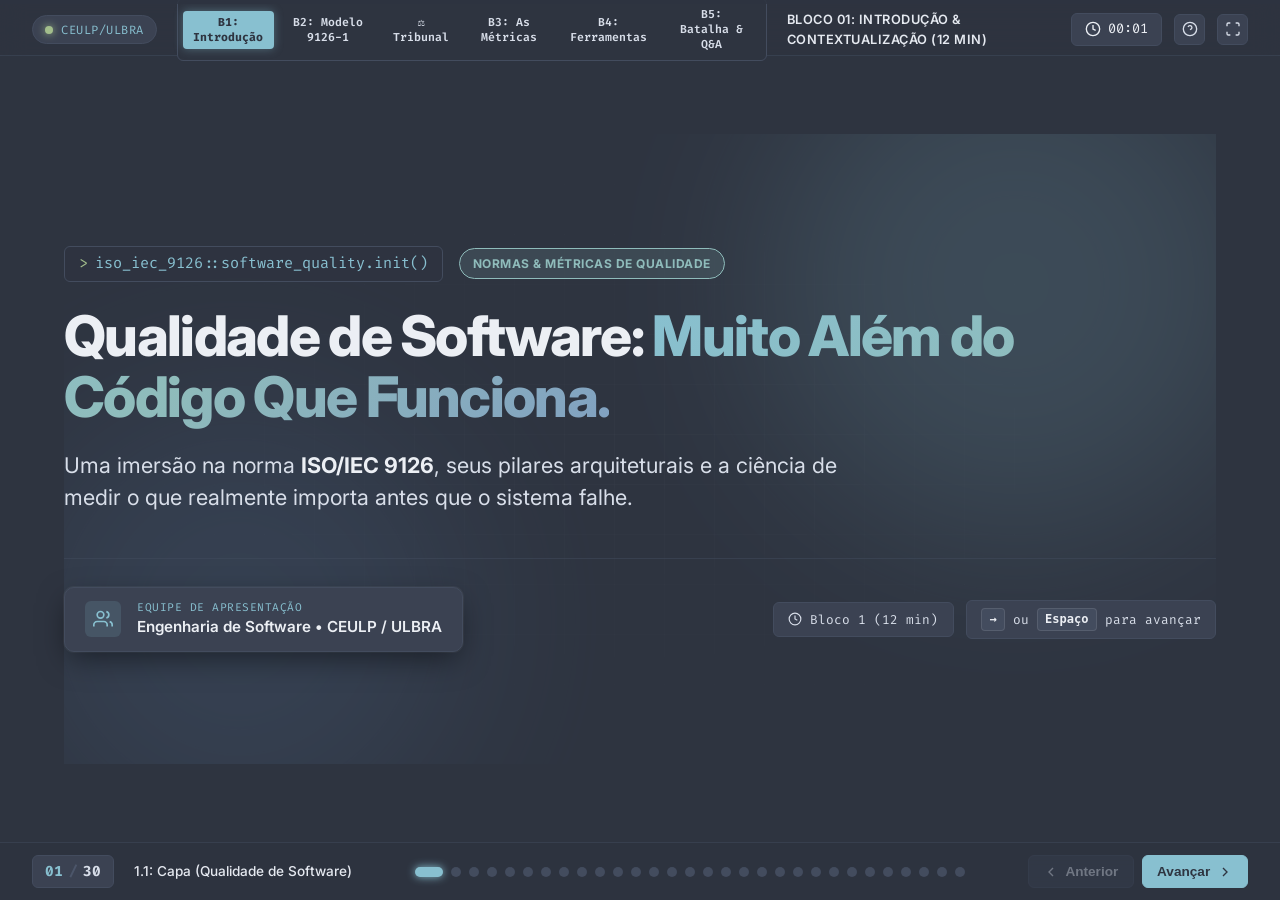
==== index.html @ 5d271ff4 "First commit" ====
<!DOCTYPE html>
<html lang="pt-BR">
<head>
  <meta charset="UTF-8">
  <meta name="viewport" content="width=device-width, initial-scale=1.0">
  <title>ISO/IEC 9126 | Apresentação Interativa Completa (SPA)</title>
  
  <!-- Fontes Google: Inter e Fira Code -->
  <link rel="preconnect" href="https://fonts.googleapis.com">
  <link rel="preconnect" href="https://fonts.gstatic.com" crossorigin>
  <link href="https://fonts.googleapis.com/css2?family=Fira+Code:wght@400;500;600;700&family=Inter:wght@300;400;500;600;700;800&display=swap" rel="stylesheet">
  
  <link rel="stylesheet" href="css/style.css">
</head>
<body class="nord-theme" data-timer-limit="60">

  <!-- Barra de Progresso Superior -->
  <div class="progress-bar-container">
    <div class="progress-bar" id="progressBar"></div>
  </div>

  <!-- Cabeçalho de Status da Apresentação -->
  <header class="presentation-header">
    <div class="header-left">
      <div class="tech-badge">
        <span class="pulse-dot"></span>
        <span class="mono">CEULP/ULBRA</span>
      </div>
      <!-- Seletor Rápido de Blocos da SPA -->
      <nav class="block-nav" id="blockNav">
        <button class="block-nav-btn active" data-target-slide="1" title="Pular para o Bloco 1 (12 min)">B1: Introdução</button>
        <button class="block-nav-btn" data-target-slide="8" title="Pular para o Bloco 2 (15 min)">B2: Modelo 9126-1</button>
        <button class="block-nav-btn" data-target-slide="12" title="Pular para o Minigame: O Tribunal da Qualidade">⚖️ Tribunal</button>
        <button class="block-nav-btn" data-target-slide="18" title="Pular para o Bloco 3 (10 min)">B3: As Métricas</button>
        <button class="block-nav-btn" data-target-slide="22" title="Pular para o Bloco 4 (15 min)">B4: Ferramentas</button>
        <button class="block-nav-btn" data-target-slide="27" title="Pular para o Bloco 5 (10 min)">B5: Batalha &amp; Q&amp;A</button>
      </nav>
      <span class="block-indicator" id="blockIndicator">BLOCO 01: INTRODUÇÃO &amp; CONTEXTUALIZAÇÃO</span>
    </div>
    <div class="header-right">
      <div class="timer-widget" id="timerWidget" title="Clique para reiniciar o cronômetro">
        <svg class="icon" viewBox="0 0 24 24" fill="none" stroke="currentColor" stroke-width="2">
          <circle cx="12" cy="12" r="10"></circle>
          <polyline points="12 6 12 12 16 14"></polyline>
        </svg>
        <span class="mono" id="blockTimer">00:00</span>
      </div>
      <button class="icon-btn" id="btnHelp" title="Atalhos do Teclado (?)">
        <svg class="icon" viewBox="0 0 24 24" fill="none" stroke="currentColor" stroke-width="2">
          <circle cx="12" cy="12" r="10"></circle>
          <path d="M9.09 9a3 3 0 0 1 5.83 1c0 2-3 3-3 3"></path>
          <line x1="12" y1="17" x2="12.01" y2="17"></line>
        </svg>
      </button>
      <button class="icon-btn" id="btnFullscreen" title="Tela Cheia (F)">
        <svg class="icon" viewBox="0 0 24 24" fill="none" stroke="currentColor" stroke-width="2">
          <path d="M8 3H5a2 2 0 0 0-2 2v3m18 0V5a2 2 0 0 0-2-2h-3m0 18h3a2 2 0 0 0 2-2v-3M3 16v3a2 2 0 0 0 2 2h3"></path>
        </svg>
      </button>
    </div>
  </header>

  <!-- Container de Slides da SPA -->
  <main class="presentation-viewport">

    <!-- ========================================== -->
    <!-- SLIDE 1.1: CAPA & PROPÓSITO                -->
    <!-- ========================================== -->
    <section class="slide active" data-slide="1" data-block="1" id="slide-1" data-title="1.1: Capa (Qualidade de Software)">
      <div class="slide-content cover-layout">
        <div class="background-decorations">
          <div class="glow-orb orb-1"></div>
          <div class="glow-orb orb-2"></div>
          <div class="grid-overlay"></div>
        </div>

        <div class="cover-header">
          <span class="terminal-tag mono">
            <span class="prompt-sym">&gt;</span> iso_iec_9126::software_quality.init()
          </span>
          <span class="badge-accent">Normas &amp; Métricas de Qualidade</span>
        </div>

        <h1 class="cover-title">
          Qualidade de Software:
          <span class="gradient-text">Muito Além do Código Que Funciona.</span>
        </h1>

        <p class="cover-subtitle">
          Uma imersão na norma <strong>ISO/IEC 9126</strong>, seus pilares arquiteturais e a ciência de medir o que realmente importa antes que o sistema falhe.
        </p>

        <div class="cover-footer">
          <div class="team-card">
            <div class="team-icon">
              <svg viewBox="0 0 24 24" fill="none" stroke="currentColor" stroke-width="2">
                <path d="M17 21v-2a4 4 0 0 0-4-4H5a4 4 0 0 0-4 4v2"></path>
                <circle cx="9" cy="7" r="4"></circle>
                <path d="M23 21v-2a4 4 0 0 0-3-3.87"></path>
                <path d="M16 3.13a4 4 0 0 1 0 7.75"></path>
              </svg>
            </div>
            <div class="team-info">
              <span class="team-label">EQUIPE DE APRESENTAÇÃO</span>
              <span class="team-names">Engenharia de Software • CEULP / ULBRA</span>
            </div>
          </div>

          <div class="slide-meta-pills">
            <span class="meta-pill mono">
              <svg class="icon-inline" viewBox="0 0 24 24" fill="none" stroke="currentColor" stroke-width="2">
                <circle cx="12" cy="12" r="10"></circle>
                <polyline points="12 6 12 12 16 14"></polyline>
              </svg>
              Bloco 1 (12 min)
            </span>
            <span class="meta-pill mono">
              <kbd class="key-hint">→</kbd> ou <kbd class="key-hint">Espaço</kbd> para avançar
            </span>
          </div>
        </div>
      </div>
    </section>
    <!-- ========================================== -->
    <!-- SLIDE 1.2: QUEBRA-GELO INTERATIVO          -->
    <!-- ========================================== -->
    <section class="slide" data-slide="2" data-block="1" id="slide-2" data-title="1.2: Quebra-Gelo (O Portal Acadêmico Caiu)">
      <div class="slide-content split-layout">
        <div class="slide-text-side">
          <div class="section-tag mono">
            <span class="accent-dot"></span> 01.2 // QUEBRA-GELO &amp; REALIDADE
          </div>
          <h2 class="slide-heading">
            "Mas professor... <br>
            <span class="gradient-text-warn">na minha máquina funcionava!"</span>
          </h2>
          <p class="slide-lead">
            Pergunta rápida para a turma:
          </p>
          <div class="question-callout">
            <p>
              Quem aqui já tentou enviar um trabalho no portal acadêmico às <strong>23:58 do último dia de prazo</strong> e viu a tela girar infinitamente até cair?
            </p>
          </div>

          <!-- Componente Interativo de Votação em Sala -->
          <div class="interactive-poll-box">
            <div class="poll-prompt">
              <span>Levantem a mão ou cliquem no botão:</span>
            </div>
            <div class="poll-actions">
              <button class="poll-button" id="btnVote">
                <span class="poll-button-icon">🙋‍♂️</span>
                <span class="poll-button-text">Já sofri com isso!</span>
                <span class="poll-badge mono" id="voteCount">34</span>
              </button>
              <button class="poll-button-reset" id="btnResetVote" title="Zerar votos">↺</button>
            </div>
            <div class="poll-bar-wrapper">
              <div class="poll-bar-fill" id="pollBarFill" style="width: 88%;"></div>
            </div>
            <span class="poll-caption mono">88% da turma já experimentou a falta de qualidade em momentos críticos</span>
          </div>

          <div class="insight-pill">
            <span class="insight-icon">💡</span>
            <div class="insight-text">
              <strong>O Paradoxo:</strong> O software compila, passa nos testes unitários isolados, mas colapsa sob carga real e frustra 100% dos usuários.
            </div>
          </div>
        </div>

        <div class="slide-visual-side">
          <!-- Mockup de Navegador com Erro de Sistema -->
          <div class="browser-mockup">
            <div class="browser-chrome">
              <div class="browser-dots">
                <span class="dot dot-red"></span>
                <span class="dot dot-yellow"></span>
                <span class="dot dot-green"></span>
              </div>
              <div class="browser-url-bar mono">
                <span class="lock-icon">⚠️</span>
                <span class="url-text">https://portal.universidade.edu.br/aluno/entrega-final</span>
              </div>
              <div class="browser-menu">⋮</div>
            </div>

            <div class="browser-viewport error-screen">
              <div class="error-badge mono">HTTP 504 GATEWAY TIMEOUT</div>
              <div class="error-icon-box">
                <svg viewBox="0 0 24 24" fill="none" stroke="currentColor" stroke-width="1.5" class="server-crash-icon">
                  <rect x="2" y="2" width="20" height="8" rx="2" ry="2"></rect>
                  <rect x="2" y="14" width="20" height="8" rx="2" ry="2"></rect>
                  <line x1="6" y1="6" x2="6.01" y2="6"></line>
                  <line x1="6" y1="18" x2="6.01" y2="18"></line>
                  <line x1="12" y1="10" x2="12" y2="14" stroke-dasharray="2 2"></line>
                  <line x1="10" y1="12" x2="14" y2="12"></line>
                </svg>
              </div>
              <h3 class="error-title">Serviço Temporariamente Indisponível</h3>
              <p class="error-desc mono">
                O servidor da aplicação não respondeu a tempo.<br>
                A conexão com o pool de banco de dados esgotou (MaxConnections=150 excedido).
              </p>

              <div class="terminal-log-box mono">
                <div class="log-line text-dim">[23:58:14.204] POST /api/submissions - 400 requests/sec</div>
                <div class="log-line text-warn">[23:58:15.011] WARN: HikariPool-1 - Connection is not available</div>
                <div class="log-line text-danger">[23:58:17.892] FATAL: Thread pool exhaustion. Latency &gt; 30.000ms</div>
                <div class="log-line text-cursor">&gt; System halted waiting for GC...<span class="blink">_</span></div>
              </div>
            </div>
          </div>
        </div>
      </div>
    </section>
    <!-- ========================================== -->
    <!-- SLIDE 1.3: O CUSTO DA FALHA (ARIANE 5)     -->
    <!-- ========================================== -->
    <section class="slide" data-slide="3" data-block="1" id="slide-3" data-title="1.3: O Custo da Falha (Ariane 5 - US$ 370M)">
      <div class="slide-content">
        <div class="slide-top-header">
          <div class="section-tag mono">
            <span class="accent-dot danger"></span> 01.3 // O IMPACTO REAL DA QUALIDADE
          </div>
          <h2 class="slide-heading slim">
            O Custo da Falha: <span class="gradient-text-danger">37 Segundos e US$ 370 Milhões</span>
          </h2>
          <p class="slide-lead tight">
            O caso histórico do <strong>Voo 501 do foguete Ariane 5</strong> (04/06/1996) — um dos desastres de software mais caros da história da computação.
          </p>
        </div>

        <div class="ariane-integrated-grid">
          <!-- Coluna 1: Imagem da Explosão e Prejuízo -->
          <div class="ariane-media-card">
            <div class="ariane-img-box">
              <img class="zoomable" src="assets/images/Ariane_501_explosion.webp" alt="Explosão do voo 501 do foguete Ariane 5" title="Clique para ampliar">
              <span class="ariane-img-stamp mono">04/06/1996 • VOO 501</span>
            </div>
            <div class="ariane-caption mono">
              Destroços caindo após a autodestruição do voo 501 do Ariane, em 4 de junho de 1996.
            </div>
            <div class="ariane-loss-banner">
              <span class="ariane-loss-label mono">PREJUÍZO DIRETO DE SOFTWARE</span>
              <div class="ariane-loss-val gradient-text-danger">US$ 370M</div>
              <span class="ariane-loss-sub">Destruição completa 37 segundos após a decolagem</span>
            </div>
          </div>

          <!-- Coluna 2: Análise Técnica do Overflow e Timeline -->
          <div class="code-analysis-card">
            <div class="card-bar">
              <span class="mono card-title">
                <svg class="icon-inline" viewBox="0 0 24 24" fill="none" stroke="currentColor" stroke-width="2">
                  <polyline points="16 18 22 12 16 6"></polyline>
                  <polyline points="8 6 2 12 8 18"></polyline>
                </svg>
                ariane5_guidance.ada (Causa Raiz do Bug)
              </span>
              <span class="badge-lang mono">ADA-83</span>
            </div>

            <div class="code-snippet mono">
              <div class="code-line"><span class="line-num">01</span> <span class="c-comment">-- Módulo reutilizado do Ariane 4 (cálculo de velocidade horizontal)</span></div>
              <div class="code-line"><span class="line-num">02</span> <span class="c-type">declare</span></div>
              <div class="code-line"><span class="line-num">03</span>   Horizontal_Bias_64 : <span class="c-type">Float_64</span>;  <span class="c-comment">-- Ariane 5 atingia trajetórias 5x mais rápidas!</span></div>
              <div class="code-line"><span class="line-num">04</span>   Raw_Steering_16    : <span class="c-type">Integer_16</span>; <span class="c-comment">-- Intervalo máximo: -32.768 a +32.767</span></div>
              <div class="code-line"><span class="line-num">05</span> <span class="c-type">begin</span></div>
              <div class="code-line"><span class="line-num">06</span>   Horizontal_Bias_64 := Read_Inertial_Sensors(); <span class="c-comment">-- Valor retornado: 36.182,5</span></div>
              <div class="code-line error-highlight"><span class="line-num">07</span>   Raw_Steering_16    := <span class="c-func">Integer_16</span>(Horizontal_Bias_64); <span class="c-boom">💥 OVERFLOW EXCEPTION!</span></div>
              <div class="code-line"><span class="line-num">08</span>   <span class="c-comment">-- ⚠️ Proteção de overflow foi removida para "economizar CPU" no foguete anterior!</span></div>
            </div>

            <div class="takeaway-box">
              <div class="takeaway-header mono">
                <span class="takeaway-icon">🎯</span> LIÇÃO PARA A ENGENHARIA DE SOFTWARE
              </div>
              <p>
                O código funcionava perfeitamente no Ariane 4, mas falhou catastroficamente em <strong>Portabilidade</strong>, <strong>Confiabilidade</strong> e <strong>Análise de Limites</strong>. Qualidade não é binária ("funciona ou não"): exige métricas rigorosas de limites e tolerância a falhas.
              </p>
            </div>
          </div>
        </div>
      </div>
    </section>
    <!-- ========================================== -->
    <!-- SLIDE 1.4: CONCEITO: MODELO DE QUALIDADE   -->
    <!-- ========================================== -->
    <section class="slide" data-slide="4" data-block="1" id="slide-4" data-title="1.4: O que é um 'Modelo de Qualidade'?">
      <div class="slide-content">
        <div class="slide-top-header">
          <div class="section-tag mono">
            <span class="accent-dot"></span> 01.4 // FUNDAMENTAÇÃO
          </div>
          <h2 class="slide-heading slim">
            O que é um <span class="gradient-text">"Modelo de Qualidade"</span>?
          </h2>
          <p class="slide-lead tight">
            Não basta dizer que o software é "bom". <strong>Afinal, o que é qualidade para cada um?</strong>
          </p>
        </div>

        <div class="model-layout">
          <div class="who-col">
            <div class="who-card">
              <span class="who-ic">👩‍💻</span>
              <div>
                <span class="mono who-role">DESENVOLVEDOR</span>
                <strong>"Código limpo, sem débitos técnicos"</strong>
              </div>
            </div>

            <div class="who-card">
              <span class="who-ic">🧑‍💼</span>
              <div>
                <span class="mono who-role">CLIENTE / USUÁRIO</span>
                <strong>"Interface intuitiva e tela bonita"</strong>
              </div>
            </div>

            <div class="who-card">
              <span class="who-ic">🏢</span>
              <div>
                <span class="mono who-role">EMPRESA / GESTÃO</span>
                <strong>"Não cair e aguentar o Black Friday"</strong>
              </div>
            </div>

            <div class="who-sol mono">
              ➜ A ISO/IEC 9126 atua como um <strong>prisma padronizador</strong>: converte opiniões subjetivas em uma taxonomia objetiva e mensurável.
            </div>
          </div>

          <div class="pyramid">
            <div class="pyr-level pl-1">
              <strong>Qualidade Geral do Software</strong>
              <span class="mono">Conceito abstrato e global</span>
            </div>
            <div class="pyr-level pl-2">
              <strong>6 Características Fundamentais</strong>
              <span class="mono">Funcionalidade • Confiabilidade • Usabilidade • Eficiência • Manutenibilidade • Portabilidade</span>
            </div>
            <div class="pyr-level pl-3">
              <strong>Subcaracterísticas Específicas</strong>
              <span class="mono">Maturidade • Tolerância a Falhas • Inteligibilidade • Recuperabilidade…</span>
            </div>
            <div class="pyr-level pl-4">
              <strong>Métricas Mensuráveis e Objetivas</strong>
              <span class="mono">Tempo de resposta (ms) • Complexidade Ciclomática • MTBF • Cobertura (%)</span>
            </div>
          </div>
        </div>
      </div>
    </section>
    <!-- ========================================== -->
    <!-- SLIDE 1.5: CADEIA DE CAUSA E EFEITO        -->
    <!-- ========================================== -->
    <section class="slide" data-slide="5" data-block="1" id="slide-5" data-title="1.5: A Cadeia de Causa e Efeito da Qualidade">
      <div class="slide-content">
        <div class="slide-top-header">
          <div class="section-tag mono">
            <span class="accent-dot"></span> 01.5 // CADEIA DE QUALIDADE
          </div>
          <h2 class="slide-heading slim">
            Como a Qualidade <span class="gradient-text">Flui</span> na Prática?
          </h2>
          <p class="slide-lead tight">
            A norma estabelece uma relação direta de <strong>causa e efeito</strong> entre o processo de engenharia e o valor percebido pelo cliente.
          </p>
        </div>

        <div class="chain-flow">
          <div class="chain-item">
            <div class="chain-node cn-1">
              <span class="cn-tag mono">01 // ORIGEM</span>
              <span class="cn-ic">🛠️</span>
              <h3>Qualidade do Processo</h3>
              <p>Como a equipe trabalha: metodologias ágeis, revisões por pares, testes automatizados e integração contínua (CI/CD).</p>
            </div>
          </div>

          <div class="chain-arrow">
            <span class="mono">influencia</span>
            <span>➜</span>
          </div>

          <div class="chain-item">
            <div class="chain-node cn-2">
              <span class="cn-tag mono">02 // ISO/IEC 9126-3</span>
              <span class="cn-ic">📄</span>
              <h3>Qualidade Interna</h3>
              <p>Código-fonte limpo, baixo acoplamento, alta coesão e arquitetura modular e analisável.</p>
            </div>
          </div>

          <div class="chain-arrow">
            <span class="mono">gera</span>
            <span>➜</span>
          </div>

          <div class="chain-item">
            <div class="chain-node cn-3">
              <span class="cn-tag mono">03 // ISO/IEC 9126-2</span>
              <span class="cn-ic">⚙️</span>
              <h3>Qualidade Externa</h3>
              <p>Software estável, veloz e sem crashes durante a execução em ambiente de testes e homologação.</p>
            </div>
          </div>

          <div class="chain-arrow">
            <span class="mono">garante</span>
            <span>➜</span>
          </div>

          <div class="chain-item">
            <div class="chain-node cn-4">
              <span class="cn-tag mono">04 // ISO/IEC 9126-4</span>
              <span class="cn-ic">👤</span>
              <h3>Qualidade em Uso</h3>
              <p>Eficácia, segurança operacional e satisfação do usuário ao cumprir seus objetivos reais de negócio.</p>
            </div>
          </div>
        </div>

        <div class="chain-foot mono">
          💡 <strong>Regra de ouro:</strong> Entender essa cadeia é saber <em>onde, como e quando</em> aplicar cada tipo de métrica e teste.
        </div>
      </div>
    </section>
    <!-- ========================================== -->
    <!-- SLIDE 1.6: ESTRUTURA DA NORMA ISO/IEC 9126 -->
    <!-- ========================================== -->
    <section class="slide" data-slide="6" data-block="1" id="slide-6" data-title="1.6: Estrutura da Norma ISO/IEC 9126">
      <div class="slide-content">
        <div class="slide-top-header text-center">
          <div class="section-tag mono">
            <span class="accent-dot"></span> 01.6 // PADRONIZAÇÃO INTERNACIONAL
          </div>
          <h2 class="slide-heading">
            A Estrutura da <span class="gradient-text">ISO/IEC 9126</span>
          </h2>
          <p class="slide-lead max-w-lead">
            Para que engenheiros e clientes falem a mesma língua sobre o que é um "software bom", a norma foi organizada em <strong>4 partes complementares</strong>:
          </p>
        </div>

        <div class="quad-cards-grid">
          <!-- Parte 1 -->
          <div class="quad-card">
            <div class="quad-card-header">
              <span class="part-number mono">PARTE 01</span>
              <span class="quad-badge frost-1">ISO/IEC 9126-1</span>
            </div>
            <h3 class="quad-title">Modelo de Qualidade</h3>
            <p class="quad-desc">
              Define a árvore taxonômica central com <strong>6 características principais</strong> e 27 subcaracterísticas que determinam a qualidade do produto.
            </p>
            <div class="quad-tags">
              <span class="tag-chip">Funcionalidade</span>
              <span class="tag-chip">Confiabilidade</span>
              <span class="tag-chip">Usabilidade</span>
              <span class="tag-chip">Eficiência</span>
              <span class="tag-chip">Manutenibilidade</span>
              <span class="tag-chip">Portabilidade</span>
            </div>
            <div class="quad-footer mono">
              <span>Foco: <strong>Classificação Teórica</strong></span>
            </div>
          </div>

          <!-- Parte 2 -->
          <div class="quad-card">
            <div class="quad-card-header">
              <span class="part-number mono">PARTE 02</span>
              <span class="quad-badge frost-2">ISO/IEC 9126-2</span>
            </div>
            <h3 class="quad-title">Métricas Externas</h3>
            <p class="quad-desc">
              Avaliam o comportamento do software enquanto ele está <strong>em execução</strong> (runtime), interagindo com o ambiente e com os testadores.
            </p>
            <div class="quad-tags">
              <span class="tag-chip">Tempo de Resposta (ms)</span>
              <span class="tag-chip">Vazão (Throughput)</span>
              <span class="tag-chip">Taxa de Falhas (MTBF)</span>
              <span class="tag-chip">Consumo de Memória</span>
            </div>
            <div class="quad-footer mono">
              <span>Foco: <strong>Caixa-Preta (Dinâmica)</strong></span>
            </div>
          </div>

          <!-- Parte 3 -->
          <div class="quad-card">
            <div class="quad-card-header">
              <span class="part-number mono">PARTE 03</span>
              <span class="quad-badge frost-3">ISO/IEC 9126-3</span>
            </div>
            <h3 class="quad-title">Métricas Internas</h3>
            <p class="quad-desc">
              Métricas estáticas aplicadas diretamente nos <strong>artefatos intermediários</strong>: código-fonte, diagramas e documentação de arquitetura.
            </p>
            <div class="quad-tags">
              <span class="tag-chip">Complexidade Ciclomática</span>
              <span class="tag-chip">Linhas de Código (LOC)</span>
              <span class="tag-chip">Acoplamento &amp; Coesão</span>
              <span class="tag-chip">Duplicação de Código</span>
            </div>
            <div class="quad-footer mono">
              <span>Foco: <strong>Caixa-Branca (Estática)</strong></span>
            </div>
          </div>

          <!-- Parte 4 -->
          <div class="quad-card">
            <div class="quad-card-header">
              <span class="part-number mono">PARTE 04</span>
              <span class="quad-badge frost-4">ISO/IEC 9126-4</span>
            </div>
            <h3 class="quad-title">Qualidade em Uso</h3>
            <p class="quad-desc">
              Mede a percepção do <strong>usuário final em seu ambiente real</strong> ao tentar atingir objetivos específicos de trabalho.
            </p>
            <div class="quad-tags">
              <span class="tag-chip">Eficácia (Conclusão)</span>
              <span class="tag-chip">Produtividade no Trabalho</span>
              <span class="tag-chip">Segurança Operacional</span>
              <span class="tag-chip">Satisfação Subjetiva</span>
            </div>
            <div class="quad-footer mono">
              <span>Foco: <strong>Impacto no Negócio/Usuário</strong></span>
            </div>
          </div>
        </div>
      </div>
    </section>
    <!-- ========================================== -->
    <!-- SLIDE 1.7: EVOLUÇÃO (ISO 9126 -> ISO 25010)-->
    <!-- ========================================== -->
    <section class="slide" data-slide="7" data-block="1" id="slide-7" data-title="1.7: Evolução (Da ISO 9126 para ISO 25010)">
      <div class="slide-content">
        <div class="slide-top-header">
          <div class="section-tag mono">
            <span class="accent-dot"></span> 01.7 // LINHA DO TEMPO &amp; EVOLUÇÃO
          </div>
          <h2 class="slide-heading">
            Evolução Histórica: <span class="gradient-text">Da ISO 9126 à ISO/IEC 25010</span>
          </h2>
          <p class="slide-lead">
            A ISO 9126 foi tão bem-sucedida que se transformou na espinha dorsal da moderna família <strong>SQuaRE</strong> (<em>Software Product Quality Requirements and Evaluation</em>).
          </p>
        </div>

        <div class="evolution-container">
          <div class="evolution-timeline">
            <div class="timeline-node">
              <div class="node-year mono">1991</div>
              <div class="node-content">
                <span class="node-badge mono">PRIMEIRA EDIÇÃO</span>
                <h4 class="node-title">ISO/IEC 9126:1991</h4>
                <p>Primeira formalização internacional dos 6 pilares de qualidade de software.</p>
              </div>
            </div>

            <div class="timeline-connector">
              <div class="pulse-line"></div>
            </div>

            <div class="timeline-node current">
              <div class="node-year mono">2001 - 2004</div>
              <div class="node-content">
                <span class="node-badge mono highlight">DIVISÃO EM 4 PARTES</span>
                <h4 class="node-title">ISO/IEC 9126-1, 2, 3, 4</h4>
                <p>Separação clara entre modelo conceitual, métricas internas, externas e em uso.</p>
              </div>
            </div>

            <div class="timeline-connector">
              <div class="pulse-line"></div>
            </div>

            <div class="timeline-node future">
              <div class="node-year mono">2011 - Hoje</div>
              <div class="node-content">
                <span class="node-badge mono">ATUAL SQuARE</span>
                <h4 class="node-title">ISO/IEC 25010</h4>
                <p>Evolução com 8 características, promovendo Segurança e Compatibilidade a pilares de primeiro nível.</p>
              </div>
            </div>
          </div>

          <div class="comparison-card">
            <div class="comparison-header">
              <span class="mono header-tag">// O QUE MUDOU NA TRANSIÇÃO?</span>
            </div>
            <div class="comparison-grid">
              <div class="comp-col">
                <span class="comp-title mono text-dim">ISO/IEC 9126 (6 Características)</span>
                <ul class="comp-list">
                  <li>• Funcionalidade (segurança era apenas subitem)</li>
                  <li>• Confiabilidade</li>
                  <li>• Usabilidade</li>
                  <li>• Eficiência</li>
                  <li>• Manutenibilidade</li>
                  <li>• Portabilidade</li>
                </ul>
              </div>
              <div class="comp-arrow">
                <span>➜</span>
              </div>
              <div class="comp-col highlight-col">
                <span class="comp-title mono text-frost">ISO/IEC 25010 (8 Características)</span>
                <ul class="comp-list">
                  <li>• Adequação Funcional</li>
                  <li>• Confiabilidade &amp; Desempenho</li>
                  <li>• Usabilidade &amp; Manutenibilidade</li>
                  <li>• Portabilidade</li>
                  <li class="new-pill">★ <strong>Segurança</strong> (elevada a pilar autônomo)</li>
                  <li class="new-pill">★ <strong>Compatibilidade / Interoperabilidade</strong></li>
                </ul>
              </div>
            </div>
          </div>
        </div>

        <div class="next-block-teaser">
          <div class="teaser-left">
            <span class="teaser-badge mono">PRÓXIMO BLOCO</span>
            <span class="teaser-title">Bloco 2: Mergulho nas 6 Características da ISO 9126-1</span>
          </div>
          <button class="teaser-btn" onclick="goToSlide(8)">
            <span>Iniciar Bloco 2</span>
            <svg viewBox="0 0 24 24" fill="none" stroke="currentColor" stroke-width="2" class="icon-inline">
              <line x1="5" y1="12" x2="19" y2="12"></line>
              <polyline points="12 5 19 12 12 19"></polyline>
            </svg>
          </button>
        </div>
      </div>
    </section>
    <!-- ========================================== -->
    <!-- SLIDE 2.1: FUNCIONALIDADE & CONFIABILIDADE -->
    <!-- ========================================== -->
    <section class="slide" data-slide="8" data-block="2" id="slide-8" data-title="2.1: Funcionalidade &amp; Confiabilidade">
      <div class="slide-content">
        <div class="slide-top-header">
          <div class="section-tag mono"><span class="accent-dot"></span> 02.1 // FUNCIONALIDADE &amp; CONFIABILIDADE</div>
          <h2 class="slide-heading slim">Faz o que deve… e <span class="gradient-text">continua no ar?</span></h2>
        </div>
        <div class="char-grid">
          <article class="char-card c-frost">
            <div class="char-head">
              <span class="char-icon">🎯</span>
              <div>
                <span class="char-iso mono">CARACTERÍSTICA 01</span>
                <h3 class="char-name">Funcionalidade</h3>
              </div>
            </div>
            <div class="char-question mono">&gt; O sistema faz o que deve?</div>
            <p class="char-def">Capacidade de prover funções que satisfaçam as necessidades <strong>declaradas e implícitas</strong> do usuário.</p>
            <span class="sub-label mono">// SUBCARACTERÍSTICAS</span>
            <ul class="sub-list">
              <li class="sub-item"><span class="sub-name">Adequação</span><span class="sub-desc">Funções apropriadas para a tarefa</span></li>
              <li class="sub-item"><span class="sub-name">Acurácia</span><span class="sub-desc">Precisão dos resultados</span></li>
              <li class="sub-item"><span class="sub-name">Interoperabilidade</span><span class="sub-desc">Capacidade de interagir com outros sistemas</span></li>
              <li class="sub-item"><span class="sub-name">Segurança</span><span class="sub-desc">Proteção de dados e acessos</span></li>
              <li class="sub-item"><span class="sub-name">Conformidade</span><span class="sub-desc">Aderência a normas e leis</span></li>
            </ul>
          </article>
          <article class="char-card c-aurora">
            <div class="char-head">
              <span class="char-icon">🛡️</span>
              <div>
                <span class="char-iso mono">CARACTERÍSTICA 02</span>
                <h3 class="char-name">Confiabilidade</h3>
              </div>
            </div>
            <div class="char-question mono">&gt; Ele se mantém no ar sem falhas?</div>
            <p class="char-def">Capacidade de manter seu <strong>nível de desempenho</strong> sob condições especificadas.</p>
            <span class="sub-label mono">// SUBCARACTERÍSTICAS</span>
            <ul class="sub-list">
              <li class="sub-item"><span class="sub-name">Maturidade</span><span class="sub-desc">Evitar falhas no decorrer do tempo</span></li>
              <li class="sub-item"><span class="sub-name">Tolerância a Falhas</span><span class="sub-desc">Manter o desempenho mesmo na presença de defeitos</span></li>
              <li class="sub-item"><span class="sub-name">Recuperabilidade</span><span class="sub-desc">Restabelecer operação e dados após uma falha</span></li>
              <li class="sub-item"><span class="sub-name">Conformidade</span><span class="sub-desc">Aderência a normas e padrões</span></li>
            </ul>
          </article>
        </div>
      </div>
    </section>
    <!-- ========================================== -->
    <!-- SLIDE 2.2: USABILIDADE & EFICIÊNCIA        -->
    <!-- ========================================== -->
    <section class="slide" data-slide="9" data-block="2" id="slide-9" data-title="2.2: Usabilidade &amp; Eficiência">
      <div class="slide-content">
        <div class="slide-top-header">
          <div class="section-tag mono"><span class="accent-dot"></span> 02.2 // USABILIDADE &amp; EFICIÊNCIA</div>
          <h2 class="slide-heading slim">É fácil de usar… e <span class="gradient-text">rápido de verdade?</span></h2>
        </div>
        <div class="char-grid">
          <article class="char-card c-teal">
            <div class="char-head">
              <span class="char-icon">🧭</span>
              <div>
                <span class="char-iso mono">CARACTERÍSTICA 03</span>
                <h3 class="char-name">Usabilidade</h3>
              </div>
            </div>
            <div class="char-question mono">&gt; É fácil de usar?</div>
            <p class="char-def">Capacidade de ser <strong>compreendido, aprendido, operado</strong> e ser atraente ao usuário.</p>
            <span class="sub-label mono">// SUBCARACTERÍSTICAS</span>
            <ul class="sub-list">
              <li class="sub-item"><span class="sub-name">Inteligibilidade</span><span class="sub-desc">Entender se e como serve à tarefa</span></li>
              <li class="sub-item"><span class="sub-name">Apreensibilidade</span><span class="sub-desc">Facilidade de aprendizado pelo usuário</span></li>
              <li class="sub-item"><span class="sub-name">Operacionalidade</span><span class="sub-desc">Facilidade de controle e operação</span></li>
              <li class="sub-item"><span class="sub-name">Proteção frente a erros</span><span class="sub-desc">Prevenir erros involuntários do usuário</span></li>
              <li class="sub-item"><span class="sub-name">Estética / Atratividade</span><span class="sub-desc">Interface agradável e consistente</span></li>
              <li class="sub-item"><span class="sub-name">Acessibilidade</span><span class="sub-desc">Uso por todos os perfis e necessidades</span></li>
              <li class="sub-item"><span class="sub-name">Conformidade</span><span class="sub-desc">Aderência a normas de usabilidade</span></li>
            </ul>
          </article>
          <article class="char-card c-purple">
            <div class="char-head">
              <span class="char-icon">⚡</span>
              <div>
                <span class="char-iso mono">CARACTERÍSTICA 04</span>
                <h3 class="char-name">Eficiência</h3>
              </div>
            </div>
            <div class="char-question mono">&gt; Consome muita RAM/CPU ou responde rápido?</div>
            <p class="char-def">Relação entre o <strong>nível de desempenho</strong>, o tempo de execução e os recursos consumidos.</p>
            <span class="sub-label mono">// SUBCARACTERÍSTICAS</span>
            <ul class="sub-list">
              <li class="sub-item"><span class="sub-name">Comportamento no Tempo</span><span class="sub-desc">Tempos de resposta, processamento e latência</span></li>
              <li class="sub-item"><span class="sub-name">Utilização de Recursos</span><span class="sub-desc">Memória, processador e rede utilizados</span></li>
              <li class="sub-item"><span class="sub-name">Conformidade</span><span class="sub-desc">Aderência a normas de desempenho</span></li>
            </ul>
          </article>
        </div>
      </div>
    </section>
    <!-- ========================================== -->
    <!-- SLIDE 2.3: MANUTENIBILIDADE & PORTABILIDADE-->
    <!-- ========================================== -->
    <section class="slide" data-slide="10" data-block="2" id="slide-10" data-title="2.3: Manutenibilidade &amp; Portabilidade">
      <div class="slide-content">
        <div class="slide-top-header">
          <div class="section-tag mono"><span class="accent-dot"></span> 02.3 // MANUTENIBILIDADE &amp; PORTABILIDADE</div>
          <h2 class="slide-heading slim">Código limpo… e <span class="gradient-text">roda em qualquer lugar?</span></h2>
        </div>
        <div class="char-grid">
          <article class="char-card c-blue">
            <div class="char-head">
              <span class="char-icon">🛠️</span>
              <div>
                <span class="char-iso mono">CARACTERÍSTICA 05</span>
                <h3 class="char-name">Manutenibilidade</h3>
              </div>
            </div>
            <div class="char-question mono">&gt; O código é limpo para refatoração e testes?</div>
            <p class="char-def">Facilidade com que o software pode ser <strong>modificado</strong>, seja para correção, melhoria ou adaptação.</p>
            <span class="sub-label mono">// SUBCARACTERÍSTICAS</span>
            <ul class="sub-list">
              <li class="sub-item"><span class="sub-name">Analisabilidade</span><span class="sub-desc">Facilidade para diagnosticar causas de falhas</span></li>
              <li class="sub-item"><span class="sub-name">Modificabilidade</span><span class="sub-desc">Facilidade para alterar o código com segurança</span></li>
              <li class="sub-item"><span class="sub-name">Estabilidade</span><span class="sub-desc">Evitar efeitos colaterais indesejados pós-alteração</span></li>
              <li class="sub-item"><span class="sub-name">Testabilidade</span><span class="sub-desc">Facilidade para validar e testar as mudanças</span></li>
              <li class="sub-item"><span class="sub-name">Conformidade</span><span class="sub-desc">Aderência a padrões de codificação</span></li>
            </ul>
          </article>
          <article class="char-card c-green">
            <div class="char-head">
              <span class="char-icon">📦</span>
              <div>
                <span class="char-iso mono">CARACTERÍSTICA 06</span>
                <h3 class="char-name">Portabilidade</h3>
              </div>
            </div>
            <div class="char-question mono">&gt; Roda em qualquer SO ou infraestrutura?</div>
            <p class="char-def">Capacidade do sistema de ser <strong>transferido</strong> entre diferentes ambientes (SO, hardware, banco de dados).</p>
            <span class="sub-label mono">// SUBCARACTERÍSTICAS</span>
            <ul class="sub-list">
              <li class="sub-item"><span class="sub-name">Adaptabilidade</span><span class="sub-desc">Adaptar-se a novos ambientes sem refazer código</span></li>
              <li class="sub-item"><span class="sub-name">Capacidade de Instalação</span><span class="sub-desc">Facilidade de implantação e setup</span></li>
              <li class="sub-item"><span class="sub-name">Coexistência</span><span class="sub-desc">Conviver com outros softwares no mesmo ambiente</span></li>
              <li class="sub-item"><span class="sub-name">Capacidade para Substituir</span><span class="sub-desc">Substituir outro produto mantendo funções</span></li>
              <li class="sub-item"><span class="sub-name">Conformidade</span><span class="sub-desc">Aderência a normas de portabilidade</span></li>
            </ul>
          </article>
        </div>
      </div>
    </section>
    <!-- ========================================== -->
    <!-- SLIDE 2.4: TRADE-OFFS DE QUALIDADE         -->
    <!-- ========================================== -->
    <section class="slide" data-slide="11" data-block="2" id="slide-11" data-title="2.4: Trade-offs de Qualidade (O Dilema da Engenharia)">
      <div class="slide-content">
        <div class="slide-top-header">
          <div class="section-tag mono">
            <span class="accent-dot"></span> 02.4 // O DILEMA DA ENGENHARIA: TRADE-OFFS
          </div>
          <h2 class="slide-heading slim">
            O Dilema da Engenharia: <span class="gradient-text-warn">Trade-offs de Qualidade</span>
          </h2>
          <p class="slide-lead tight">
            Nenhum software consegue nota máxima nas 6 características simultaneamente: <strong>qualidade é a arte de escolher concessões conscientes.</strong>
          </p>
        </div>

        <div class="tradeoff-grid">
          <!-- Conflito 1 -->
          <div class="tradeoff-card">
            <div class="to-head">
              <span class="to-tag mono">CONFLITO 01</span>
              <span class="to-icon">🔐 vs ⚡</span>
            </div>
            <h3>Segurança vs. Eficiência</h3>
            <p class="to-conflito">
              Criptografia pesada (AES-256), hashing e autenticação multifator contínua aumentam a <strong>latência</strong> e o consumo de <strong>processamento (CPU)</strong>.
            </p>
            <div class="to-exemplo mono">
              <strong>Exemplo:</strong> Um banco digital prioriza Segurança; um game multiplayer prioriza latência ultrabaixa.
            </div>
          </div>

          <!-- Conflito 2 -->
          <div class="tradeoff-card">
            <div class="to-head">
              <span class="to-tag mono">CONFLITO 02</span>
              <span class="to-icon">📦 vs ⚡</span>
            </div>
            <h3>Portabilidade vs. Eficiência</h3>
            <p class="to-conflito">
              Camadas de abstração e runtimes multiplataforma (Electron, Java VM, contêineres) elevam drasticamente o consumo de <strong>memória RAM</strong> frente a binários nativos.
            </p>
            <div class="to-exemplo mono">
              <strong>Exemplo:</strong> VS Code (Electron/JS) vs. Vim/Sublime Text (C++ nativo compilado direto na máquina).
            </div>
          </div>

          <!-- Conflito 3 -->
          <div class="tradeoff-card">
            <div class="to-head">
              <span class="to-tag mono">CONFLITO 03</span>
              <span class="to-icon">🛠️ vs 🏎️</span>
            </div>
            <h3>Manutenibilidade vs. Velocidade Máxima</h3>
            <p class="to-conflito">
              Arquiteturas limpas (Clean Architecture, microsserviços, injeção de dependência) inserem <strong>indireções e chamadas extras</strong> na pilha de execução.
            </p>
            <div class="to-exemplo mono">
              <strong>Exemplo:</strong> Sistemas de trading de alta frequência (HFT) sacrificam abstrações por código procedural em C inline.
            </div>
          </div>

          <!-- Conflito 4 -->
          <div class="tradeoff-card">
            <div class="to-head">
              <span class="to-tag mono">CONFLITO 04</span>
              <span class="to-icon">🧭 vs 🛡️</span>
            </div>
            <h3>Usabilidade vs. Confiabilidade / Segurança</h3>
            <p class="to-conflito">
              Interfaces com fluxos "1 clique" sem confirmações aumentam a agilidade, mas elevam o risco de <strong>ações acidentais irreversíveis</strong> do usuário.
            </p>
            <div class="to-exemplo mono">
              <strong>Exemplo:</strong> Deletar uma base de produção exige atrito intencional (digitar o nome da instância antes de confirmar).
            </div>
          </div>
        </div>

        <div class="tradeoff-summary-banner mono">
          <span>⚖️</span>
          <div>
            <strong>Maturidade de Engenharia:</strong> Não existe "software perfeito em tudo". Projetar com qualidade é estabelecer um <em>Perfil de Requisitos</em> consciente para o propósito do negócio.
          </div>
        </div>
      </div>
    </section>
    <!-- ========================================== -->
    <!-- SLIDE 12: MINIGAME - ABERTURA TRIBUNAL     -->
    <!-- ========================================== -->
    <section class="slide" data-slide="12" data-block="tribunal" id="slide-12" data-title="Minigame: O Tribunal da Qualidade (Abertura)">
      <div class="slide-content tribunal-intro-layout">
        <div class="tribunal-badge-main mono">⚖️ MINIGAME INTERATIVO // BATALHA DAS BANCADAS</div>
        <h1 class="tribunal-title-main">O Tribunal da Qualidade</h1>
        <p class="tribunal-intro-sub">
          A sala será dividida em duas bancadas jurídicas da computação: <strong>Lado A (Esquerda)</strong> vs. <strong>Lado B (Direita)</strong>.<br>
          Analisaremos 4 crimes reais cometidos contra a engenharia de software. Quem diagnosticar a característica violada da ISO 9126 primeiro marca ponto!
        </p>

        <!-- Placar Central Hero -->
        <div class="tribunal-scoreboard-hero">
          <div class="bench-card bench-a">
            <span class="bench-tag mono">BANCADA 01</span>
            <span class="bench-name">🏛️ LADO A (Esquerda)</span>
            <span class="bench-score" id="heroScoreA">0</span>
            <div class="bench-btns">
              <button class="bench-btn" onclick="addTribunalScore('a', 1)">+1 Ponto</button>
              <button class="bench-btn minus" onclick="addTribunalScore('a', -1)">-1</button>
            </div>
          </div>

          <div class="scoreboard-vs">VS</div>

          <div class="bench-card bench-b">
            <span class="bench-tag mono">BANCADA 02</span>
            <span class="bench-name">🏛️ LADO B (Direita)</span>
            <span class="bench-score" id="heroScoreB">0</span>
            <div class="bench-btns">
              <button class="bench-btn" onclick="addTribunalScore('b', 1)">+1 Ponto</button>
              <button class="bench-btn minus" onclick="addTribunalScore('b', -1)">-1</button>
            </div>
          </div>
        </div>

        <div style="margin-top: 1.8rem;">
          <button class="poll-button" onclick="goToSlide(13)">
            <span>Começar o Julgamento • Rodada 1</span>
            <svg viewBox="0 0 24 24" fill="none" stroke="currentColor" stroke-width="2" class="icon-inline">
              <polyline points="9 18 15 12 9 6"></polyline>
            </svg>
          </button>
        </div>
      </div>
    </section>

    <!-- ========================================== -->
    <!-- SLIDE 13: RODADA 1 - O APAGÃO AZUL         -->
    <!-- ========================================== -->
    <section class="slide" data-slide="13" data-block="tribunal" id="slide-13" data-title="Tribunal: Rodada 1 - O Apagão Azul (CrowdStrike)">
      <div class="slide-content">
        <div class="case-top-bar">
          <div class="section-tag mono"><span class="accent-dot danger"></span> RODADA 01 // JULHO DE 2024</div>
          <div class="case-scoreboard-compact mono">
            <span class="cs-team team-a">Lado A: <strong id="cScoreA1">0</strong> <button class="cs-add-btn" onclick="addTribunalScore('a', 1)">+1</button></span>
            <span>|</span>
            <span class="cs-team team-b">Lado B: <strong id="cScoreB1">0</strong> <button class="cs-add-btn" onclick="addTribunalScore('b', 1)">+1</button></span>
          </div>
        </div>

        <div class="case-layout">
          <!-- Mídia do Caso: Tela Azul CrowdStrike -->
          <div class="case-media-side">
            <div class="case-media-wrap">
              <img class="zoomable" src="assets/images/crowdstrike.webp" alt="Tela Azul BSOD CrowdStrike em aeroporto" title="Clique para ampliar">
              <span class="case-stamp mono">PROVA MATERIAL 01</span>
            </div>
            <div class="case-media-caption mono">
              Aeroportos, bancos e hospitais paralisados mundialmente por Tela Azul da Morte em massa (BSOD).
            </div>
          </div>

          <!-- Conteúdo e Desafio -->
          <div class="case-content-side">
            <div class="case-context-box">
              <strong>O Contexto:</strong> Uma atualização defeituosa de segurança da CrowdStrike derruba sistemas críticos no mundo inteiro. O software recebeu um arquivo de configuração com dados inválidos, não soube tratar o erro interno, entrou em pânico de kernel e derrubou o Windows por completo.
            </div>

            <div class="case-challenge-box">
              <span class="challenge-badge mono">⚖️ O DESAFIO (VALENDO PONTO PARA A BANCADA):</span>
              <p class="challenge-question">
                "Se o sistema não soube lidar com um erro interno e parou de funcionar completamente, qual característica da ISO 9126 foi ferida?"
              </p>
            </div>

            <button class="case-reveal-btn" id="btnRevealCase1" onclick="revealVerdict(1)">
              <span>⚖️ Revelar Veredito da ISO 9126</span>
            </button>

            <div class="case-verdict-card" id="verdictCard1">
              <div class="verdict-header">
                <span class="verdict-tag mono">// VEREDITO DO TRIBUNAL</span>
                <span class="verdict-answer">Confiabilidade!</span>
              </div>
              <p class="verdict-text">
                <strong>Exato! Faltou Tolerância a Falhas e Recuperabilidade.</strong> Um bom software deve isolar erros imprevistos e continuar operando em modo degradado ou restabelecer a operação rapidamente, e jamais derrubar o sistema operacional inteiro.
              </p>
            </div>
          </div>
        </div>
      </div>
    </section>

    <!-- ========================================== -->
    <!-- SLIDE 14: RODADA 2 - O PÂNICO NO HAVAÍ     -->
    <!-- ========================================== -->
    <section class="slide" data-slide="14" data-block="tribunal" id="slide-14" data-title="Tribunal: Rodada 2 - O Pânico no Havaí (Alerta de Míssil)">
      <div class="slide-content">
        <div class="case-top-bar">
          <div class="section-tag mono"><span class="accent-dot danger"></span> RODADA 02 // JANEIRO DE 2018</div>
          <div class="case-scoreboard-compact mono">
            <span class="cs-team team-a">Lado A: <strong id="cScoreA2">0</strong> <button class="cs-add-btn" onclick="addTribunalScore('a', 1)">+1</button></span>
            <span>|</span>
            <span class="cs-team team-b">Lado B: <strong id="cScoreB2">0</strong> <button class="cs-add-btn" onclick="addTribunalScore('b', 1)">+1</button></span>
          </div>
        </div>

        <div class="case-layout">
          <!-- Mídia do Caso: SMS Havaí e Interface -->
          <div class="case-media-side">
            <div class="case-media-wrap">
              <img class="zoomable" src="assets/images/fake_missil_havai.webp" alt="Alerta SMS de míssil balístico no Havaí" title="Clique para ampliar">
              <span class="case-stamp mono">PROVA MATERIAL 02</span>
            </div>
            <div class="case-media-caption mono">
              "BALLISTIC MISSILE THREAT INBOUND TO HAWAII. THIS IS NOT A DRILL." Alarme falso disparado para milhares de celulares.
            </div>
          </div>

          <!-- Conteúdo e Desafio -->
          <div class="case-content-side">
            <div class="case-context-box">
              <strong>O Contexto:</strong> O Havaí entra em pânico total após receber um SMS de ameaça de míssil balístico. O motivo? O software governamental não tinha nenhum bug de compilação ou cálculo, mas a interface continha um menu com o botão de "Teste de Rotina" colado exatamente abaixo do botão de "Alerta Real", sem diálogo de confirmação ("Tem certeza?").
            </div>

            <div class="case-challenge-box">
              <span class="challenge-badge mono">⚖️ O DESAFIO (VALENDO PONTO PARA A BANCADA):</span>
              <p class="challenge-question">
                "O código funcionou perfeitamente, mas induziu o humano a um erro catastrófico. Que característica a equipe de design ignorou?"
              </p>
            </div>

            <button class="case-reveal-btn" id="btnRevealCase2" onclick="revealVerdict(2)">
              <span>⚖️ Revelar Veredito da ISO 9126</span>
            </button>

            <div class="case-verdict-card" id="verdictCard2">
              <div class="verdict-header">
                <span class="verdict-tag mono">// VEREDITO DO TRIBUNAL</span>
                <span class="verdict-answer">Usabilidade!</span>
              </div>
              <p class="verdict-text">
                <strong>Acertaram! Faltou Proteção frente a erros de usuário e Operacionalidade.</strong> A ISO 9126 deixa claro que interfaces confusas que induzem ao erro humano são falhas de qualidade do próprio software, e não do usuário.
              </p>
            </div>
          </div>
        </div>
      </div>
    </section>

    <!-- ========================================== -->
    <!-- SLIDE 15: RODADA 3 - LOADING DO GTA ONLINE -->
    <!-- ========================================== -->
    <section class="slide" data-slide="15" data-block="tribunal" id="slide-15" data-title="Tribunal: Rodada 3 - O Loading Eterno do GTA Online">
      <div class="slide-content">
        <div class="case-top-bar">
          <div class="section-tag mono"><span class="accent-dot danger"></span> RODADA 03 // O CASO DO JSON INFINITO</div>
          <div class="case-scoreboard-compact mono">
            <span class="cs-team team-a">Lado A: <strong id="cScoreA3">0</strong> <button class="cs-add-btn" onclick="addTribunalScore('a', 1)">+1</button></span>
            <span>|</span>
            <span class="cs-team team-b">Lado B: <strong id="cScoreB3">0</strong> <button class="cs-add-btn" onclick="addTribunalScore('b', 1)">+1</button></span>
          </div>
        </div>

        <div class="case-layout">
          <!-- Mídia do Caso: Vídeo MP4 em Loop -->
          <div class="case-media-side">
            <div class="case-media-wrap">
              <video src="assets/videos/gta_loading_meme.mp4" autoplay loop muted playsinline></video>
              <span class="case-stamp mono">PROVA MATERIAL 03 • VÍDEO</span>
            </div>
            <div class="case-media-caption mono">
              Jogadores esperavam até 15 minutos na tela de carregamento do GTA Online no PC.
            </div>
          </div>

          <!-- Conteúdo e Desafio -->
          <div class="case-content-side">
            <div class="case-context-box">
              <strong>O Contexto:</strong> Por anos, a comunidade esperou entre 10 e 15 minutos para entrar no jogo. Até que um desenvolvedor fez engenharia reversa no binário e descobriu que o parser lia o mesmo arquivo JSON de 10 MB exatamente 1.984.531 vezes em um único núcleo de CPU, num laço quadrático $O(n^2)$.
            </div>

            <div class="case-challenge-box">
              <span class="challenge-badge mono">⚖️ O DESAFIO (VALENDO PONTO PARA A BANCADA):</span>
              <p class="challenge-question">
                "O jogo não caiu e não deu tela azul. Mas o código desperdiçou tempo e processador à toa. Qual característica foi ferida?"
              </p>
            </div>

            <button class="case-reveal-btn" id="btnRevealCase3" onclick="revealVerdict(3)">
              <span>⚖️ Revelar Veredito da ISO 9126</span>
            </button>

            <div class="case-verdict-card" id="verdictCard3">
              <div class="verdict-header">
                <span class="verdict-tag mono">// VEREDITO DO TRIBUNAL</span>
                <span class="verdict-answer">Eficiência!</span>
              </div>
              <p class="verdict-text">
                <strong>Isso mesmo! Faltou Comportamento em Relação ao Tempo e Utilização de Recursos.</strong> O fã corrigiu o código com 1 linha de hash table e reduziu o carregamento de 15 minutos para 1 minuto e meio (70% mais rápido).
              </p>
            </div>
          </div>
        </div>
      </div>
    </section>

    <!-- ========================================== -->
    <!-- SLIDE 16: RODADA 4 - O GPS ASSASSINO       -->
    <!-- ========================================== -->
    <section class="slide" data-slide="16" data-block="tribunal" id="slide-16" data-title="Tribunal: Rodada 4 - O GPS do Michael Scott (The Office)">
      <div class="slide-content">
        <div class="case-top-bar">
          <div class="section-tag mono"><span class="accent-dot danger"></span> RODADA 04 // O LAGO DO MICHAEL SCOTT</div>
          <div class="case-scoreboard-compact mono">
            <span class="cs-team team-a">Lado A: <strong id="cScoreA4">0</strong> <button class="cs-add-btn" onclick="addTribunalScore('a', 1)">+1</button></span>
            <span>|</span>
            <span class="cs-team team-b">Lado B: <strong id="cScoreB4">0</strong> <button class="cs-add-btn" onclick="addTribunalScore('b', 1)">+1</button></span>
          </div>
        </div>

        <div class="case-layout">
          <!-- Mídia do Caso: GIF do The Office -->
          <div class="case-media-side">
            <div class="case-media-wrap">
              <img class="zoomable" src="assets/images/the-office-gps.gif" alt="Michael Scott dirigindo para dentro do lago seguindo o GPS" title="Clique para ampliar">
              <span class="case-stamp mono">PROVA MATERIAL 04 • GIF</span>
            </div>
            <div class="case-media-caption mono">
              "The machine knows where it's going! Drive into the lake!" — Michael Scott confiando cegamente no GPS.
            </div>
          </div>

          <!-- Conteúdo e Desafio -->
          <div class="case-content-side">
            <div class="case-context-box">
              <strong>O Contexto:</strong> O Michael Scott digita o endereço, o GPS calcula uma rota matematicamente impecável. Porém, os dados cartográficos ignoraram que havia um lago no caminho. O sistema ordenou com convicção: *"Vire à direita agora!"*, e o carro afundou direto na água.
            </div>

            <div class="case-challenge-box">
              <span class="challenge-badge mono">⚖️ O DESAFIO (VALENDO O PONTO FINAL):</span>
              <p class="challenge-question">
                "O sistema calculou certo, mas entregou um resultado completamente inadequado para o mundo real. Qual característica afundou aqui?"
              </p>
            </div>

            <button class="case-reveal-btn" id="btnRevealCase4" onclick="revealVerdict(4)">
              <span>⚖️ Revelar Veredito da ISO 9126</span>
            </button>

            <div class="case-verdict-card" id="verdictCard4">
              <div class="verdict-header">
                <span class="verdict-tag mono">// VEREDITO DO TRIBUNAL</span>
                <span class="verdict-answer">Funcionalidade!</span>
              </div>
              <p class="verdict-text">
                <strong>Fechou! Faltaram Acurácia e Adequação.</strong> A funcionalidade de um software só é atendida quando as funções cumprem a necessidade real do usuário de forma precisa, correta e válida para o mundo real.
              </p>
            </div>
          </div>
        </div>
      </div>
    </section>

    <!-- ========================================== -->
    <!-- SLIDE 17: TRIBUNAL - VEREDITO DAS BANCADAS -->
    <!-- ========================================== -->
    <section class="slide" data-slide="17" data-block="tribunal" id="slide-17" data-title="Tribunal: Veredito Final das Bancadas">
      <div class="slide-content">
        <div class="slide-top-header text-center">
          <div class="section-tag mono"><span class="accent-dot"></span> ENCERRAMENTO DO JULGAMENTO</div>
          <h2 class="slide-heading">Veredito Final: <span class="gradient-text">A Bancada Campeã</span></h2>
          <p class="slide-lead max-w-lead">
            Parabéns aos engenheiros de software de ambas as bancadas! O julgamento dos 4 casos consolida o domínio prático dos pilares da ISO/IEC 9126.
          </p>
        </div>

        <div class="tribunal-final-grid">
          <!-- Card do Campeão Calculado -->
          <div class="winner-bench-card" id="tribunalWinnerCard">
            <div class="wb-icon" id="wbIcon">🏆</div>
            <div class="wb-title" id="wbTitle">Lado A Campeão!</div>
            <div class="wb-score-display mono" id="wbScoreDisplay">Lado A: 0 pts × Lado B: 0 pts</div>
            <p style="font-size: 0.95rem; color: var(--nord4); margin-bottom: 1.25rem;">
              Excelente precisão diagnóstica em Confiabilidade, Usabilidade, Eficiência e Funcionalidade!
            </p>
            <button class="poll-button-reset" onclick="resetTribunalScore()" style="padding: 0.4rem 0.9rem;">↺ Zerar Placar</button>
          </div>

          <!-- Transição para o Bloco 3 -->
          <div class="next-block-teaser" style="flex-direction: column; align-items: flex-start; gap: 1rem; padding: 2rem;">
            <span class="teaser-badge mono">PRÓXIMO PASSO DA APRESENTAÇÃO</span>
            <h3 style="font-size: 1.4rem; color: var(--nord6); margin: 0;">
              Mas afinal... como a engenharia <em>mede</em> tudo isso com métricas quantitativas?
            </h3>
            <p style="font-size: 0.95rem; color: var(--nord4); margin: 0; line-height: 1.45;">
              Entramos agora no <strong>Bloco 3</strong>: análise estática no código-fonte (Parte 3), testes dinâmicos de carga (Parte 2) e métricas de satisfação (Parte 4).
            </p>
            <button class="teaser-btn" onclick="goToSlide(18)" style="margin-top: 0.5rem; padding: 0.65rem 1.4rem; font-size: 0.95rem;">
              <span>Iniciar Bloco 3: As Métricas</span>
              <svg viewBox="0 0 24 24" fill="none" stroke="currentColor" stroke-width="2" class="icon-inline">
                <polyline points="9 18 15 12 9 6"></polyline>
              </svg>
            </button>
          </div>
        </div>
      </div>
    </section>
    <!-- ========================================== -->
    <!-- SLIDE 3.1: PROCESSO & VISÃO GERAL MÉTRICAS -->
    <!-- ========================================== -->
    <section class="slide" data-slide="18" data-block="3" id="slide-18" data-title="3.1: O Processo de Avaliação &amp; Visão Geral das Métricas">
      <div class="slide-content eval-integrated-layout">
        <div class="slide-top-header">
          <div class="section-tag mono"><span class="accent-dot"></span> 03.1 // AVALIAÇÃO &amp; MÉTRICAS</div>
          <h2 class="slide-heading slim">O Processo em <span class="gradient-text">3 Estágios</span> &amp; As <span class="gradient-text">3 Visões da Norma</span></h2>
          <p class="slide-lead tight">Antes de detalhar as fórmulas, a ISO/IEC 9126 estabelece a lógica de como requisitos se transformam em decisões:</p>
        </div>

        <!-- 3 Estágios -->
        <div class="stage-pills-row">
          <div class="stage-pill-card st-1">
            <span class="st-tag mono">ESTÁGIO 01 // PLANEJAMENTO</span>
            <div class="st-title">1. Definir Requisitos</div>
            <div class="st-desc">Prioriza quais características (Segurança, Desempenho) são vitais para o projeto.</div>
          </div>
          <div class="stage-arrow-sep">➜</div>
          <div class="stage-pill-card st-2">
            <span class="st-tag mono">ESTÁGIO 02 // SELEÇÃO</span>
            <div class="st-title">2. Selecionar Métricas &amp; Metas</div>
            <div class="st-desc">Escolhe métricas adequadas e define faixas de aceite (excelente, tolerável, reprovado).</div>
          </div>
          <div class="stage-arrow-sep">➜</div>
          <div class="stage-pill-card st-3">
            <span class="st-tag mono">ESTÁGIO 03 // EXECUÇÃO</span>
            <div class="st-title">3. Medir &amp; Decidir</div>
            <div class="st-desc">Executa medições práticas nas 3 visões para decidir se o produto é liberado ou rejeitado.</div>
          </div>
        </div>

        <!-- 3 Visões da Norma -->
        <div class="metric-trio-row">
          <div class="metric-trio-card mt-1">
            <div class="mt-head"><span class="mt-iso mono">PARTE 3 • ISO/IEC 9126-3</span><span class="mt-icon">📄</span></div>
            <h3>Métricas Internas</h3>
            <p>Aferidas <strong>estaticamente</strong> no código-fonte, arquitetura e documentação sem executar o software.</p>
            <span class="mt-when mono">Fase: Desenvolvimento</span>
          </div>

          <div class="metric-trio-card mt-2">
            <div class="mt-head"><span class="mt-iso mono">PARTE 2 • ISO/IEC 9126-2</span><span class="mt-icon">⚙️</span></div>
            <h3>Métricas Externas</h3>
            <p>Aferidas com o <strong>software em execução</strong> em ambiente de teste, carga ou simulação.</p>
            <span class="mt-when mono">Fase: Testes &amp; Validação</span>
          </div>

          <div class="metric-trio-card mt-3">
            <div class="mt-head"><span class="mt-iso mono">PARTE 4 • ISO/IEC 9126-4</span><span class="mt-icon">👤</span></div>
            <h3>Qualidade em Uso</h3>
            <p>Aferidas no <strong>ambiente de trabalho real</strong> sob a ótica e produtividade do usuário final.</p>
            <span class="mt-when mono">Fase: Produção &amp; Operação</span>
          </div>
        </div>
      </div>
    </section>
    <!-- ========================================== -->
    <!-- SLIDE 3.2: MÉTRICAS INTERNAS (PARTE 3)     -->
    <!-- ========================================== -->
    <section class="slide" data-slide="19" data-block="3" id="slide-19" data-title="3.2: Métricas Internas (Parte 3)">
      <div class="slide-content">
        <div class="split-layout">
          <div class="slide-text-side">
            <div class="section-tag mono"><span class="accent-dot"></span> 03.2 // MÉTRICAS INTERNAS • ISO/IEC 9126-3</div>
            <h2 class="slide-heading slim">Análise <span class="gradient-text">estática</span>:<br>medir sem executar</h2>
            <ul class="bullet-list">
              <li>Aplicadas na <strong>fase de desenvolvimento</strong>.</li>
              <li>Incidem sobre <strong>código-fonte, arquitetura e documentação</strong>.</li>
              <li>Foco: avaliar o produto <strong>sem precisar executá-lo</strong>.</li>
            </ul>
            <span class="sub-label mono">// ATRIBUTOS AVALIADOS</span>
            <div class="quad-tags big-tags">
              <span class="tag-chip">Modularidade</span><span class="tag-chip">Complexidade do código</span>
              <span class="tag-chip">Facilidade de análise</span><span class="tag-chip">Conformidade com padrões</span>
            </div>
          </div>
          <div class="slide-visual-side">
            <div class="code-analysis-card">
              <div class="card-bar"><span class="mono card-title">pedido_service.py</span><span class="badge-lang mono">ANÁLISE ESTÁTICA</span></div>
              <div class="code-snippet mono">
                <div class="code-line"><span class="line-num">01</span> <span class="c-type">def</span> <span class="c-func">calcular_total</span>(pedido):</div>
                <div class="code-line"><span class="line-num">02</span>   <span class="c-type">if</span> pedido.cliente.vip:</div>
                <div class="code-line"><span class="line-num">03</span>     <span class="c-type">if</span> pedido.valor &gt; 1000:</div>
                <div class="code-line"><span class="line-num">04</span>       <span class="c-type">for</span> item <span class="c-type">in</span> pedido.itens:</div>
                <div class="code-line"><span class="line-num">05</span>         <span class="c-type">if</span> item.promo <span class="c-type">and</span> item.qtd &gt; 3: ...</div>
                <div class="code-line"><span class="line-num">06</span>         <span class="c-type">elif</span> item.frete == <span class="c-comment">"expresso"</span>: ...</div>
                <div class="code-line"><span class="line-num">07</span>   <span class="c-comment"># ... mais 40 linhas de ifs aninhados</span></div>
              </div>
              <div class="metric-panel mono">
                <div class="mp-row"><span>Complexidade ciclomática (McCabe)</span><span class="mp-val bad" data-count="18">0</span></div>
                <div class="mp-row"><span>Linhas de código por método</span><span class="mp-val warn" data-count="47">0</span></div>
                <div class="mp-row"><span>Profundidade de aninhamento</span><span class="mp-val bad" data-count="4">0</span></div>
                <div class="mp-row"><span>Alvo recomendado</span><span class="mp-val ok">≤ 10</span></div>
              </div>
            </div>
          </div>
        </div>
      </div>
    </section>
    <!-- ========================================== -->
    <!-- SLIDE 3.3: MÉTRICAS EXTERNAS (PARTE 2)     -->
    <!-- ========================================== -->
    <section class="slide" data-slide="20" data-block="3" id="slide-20" data-title="3.3: Métricas Externas (Parte 2)">
      <div class="slide-content">
        <div class="split-layout">
          <div class="slide-text-side">
            <div class="section-tag mono"><span class="accent-dot"></span> 03.3 // MÉTRICAS EXTERNAS • ISO/IEC 9126-2</div>
            <h2 class="slide-heading slim">Análise <span class="gradient-text">dinâmica</span>:<br>o sistema em ação</h2>
            <ul class="bullet-list">
              <li>Aplicadas com o sistema <strong>em execução</strong>: teste, homologação ou validação.</li>
              <li>Foco: comportamento do software <strong>sob condições especificadas</strong>.</li>
              <li>Medem <strong>tempo de resposta, consumo de CPU/RAM, contagem de falhas</strong> e comportamento sob carga.</li>
            </ul>
          </div>
          <div class="slide-visual-side">
            <div class="dash-card">
              <div class="card-bar"><span class="mono card-title">🔴 teste_de_carga • 500 usuários simultâneos</span><span class="badge-lang mono">TELEMETRIA AO VIVO</span></div>
              <div class="dash-body">
                <div class="bar-row"><div class="bar-label mono"><span>Tempo de resposta</span><span>820 ms</span></div><div class="bar-track"><div class="bar-fill warn" data-w="82"></div></div></div>
                <div class="bar-row"><div class="bar-label mono"><span>Uso de CPU</span><span>64 %</span></div><div class="bar-track"><div class="bar-fill" data-w="64"></div></div></div>
                <div class="bar-row"><div class="bar-label mono"><span>Uso de RAM</span><span>1,8 GB</span></div><div class="bar-track"><div class="bar-fill warn" data-w="72"></div></div></div>
                <div class="bar-row"><div class="bar-label mono"><span>Taxa de erro por requisição</span><span>12 / 1000</span></div><div class="bar-track"><div class="bar-fill bad" data-w="12"></div></div></div>
              </div>
            </div>
          </div>
        </div>
      </div>
    </section>
    <!-- ========================================== -->
    <!-- SLIDE 3.4: QUALIDADE EM USO (PARTE 4)      -->
    <!-- ========================================== -->
    <section class="slide" data-slide="21" data-block="3" id="slide-21" data-title="3.4: Qualidade em Uso (Parte 4)">
      <div class="slide-content">
        <div class="slide-top-header">
          <div class="section-tag mono"><span class="accent-dot"></span> 03.4 // QUALIDADE EM USO • ISO/IEC 9126-4</div>
          <h2 class="slide-heading slim">A qualidade <span class="gradient-text">na visão do usuário</span></h2>
          <p class="slide-lead">Avalia a qualidade percebida ao realizar <strong>tarefas reais</strong>: o efeito combinado das seis características no ambiente real do cliente.</p>
        </div>
        <div class="uso-grid">
          <article class="char-card c-frost uso-card">
            <div class="uso-num mono">01</div>
            <div class="char-icon">🎯</div>
            <h3 class="char-name">Eficácia</h3>
            <p class="char-def">Mede se os usuários conseguem atingir suas metas com <strong>precisão e completitude</strong>.</p>
          </article>
          <article class="char-card c-teal uso-card">
            <div class="uso-num mono">02</div>
            <div class="char-icon">⏱️</div>
            <h3 class="char-name">Produtividade</h3>
            <p class="char-def">Avalia os recursos empregados (como <strong>tempo e esforço</strong>) em relação à eficácia obtida.</p>
          </article>
          <article class="char-card c-aurora uso-card">
            <div class="uso-num mono">03</div>
            <div class="char-icon">🦺</div>
            <h3 class="char-name">Segurança</h3>
            <p class="char-def">Garante níveis aceitáveis de <strong>mitigação de riscos</strong> a pessoas, dados ou negócios no contexto de uso.</p>
          </article>
          <article class="char-card c-green uso-card">
            <div class="uso-num mono">04</div>
            <div class="char-icon">😊</div>
            <h3 class="char-name">Satisfação</h3>
            <p class="char-def">Mede o grau de <strong>satisfação, conforto e aceitação</strong> dos usuários ao interagir com o produto.</p>
          </article>
        </div>
      </div>
    </section>
    <!-- ========================================== -->
    <!-- SLIDE 4.1: O QUE É O SONARQUBE?            -->
    <!-- ========================================== -->
    <section class="slide" data-slide="22" data-block="4" id="slide-22" data-title="4.1: O que é o SonarQube?">
      <div class="slide-content">
        <div class="slide-top-header">
          <div class="section-tag mono"><span class="accent-dot"></span> 04.1 // O QUE É O SONARQUBE?</div>
          <h2 class="slide-heading slim">SonarQube: <span class="gradient-text">inspeção contínua da qualidade do código</span></h2>
          <p class="slide-lead tight">Plataforma líder da <strong>SonarSource</strong> (com edição Community open-source) que realiza <strong>análise estática</strong> do código-fonte, sem executá-lo, interceptando problemas antes que alcancem produção.</p>
        </div>

        <!-- Pipeline do SonarQube -->
        <div class="tool-pipeline">
          <div class="tp-node">
            <span class="tp-ic">💻</span>
            <strong>Código-Fonte</strong>
            <span class="mono">30+ linguagens (Java, JS, Python, C#)</span>
          </div>
          <div class="metric-arrow">➜</div>
          <div class="tp-node">
            <span class="tp-ic">🔎</span>
            <strong>SonarScanner</strong>
            <span class="mono">analisa a cada commit / pipeline CI</span>
          </div>
          <div class="metric-arrow">➜</div>
          <div class="tp-node">
            <span class="tp-ic">🗄️</span>
            <strong>Servidor SonarQube</strong>
            <span class="mono">computa métricas e histórico</span>
          </div>
          <div class="metric-arrow">➜</div>
          <div class="tp-node">
            <span class="tp-ic">🚦</span>
            <strong>Quality Gate</strong>
            <span class="mono">Aprovado (Pass) / Reprovado (Fail)</span>
          </div>
        </div>

        <!-- 4 Pilares avaliados -->
        <div class="tool-cards">
          <div class="tool-card c-aurora">
            <span class="tc-ic">🐞</span>
            <h4>Bugs</h4>
            <p>Erros lógicos no código com potencial direto de derrubar a aplicação.</p>
            <span class="tc-iso mono">→ Confiabilidade</span>
          </div>
          <div class="tool-card c-frost">
            <span class="tc-ic">🔓</span>
            <h4>Vulnerabilidades</h4>
            <p>Brechas de segurança exploráveis (ex.: SQL Injection, XSS, credenciais expostas).</p>
            <span class="tc-iso mono">→ Segurança</span>
          </div>
          <div class="tool-card c-purple">
            <span class="tc-ic">👃</span>
            <h4>Code Smells</h4>
            <p>Código confuso, duplicado ou mal projetado que gera <strong>dívida técnica</strong>.</p>
            <span class="tc-iso mono">→ Manutenibilidade</span>
          </div>
          <div class="tool-card c-teal">
            <span class="tc-ic">📋</span>
            <h4>Cobertura &amp; Duplicações</h4>
            <p>Percentual do código coberto por testes automatizados e blocos clonados.</p>
            <span class="tc-iso mono">→ Testabilidade</span>
          </div>
        </div>
      </div>
    </section>
    <!-- ========================================== -->
    <!-- SLIDE 4.2: SONARQUBE                       -->
    <!-- ========================================== -->
    <section class="slide" data-slide="23" data-block="4" id="slide-23" data-title="4.2: SonarQube (Relatório Executivo &amp; Análise Estática)">
      <div class="slide-content tool-layout">
        <div class="tool-shot shot-portrait">
          <div class="tool-window">
            <div class="card-bar"><span class="mono card-title">🔍 SonarQube • Executive Report</span><span class="badge-lang mono">WEBGOAT</span></div>
            <img class="zoomable" src="assets/images/sonarcube_report.png" alt="Relatório executivo do SonarQube para o projeto WebGoat" title="Clique para ampliar">
          </div>
          <span class="shot-hint mono">🔎 clique na imagem para ampliar • relatório de 12.009 LOC</span>
        </div>
        <div class="tool-info">
          <div class="section-tag mono"><span class="accent-dot"></span> 04.2 // SONARQUBE • MÉTRICAS INTERNAS</div>
          <h2 class="slide-heading slim">Radiografia do código: <span class="gradient-text">Code Smells &amp; Dívida Técnica</span></h2>
          <p class="slide-lead tight">Inspeção contínua e análise estática do código-fonte, mapeando diretamente a <strong>Manutenibilidade</strong> da ISO 9126.</p>
          <div class="kpi-grid">
            <div class="kpi"><span class="kpi-num mono warn" data-count="595">0</span><span class="kpi-label">Code Smells</span></div>
            <div class="kpi"><span class="kpi-num mono ok">0,8%</span><span class="kpi-label">Dívida Técnica (Debt Ratio)</span></div>
            <div class="kpi"><span class="kpi-num mono bad" data-count="23">0</span><span class="kpi-label">Bugs (Confiabilidade E)</span></div>
            <div class="kpi"><span class="kpi-num mono bad" data-count="42">0</span><span class="kpi-label">Vulnerabilidades (Segurança E)</span></div>
          </div>
          <div class="gate-row">
            <span class="gate-badge mono">QUALITY GATE: FAILED</span>
            <span class="gate-text">Manutenibilidade <strong class="ok">A</strong>, mas Confiabilidade e Segurança <strong class="bad">E</strong>: <em>uma nota boa não compensa falhas críticas.</em></span>
          </div>
        </div>
      </div>
    </section>
    <!-- ========================================== -->
    <!-- SLIDE 4.2: PRÁTICA: SONARQUBE AO VIVO      -->
    <!-- ========================================== -->
    <section class="slide" data-slide="24" data-block="4" id="slide-24" data-title="4.3: PRÁTICA: SonarQube ao vivo">
      <div class="slide-content practice-layout">
        <div class="practice-glow"></div>
        <span class="practice-tag mono"><span class="prompt-sym">&gt;</span> sonar-scanner --live-demo<span class="blink">_</span></span>
        <h1 class="practice-title">PRÁTICA</h1>
        <p class="slide-lead tight" style="margin-top: 1.5rem; text-align: center; color: var(--nord4); max-width: 680px;">
          Demonstração ao vivo no terminal e navegador: inspecionando uma aplicação real, identificando <strong>Code Smells</strong>, <strong>Bugs</strong> e avaliando o <strong>Quality Gate</strong> na prática.
        </p>
      </div>
    </section>
    <!-- ========================================== -->
    <!-- SLIDE 4.3: TESTLINK                        -->
    <!-- ========================================== -->
    <section class="slide" data-slide="25" data-block="4" id="slide-25" data-title="4.4: TestLink (Gestão e Execução de Testes)">
      <div class="slide-content tool-layout wide">
        <div class="tool-info">
          <div class="section-tag mono"><span class="accent-dot"></span> 04.4 // TESTLINK • MÉTRICAS EXTERNAS</div>
          <h2 class="slide-heading slim">Gestão de testes: <span class="gradient-text">sucessos e falhas</span> em execução</h2>
          <p class="slide-lead tight">Planeja casos de teste, gerencia builds e audita execuções — alinhado às métricas de <strong>Confiabilidade</strong>.</p>
          <div class="test-tree mono">
            <div class="tt-title">📁 Portal Acadêmico <span class="tt-sum">6 casos • 4 ✔ • 2 ✘ (exemplo)</span></div>
            <div class="tt-item pass">├─ ✔ TC-01 Login com credenciais válidas</div>
            <div class="tt-item pass">├─ ✔ TC-02 Consulta de notas e faltas</div>
            <div class="tt-item fail">├─ ✘ TC-03 Envio de trabalho às 23:58 (timeout)</div>
            <div class="tt-item pass">├─ ✔ TC-04 Recuperação de senha por e-mail</div>
            <div class="tt-item pass">├─ ✔ TC-05 Download de histórico em PDF</div>
            <div class="tt-item fail">└─ ✘ TC-06 Carga simultânea de 500 alunos</div>
            <div class="tt-bar"><div class="tt-pass" style="width:66%"></div><div class="tt-fail" style="width:34%"></div></div>
          </div>
        </div>
        <div class="tool-shot">
          <div class="tool-window">
            <div class="card-bar"><span class="mono card-title">🧪 TestLink 1.9.4 • Test Execution</span><span class="badge-lang mono">DASHBOARD</span></div>
            <img class="zoomable" src="assets/images/testlink.jpeg" alt="Tela inicial do TestLink 1.9.4" title="Clique para ampliar">
          </div>
          <div class="legacy-card" style="margin-top:0.6rem; padding: 0.8rem 1rem;">
            <span class="legacy-badge mono">⚠️ FERRAMENTA LEGADA</span>
            <p style="font-size:0.82rem; margin:0;">
              Software antigo e <strong>sem novas atualizações</strong>. Ideal para fixar conceitos acadêmicos de planos e suítes, mas superado no mercado por soluções como <strong>Xray, TestRail e Zephyr</strong>.
            </p>
          </div>
        </div>
      </div>
    </section>
    <!-- ========================================== -->
    <!-- SLIDE 4.3: CHECKLIST INTERATIVO            -->
    <!-- ========================================== -->
    <section class="slide" data-slide="26" data-block="4" id="slide-26" data-title="4.5: Checklist Interativo de Qualidade em Uso">
      <div class="slide-content">
        <div class="slide-top-header">
          <div class="section-tag mono"><span class="accent-dot"></span> 04.5 // CHECKLIST • QUALIDADE EM USO • INTERATIVO</div>
          <h2 class="slide-heading slim">Avaliando <span class="gradient-text">ao vivo</span> com a turma</h2>
          <p class="slide-lead tight">Sistema avaliado: <input id="chkSystem" class="chk-input mono" value="Portal Acadêmico" aria-label="Nome do sistema avaliado"> Respondam <strong>Sim</strong> ou <strong>Não</strong> a cada critério de Usabilidade da ISO 9126:</p>
        </div>
        <div class="chk-layout">
          <div class="chk-list" id="chkList">
            <div class="chk-item" data-answer="">
              <div class="chk-text"><span class="chk-sub mono">01 • Inteligibilidade</span><span class="chk-q">É fácil entender para que serve o sistema logo na primeira tela?</span></div>
              <div class="chk-actions"><button class="chk-btn yes" data-val="yes">Sim</button><button class="chk-btn no" data-val="no">Não</button></div>
            </div>
            <div class="chk-item" data-answer="">
              <div class="chk-text"><span class="chk-sub mono">02 • Apreensibilidade</span><span class="chk-q">Um usuário novo aprende a usar sem precisar de treinamento ou manual?</span></div>
              <div class="chk-actions"><button class="chk-btn yes" data-val="yes">Sim</button><button class="chk-btn no" data-val="no">Não</button></div>
            </div>
            <div class="chk-item" data-answer="">
              <div class="chk-text"><span class="chk-sub mono">03 • Operacionalidade</span><span class="chk-q">As tarefas principais são concluídas com poucos cliques e navegação fluida?</span></div>
              <div class="chk-actions"><button class="chk-btn yes" data-val="yes">Sim</button><button class="chk-btn no" data-val="no">Não</button></div>
            </div>
            <div class="chk-item" data-answer="">
              <div class="chk-text"><span class="chk-sub mono">04 • Proteção frente a erros</span><span class="chk-q">O sistema previne erros e pede confirmação antes de ações destrutivas?</span></div>
              <div class="chk-actions"><button class="chk-btn yes" data-val="yes">Sim</button><button class="chk-btn no" data-val="no">Não</button></div>
            </div>
            <div class="chk-item" data-answer="">
              <div class="chk-text"><span class="chk-sub mono">05 • Estética / Atratividade</span><span class="chk-q">A interface é visualmente agradável, limpa e consistente?</span></div>
              <div class="chk-actions"><button class="chk-btn yes" data-val="yes">Sim</button><button class="chk-btn no" data-val="no">Não</button></div>
            </div>
            <div class="chk-item" data-answer="">
              <div class="chk-text"><span class="chk-sub mono">06 • Acessibilidade</span><span class="chk-q">É possível usar totalmente com teclado e possui bom contraste de leitura?</span></div>
              <div class="chk-actions"><button class="chk-btn yes" data-val="yes">Sim</button><button class="chk-btn no" data-val="no">Não</button></div>
            </div>
          </div>
          <aside class="chk-score">
            <span class="sub-label mono">// RESULTADO AO VIVO</span>
            <div class="chk-ring" id="chkRing"><span class="chk-pct mono" id="chkPct">0%</span></div>
            <div class="chk-count mono"><span id="chkYes">0</span> sim • <span id="chkNo">0</span> não • <span id="chkLeft">6</span> pendentes</div>
            <p class="chk-verdict" id="chkVerdict">Aguardando respostas…</p>
            <button class="poll-button-reset chk-reset" id="chkReset">↺ Reiniciar checklist</button>
          </aside>
        </div>
      </div>
    </section>
    <!-- ========================================== -->
    <!-- SLIDE 5.1: A BATALHA (CHROME VS FIREFOX)   -->
    <!-- ========================================== -->
    <section class="slide" data-slide="27" data-block="5" id="slide-27" data-title="5.1: A Batalha (Chrome vs. Firefox)">
      <div class="slide-content">
        <div class="slide-top-header">
          <div class="section-tag mono"><span class="accent-dot danger"></span> 05.1 // A BATALHA DOS NAVEGADORES</div>
          <h2 class="slide-heading slim">Chrome <span class="vs-badge mono">VS</span> Firefox: <span class="gradient-text">quem tem mais qualidade?</span></h2>
        </div>
        <div class="battle-wrap">
          <table class="battle-table">
            <thead>
              <tr><th>Característica ISO 9126</th>
                <th><span class="br-logo chrome-logo"></span> Google Chrome</th>
                <th><span class="br-logo">🦊</span> Mozilla Firefox</th></tr>
            </thead>
            <tbody>
              <tr class="step"><td class="bt-crit"><strong>Funcionalidade</strong><span class="mono">Adequação • Acurácia • Segurança</span></td><td>Ecossistema enorme de extensões, DevTools e integração com ecossistema Google.</td><td>Extensões completas, DevTools avançado e contêineres nativos de privacidade.</td></tr>
              <tr class="step"><td class="bt-crit"><strong>Confiabilidade</strong><span class="mono">Maturidade • Tolerância a falhas</span></td><td>Isolamento rígido de processos por aba; se uma falha, as outras permanecem vivas.</td><td>Arquitetura multiprocesso estável com excelente recuperação pós-crash.</td></tr>
              <tr class="step"><td class="bt-crit"><strong>Usabilidade</strong><span class="mono">Operacionalidade • Estética</span></td><td>Interface limpa, minimalista e sincronização instantânea em múltiplos dispositivos.</td><td>Interface amplamente personalizável, modo leitura nativo e forte apelo ao usuário.</td></tr>
              <tr class="step"><td class="bt-crit"><strong>Eficiência</strong><span class="mono">Tempo de resposta • Recursos</span></td><td>Motor V8 ultra veloz para JavaScript, mas consumo de memória RAM tradicionalmente alto.</td><td>Motor SpiderMonkey moderno, eficiente sob abas pesadas; <em>meça, não presuma!</em></td></tr>
              <tr class="step"><td class="bt-crit"><strong>Manutenibilidade</strong><span class="mono">Analisabilidade • Modificabilidade</span></td><td>Base de código aberto (Chromium) mantida pelo Google com ciclos rápidos de release.</td><td>Código aberto (MPL) mantido pela comunidade Mozilla e padrões estritos de governança.</td></tr>
              <tr class="step"><td class="bt-crit"><strong>Portabilidade</strong><span class="mono">Adaptabilidade • Instalação</span></td><td>Disponível em Windows, macOS, Linux, Android e iOS com paridade de recursos.</td><td>Altamente portável em todas as plataformas desktop e mobile.</td></tr>
            </tbody>
          </table>
          <div class="step-hint mono" id="stepHint">▸ Pressione <kbd class="key-hint">→</kbd> para revelar cada critério (pontos de partida para o debate)</div>
        </div>
      </div>
    </section>
    <!-- ========================================== -->
    <!-- SLIDE 5.2: VOTAÇÃO INTERATIVA (MENTIMETER) -->
    <!-- ========================================== -->
    <section class="slide" data-slide="28" data-block="5" id="slide-28" data-title="5.2: Votação Interativa da Turma">
      <div class="slide-content">
        <div class="split-layout vote-split">
          <div class="slide-text-side">
            <div class="section-tag mono"><span class="accent-dot"></span> 05.2 // AVALIAÇÃO INTERATIVA • MENTIMETER</div>
            <h2 class="slide-heading slim">Agora é com <span class="gradient-text">vocês!</span></h2>
            <p class="slide-lead tight">Escaneiem o QR Code e atribuam notas de <strong>0 a 10</strong> para cada navegador nos critérios da norma.</p>
            <div class="qr-box">
              <div class="qr-grid" id="qrGrid" aria-label="QR Code ilustrativo"></div>
              <div class="qr-info">
                <span class="mono qr-label">ENTRE EM</span>
                <span class="qr-url mono">menti.com</span>
                <span class="mono qr-label">COM O CÓDIGO</span>
                <input class="chk-input mono qr-code" value="0000 0000" aria-label="Código do Mentimeter">
                <span class="qr-note mono">QR ilustrativo: insira o código real do seu Mentimeter</span>
              </div>
            </div>
          </div>
          <div class="vote-panel">
            <div class="card-bar"><span class="mono card-title">📊 Notas da turma (média, 0–10)</span>
              <span><button class="tag-chip vt-sim" id="voteSim">🎲 Simular votos</button> <button class="tag-chip vt-sim" id="voteReset">↺ Zerar</button></span></div>
            <div class="vote-body">
              <div class="vote-row" data-crit="efi">
                <div class="vr-title"><span class="vr-icon">⚡</span><div><strong>Eficiência</strong><span class="mono">Velocidade e consumo de RAM</span></div></div>
                <div class="vr-side chrome"><span class="vr-name mono">Chrome</span>
                  <button class="vt-btn" data-br="0" data-d="-0.5">−</button><span class="vr-val mono" id="v-efi-0">0.0</span><button class="vt-btn" data-br="0" data-d="0.5">+</button>
                  <div class="vr-bar"><div class="vr-fill" id="b-efi-0"></div></div></div>
                <div class="vr-side firefox"><span class="vr-name mono">Firefox</span>
                  <button class="vt-btn" data-br="1" data-d="-0.5">−</button><span class="vr-val mono" id="v-efi-1">0.0</span><button class="vt-btn" data-br="1" data-d="0.5">+</button>
                  <div class="vr-bar"><div class="vr-fill" id="b-efi-1"></div></div></div>
              </div>
              <div class="vote-row" data-crit="fun">
                <div class="vr-title"><span class="vr-icon">🎯</span><div><strong>Funcionalidade</strong><span class="mono">Recursos, extensões e segurança</span></div></div>
                <div class="vr-side chrome"><span class="vr-name mono">Chrome</span>
                  <button class="vt-btn" data-br="0" data-d="-0.5">−</button><span class="vr-val mono" id="v-fun-0">0.0</span><button class="vt-btn" data-br="0" data-d="0.5">+</button>
                  <div class="vr-bar"><div class="vr-fill" id="b-fun-0"></div></div></div>
                <div class="vr-side firefox"><span class="vr-name mono">Firefox</span>
                  <button class="vt-btn" data-br="1" data-d="-0.5">−</button><span class="vr-val mono" id="v-fun-1">0.0</span><button class="vt-btn" data-br="1" data-d="0.5">+</button>
                  <div class="vr-bar"><div class="vr-fill" id="b-fun-1"></div></div></div>
              </div>
              <div class="vote-row" data-crit="usa">
                <div class="vr-title"><span class="vr-icon">🧭</span><div><strong>Usabilidade</strong><span class="mono">Facilidade de uso e conforto</span></div></div>
                <div class="vr-side chrome"><span class="vr-name mono">Chrome</span>
                  <button class="vt-btn" data-br="0" data-d="-0.5">−</button><span class="vr-val mono" id="v-usa-0">0.0</span><button class="vt-btn" data-br="0" data-d="0.5">+</button>
                  <div class="vr-bar"><div class="vr-fill" id="b-usa-0"></div></div></div>
                <div class="vr-side firefox"><span class="vr-name mono">Firefox</span>
                  <button class="vt-btn" data-br="1" data-d="-0.5">−</button><span class="vr-val mono" id="v-usa-1">0.0</span><button class="vt-btn" data-br="1" data-d="0.5">+</button>
                  <div class="vr-bar"><div class="vr-fill" id="b-usa-1"></div></div></div>
              </div>
            </div>
            <div class="vote-foot mono">Use − / + para lançar as médias coletadas pelo Mentimeter ao vivo.</div>
          </div>
        </div>
      </div>
    </section>
    <!-- ========================================== -->
    <!-- SLIDE 5.3: CONCLUSÃO & VEREDITO FINAL      -->
    <!-- ========================================== -->
    <section class="slide" data-slide="29" data-block="5" id="slide-29" data-title="5.3: Conclusão e Veredito Final">
      <div class="slide-content">
        <div class="slide-top-header">
          <div class="section-tag mono"><span class="accent-dot"></span> 05.3 // CONCLUSÃO &amp; ENCERRAMENTO</div>
          <h2 class="slide-heading slim">O Veredito segundo a <span class="gradient-text">ISO/IEC 9126</span></h2>
        </div>
        <div class="concl-grid">
          <div class="winner-card" id="winnerCard">
            <span class="mono sub-label">// RESULTADO FINAL DA TURMA</span>
            <div class="winner-name" id="winnerName">Aguardando votação…</div>
            <div class="winner-score mono" id="winnerScore">Lance as notas no slide 5.2</div>
            <div class="score-rows" id="scoreRows"></div>
          </div>
          <div class="take-grid">
            <div class="take-card"><span class="take-ic">🧩</span><h4>Não há vencedor absoluto</h4><p>A melhor escolha técnica depende estritamente do <strong>contexto de uso</strong> e dos trade-offs aceitáveis.</p></div>
            <div class="take-card"><span class="take-ic">📏</span><h4>Meça, não presuma</h4><p>Qualidade é fundamentada nas <strong>3 visões</strong>: estática no código, dinâmica no runtime e perceptiva no usuário.</p></div>
            <div class="take-card"><span class="take-ic">🗣️</span><h4>Linguagem unificada</h4><p>A norma fornece o <strong>vocabulário formal</strong> para engenheiros, líderes e clientes alinharem expectativas.</p></div>
            <div class="take-card"><span class="take-ic">🚀</span><h4>Evolução contínua</h4><p>O legado da ISO 9126 vive na <strong>ISO/IEC 25010</strong>: qualidade é disciplina diária de engenharia.</p></div>
          </div>
        </div>
        <div class="next-block-teaser">
          <div class="teaser-left"><span class="teaser-badge mono">ETAPA FINAL</span><span class="teaser-title">Sessão aberta de dúvidas e debate com a sala</span></div>
          <button class="teaser-btn" onclick="goToSlide(30)"><span>Abrir Perguntas (Q&amp;A)</span><svg viewBox="0 0 24 24" fill="none" stroke="currentColor" stroke-width="2" class="icon-inline"><line x1="5" y1="12" x2="19" y2="12"></line><polyline points="12 5 19 12 12 19"></polyline></svg></button>
        </div>
      </div>
    </section>
    <!-- ========================================== -->
    <!-- SLIDE 5.4: DÚVIDAS & PERGUNTAS (Q&A)       -->
    <!-- ========================================== -->
    <section class="slide" data-slide="30" data-block="5" id="slide-30" data-title="5.4: Dúvidas e Perguntas (Q&amp;A)">
      <div class="slide-content">
        <div class="qa-top">
          <div>
            <div class="section-tag mono"><span class="accent-dot"></span> 05.4 // DÚVIDAS &amp; DEBATE</div>
            <h2 class="slide-heading slim">Perguntas da Turma? <span class="gradient-text">Mandem ver!</span></h2>
          </div>
          <button class="poll-button qa-random" id="qaRandom">🎲 Sortear pergunta</button>
        </div>
        <div class="qa-tabs">
          <button class="qa-tab active" data-cat="0">Conceitos</button>
          <button class="qa-tab" data-cat="1">Modelo 9126-1</button>
          <button class="qa-tab" data-cat="2">Métricas</button>
          <button class="qa-tab" data-cat="3">Ferramentas</button>
        </div>
        <div class="qa-panels">
          <div class="qa-panel active" data-cat="0">
            <div class="qa-card"><button class="qa-q"><span class="qa-n mono">Q1</span><span>Qual a diferença entre qualidade de processo e qualidade de produto?</span><span class="qa-chev">▾</span></button><div class="qa-a">Processo é <em>como</em> desenvolvemos (ex.: CMMI, MPS.BR, ISO 12207). Produto é <em>o que</em> entregamos ao final, que é o foco da ISO 9126.</div></div>
            <div class="qa-card"><button class="qa-q"><span class="qa-n mono">Q2</span><span>Por que o Ariane 5 falhou, sob a ótica da ISO 9126?</span><span class="qa-chev">▾</span></button><div class="qa-a">Reaproveitamento de software do Ariane 4 sem revalidação em novas condições (falha de Portabilidade) e exceção de overflow não tratada (falha de Confiabilidade / Tolerância a falhas).</div></div>
            <div class="qa-card"><button class="qa-q"><span class="qa-n mono">Q3</span><span>A ISO 9126 ainda é válida se foi substituída pela 25010?</span><span class="qa-chev">▾</span></button><div class="qa-a">Sim. A ISO/IEC 25010 (SQuaRE) é sua sucessora direta e manteve praticamente intacta a base conceitual dos 6 pilares, elevando Segurança e Compatibilidade a características de primeiro nível.</div></div>
            <div class="qa-card"><button class="qa-q"><span class="qa-n mono">Q4</span><span>Qualidade de software se resume a não ter bugs?</span><span class="qa-chev">▾</span></button><div class="qa-a">Não! Um sistema sem bugs aparentes pode ser incrivelmente lento (baixa Eficiência), impossível de navegar (baixa Usabilidade) ou um pesadelo para refatorar (baixa Manutenibilidade).</div></div>
          </div>
          <div class="qa-panel" data-cat="1">
            <div class="qa-card"><button class="qa-q"><span class="qa-n mono">Q1</span><span>Qual a diferença prática entre Funcionalidade e Usabilidade?</span><span class="qa-chev">▾</span></button><div class="qa-a">Funcionalidade responde se o sistema <em>faz</em> o que deve. Usabilidade avalia se o usuário <em>consegue</em> operar e concluir tarefas com facilidade, clareza e conforto.</div></div>
            <div class="qa-card"><button class="qa-q"><span class="qa-n mono">Q2</span><span>Onde fica a Segurança na norma ISO 9126?</span><span class="qa-chev">▾</span></button><div class="qa-a">Na ISO 9126-1 ela foi classificada como subcaracterística de Funcionalidade. Com a evolução das ameaças cibernéticas, a ISO 25010 a promoveu a característica principal independente.</div></div>
            <div class="qa-card"><button class="qa-q"><span class="qa-n mono">Q3</span><span>O que significa a subcaracterística "Conformidade"?</span><span class="qa-chev">▾</span></button><div class="qa-a">Representa a aderência do software a leis, normas do setor, regulamentações (ex: LGPD/GDPR) e padrões de projeto aplicáveis àquela característica específica.</div></div>
            <div class="qa-card"><button class="qa-q"><span class="qa-n mono">Q4</span><span>É possível maximizar todas as 6 características simultaneamente?</span><span class="qa-chev">▾</span></button><div class="qa-a">Raramente. Na engenharia de software existem trade-offs clássicos: otimizar Eficiência extrema (ex: micro-otimizações em assembly) costuma degradar Manutenibilidade e Portabilidade.</div></div>
          </div>
          <div class="qa-panel" data-cat="2">
            <div class="qa-card"><button class="qa-q"><span class="qa-n mono">Q1</span><span>Quando aplicar métricas internas e quando aplicar externas?</span><span class="qa-chev">▾</span></button><div class="qa-a">Métricas internas durante a codificação (análise estática sem rodar). Métricas externas na fase de testes integrados e homologação (análise dinâmica com o sistema executando).</div></div>
            <div class="qa-card"><button class="qa-q"><span class="qa-n mono">Q2</span><span>Complexidade Ciclomática de 18 é considerada alta?</span><span class="qa-chev">▾</span></button><div class="qa-a">Sim. A literatura técnica (McCabe) recomenda valores até 10 como saudáveis. Um valor de 18 indica código com muitos caminhos condicionais e difícil de testar e manter.</div></div>
            <div class="qa-card"><button class="qa-q"><span class="qa-n mono">Q3</span><span>Métrica interna boa garante que o software será aprovado pelo usuário?</span><span class="qa-chev">▾</span></button><div class="qa-a">Não necessariamente. O código pode ser perfeito, mas o sistema ter uma interface confusa ou não atender à real necessidade de negócio. Daí a importância da Parte 4 (Qualidade em Uso).</div></div>
            <div class="qa-card"><button class="qa-q"><span class="qa-n mono">Q4</span><span>Como quantificar a Satisfação do usuário de forma confiável?</span><span class="qa-chev">▾</span></button><div class="qa-a">Utilizando instrumentos validados pela engenharia e pela ergonomia, como o questionário SUS (System Usability Scale), métricas de NPS e taxas de conclusão em testes de usabilidade.</div></div>
          </div>
          <div class="qa-panel" data-cat="3">
            <div class="qa-card"><button class="qa-q"><span class="qa-n mono">Q1</span><span>O SonarQube substitui os testes automatizados?</span><span class="qa-chev">▾</span></button><div class="qa-a">Não! O SonarQube faz análise estática. Inclusive, o indicador de Cobertura (Coverage) de 0% alerta que não existem testes exercitando o código. Ele audita, mas não cria testes.</div></div>
            <div class="qa-card"><button class="qa-q"><span class="qa-n mono">Q2</span><span>Por que o Quality Gate reprovou com Manutenibilidade A?</span><span class="qa-chev">▾</span></button><div class="qa-a">Porque o Quality Gate avalia condições críticas mínimas: ter 42 vulnerabilidades e 23 bugs reprova a liberação, pois uma nota boa em manutenção não protege contra falhas graves.</div></div>
            <div class="qa-card"><button class="qa-q"><span class="qa-n mono">Q3</span><span>O TestLink roda os testes de forma automática?</span><span class="qa-chev">▾</span></button><div class="qa-a">Originalmente o TestLink foi projetado para gestão manual de casos de teste, suítes e planos. Automações modernas exigem integrações com frameworks como Selenium, Cypress ou JUnit.</div></div>
            <div class="qa-card"><button class="qa-q"><span class="qa-n mono">Q4</span><span>Qual o risco de uma base de código com 0% de cobertura de testes?</span><span class="qa-chev">▾</span></button><div class="qa-a">Qualquer refatoração ou correção de bug se torna uma aposta de alto risco de regressão: sem testes automatizados, é impossível garantir que o sistema não quebrará.</div></div>
          </div>
        </div>
        <div class="qa-foot mono">Clique em qualquer pergunta para ver a resposta detalhada.</div>
      </div>
    </section>


  </main>

  <!-- Barra de Controle Inferior -->
  <footer class="presentation-footer">
    <div class="footer-left">
      <div class="slide-counter mono">
        <span class="current-slide" id="currentSlideNum">01</span>
        <span class="separator">/</span>
        <span class="total-slides" id="totalSlidesNum">30</span>
      </div>
      <div class="slide-title-preview" id="slideTitlePreview">
        1.1: Capa (Qualidade de Software)
      </div>
    </div>

                    <!-- Navegação de Slides em Miniatura (Dots) -->
    <div class="slide-dots" id="slideDots">
      <button class="dot-btn active" data-goto="1" title="Slide 1"></button>
      <button class="dot-btn" data-goto="2" title="Slide 2"></button>
      <button class="dot-btn" data-goto="3" title="Slide 3"></button>
      <button class="dot-btn" data-goto="4" title="Slide 4"></button>
      <button class="dot-btn" data-goto="5" title="Slide 5"></button>
      <button class="dot-btn" data-goto="6" title="Slide 6"></button>
      <button class="dot-btn" data-goto="7" title="Slide 7"></button>
      <button class="dot-btn" data-goto="8" title="Slide 8"></button>
      <button class="dot-btn" data-goto="9" title="Slide 9"></button>
      <button class="dot-btn" data-goto="10" title="Slide 10"></button>
      <button class="dot-btn" data-goto="11" title="Slide 11"></button>
      <button class="dot-btn" data-goto="12" title="Slide 12"></button>
      <button class="dot-btn" data-goto="13" title="Slide 13"></button>
      <button class="dot-btn" data-goto="14" title="Slide 14"></button>
      <button class="dot-btn" data-goto="15" title="Slide 15"></button>
      <button class="dot-btn" data-goto="16" title="Slide 16"></button>
      <button class="dot-btn" data-goto="17" title="Slide 17"></button>
      <button class="dot-btn" data-goto="18" title="Slide 18"></button>
      <button class="dot-btn" data-goto="19" title="Slide 19"></button>
      <button class="dot-btn" data-goto="20" title="Slide 20"></button>
      <button class="dot-btn" data-goto="21" title="Slide 21"></button>
      <button class="dot-btn" data-goto="22" title="Slide 22"></button>
      <button class="dot-btn" data-goto="23" title="Slide 23"></button>
      <button class="dot-btn" data-goto="24" title="Slide 24"></button>
      <button class="dot-btn" data-goto="25" title="Slide 25"></button>
      <button class="dot-btn" data-goto="26" title="Slide 26"></button>
      <button class="dot-btn" data-goto="27" title="Slide 27"></button>
      <button class="dot-btn" data-goto="28" title="Slide 28"></button>
      <button class="dot-btn" data-goto="29" title="Slide 29"></button>
      <button class="dot-btn" data-goto="30" title="Slide 30"></button>
    </div>

    <div class="footer-right">
      <div class="nav-controls">
        <button class="nav-btn" id="btnPrev" title="Slide Anterior (Seta Esquerda)">
          <svg class="icon" viewBox="0 0 24 24" fill="none" stroke="currentColor" stroke-width="2">
            <polyline points="15 18 9 12 15 6"></polyline>
          </svg>
          <span class="btn-text">Anterior</span>
        </button>
        <button class="nav-btn primary" id="btnNext" title="Próximo Slide (Seta Direita / Espaço)">
          <span class="btn-text">Avançar</span>
          <svg class="icon" viewBox="0 0 24 24" fill="none" stroke="currentColor" stroke-width="2">
            <polyline points="9 18 15 12 9 6"></polyline>
          </svg>
        </button>
      </div>
    </div>
  </footer>

  <!-- Modal de Ajuda / Atalhos -->
  <div class="modal-overlay" id="helpModal">
    <div class="modal-card">
      <div class="modal-header">
        <h3 class="modal-title mono">// ATALHOS DE TECLADO</h3>
        <button class="modal-close" id="btnCloseHelp">&times;</button>
      </div>
      <div class="modal-body">
        <div class="shortcut-row">
          <span class="keys"><kbd>→</kbd> ou <kbd>Espaço</kbd> ou <kbd>PageDown</kbd></span>
          <span class="action">Próximo Slide / Próximo Passo</span>
        </div>
        <div class="shortcut-row">
          <span class="keys"><kbd>←</kbd> ou <kbd>Backspace</kbd> ou <kbd>PageUp</kbd></span>
          <span class="action">Slide Anterior</span>
        </div>
        <div class="shortcut-row">
          <span class="keys"><kbd>F</kbd></span>
          <span class="action">Alternar Modo Tela Cheia</span>
        </div>
        <div class="shortcut-row">
          <span class="keys"><kbd>Home</kbd> / <kbd>End</kbd></span>
          <span class="action">Primeiro / Último Slide</span>
        </div>
        <div class="shortcut-row">
          <span class="keys"><kbd>T</kbd></span>
          <span class="action">Zerar / Reiniciar Cronômetro</span>
        </div>
        <div class="shortcut-row">
          <span class="keys"><kbd>1</kbd>–<kbd>6</kbd></span>
          <span class="action">Ir para Bloco (1: B1, 2: B2, 3: Tribunal, 4: B3, 5: B4, 6: B5)</span>
        </div>
        <div class="shortcut-row">
          <span class="keys"><kbd>?</kbd></span>
          <span class="action">Abrir este painel de ajuda</span>
        </div>
      </div>
    </div>
  </div>

  <!-- Lightbox para Imagens (SonarQube e TestLink) -->
  <div class="img-lightbox" id="lightbox">
    <img id="lightboxImg" alt="Imagem ampliada">
  </div>

  <!-- Modal Spot para Sorteio de Perguntas -->
  <div class="spot-overlay" id="spot">
    <div class="spot-card">
      <span class="mono sub-label" id="spotCat"></span>
      <h3 class="spot-q" id="spotQ"></h3>
      <div class="spot-a" id="spotA"></div>
      <div class="spot-actions">
        <button class="poll-button" id="spotShow">Mostrar resposta</button>
        <button class="poll-button-reset" id="spotNext">🎲 Outra</button>
        <button class="poll-button-reset" id="spotClose">Fechar</button>
      </div>
    </div>
  </div>

  <script src="js/presentation.js"></script>
</body>
</html>
---- css/style.css ----
/* ===================================================================
   PALETA NORD & VARIÁVEIS DO SISTEMA
   =================================================================== */
:root {
  /* Polar Night (Dark Canvas) */
  --nord0: #2E3440;
  --nord1: #3B4252;
  --nord2: #434C5E;
  --nord3: #4C566A;

  /* Snow Storm (Light / Typography) */
  --nord4: #D8DEE9;
  --nord5: #E5E9F0;
  --nord6: #ECEFF4;

  /* Frost (Accents / Highlights) */
  --nord7: #8FBCBB; /* Turquoise */
  --nord8: #88C0D0; /* Glacial Blue */
  --nord9: #81A1C1; /* Classic Blue */
  --nord10: #5E81AC; /* Deep Blue */

  /* Aurora (Status / Alerts) */
  --nord11: #BF616A; /* Red / Error */
  --nord12: #D08770; /* Orange / Warning */
  --nord13: #EBCB8B; /* Yellow / Alert */
  --nord14: #A3BE8C; /* Green / Success */
  --nord15: #B48EAD; /* Purple / Transition */

  /* Fontes */
  --font-sans: 'Inter', -apple-system, BlinkMacSystemFont, "Segoe UI", Roboto, sans-serif;
  --font-mono: 'Fira Code', 'JetBrains Mono', monospace;

  /* Transições e Sombras */
  --transition-fast: 0.18s ease;
  --transition-normal: 0.35s cubic-bezier(0.16, 1, 0.3, 1);
  --shadow-lg: 0 10px 30px -5px rgba(0, 0, 0, 0.5), 0 0 0 1px rgba(255, 255, 255, 0.05);
  --shadow-glow: 0 0 35px rgba(136, 192, 208, 0.18);
  --radius-sm: 6px;
  --radius-md: 10px;
  --radius-lg: 16px;
}

/* Reset Global */
*, *::before, *::after {
  box-sizing: border-box;
  margin: 0;
  padding: 0;
}

html, body {
  width: 100%;
  height: 100%;
  overflow: hidden;
  background-color: var(--nord0);
  color: var(--nord4);
  font-family: var(--font-sans);
  font-size: 16px;
  line-height: 1.5;
  -webkit-font-smoothing: antialiased;
  -moz-osx-font-smoothing: grayscale;
}

.mono {
  font-family: var(--font-mono);
}

/* ===================================================================
   BARRA DE PROGRESSO SUPERIOR
   =================================================================== */
.progress-bar-container {
  position: fixed;
  top: 0;
  left: 0;
  width: 100%;
  height: 4px;
  background-color: rgba(46, 52, 64, 0.8);
  z-index: 100;
}

.progress-bar {
  height: 100%;
  width: 20%;
  background: linear-gradient(90deg, var(--nord8), var(--nord7), var(--nord15));
  transition: width var(--transition-normal);
  box-shadow: 0 0 12px var(--nord8);
}

/* ===================================================================
   CABEÇALHO DA APRESENTAÇÃO
   =================================================================== */
.presentation-header {
  position: fixed;
  top: 4px;
  left: 0;
  right: 0;
  height: 52px;
  display: flex;
  align-items: center;
  justify-content: space-between;
  padding: 0 2rem;
  background: rgba(46, 52, 64, 0.85);
  backdrop-filter: blur(12px);
  border-bottom: 1px solid rgba(67, 76, 94, 0.5);
  z-index: 90;
}

.header-left {
  display: flex;
  align-items: center;
  gap: 1.25rem;
}

.tech-badge {
  display: flex;
  align-items: center;
  gap: 0.5rem;
  padding: 0.3rem 0.75rem;
  background: var(--nord1);
  border: 1px solid var(--nord2);
  border-radius: 9999px;
  font-size: 0.75rem;
  color: var(--nord8);
  letter-spacing: 0.5px;
}

.pulse-dot {
  width: 8px;
  height: 8px;
  border-radius: 50%;
  background: var(--nord14);
  box-shadow: 0 0 8px var(--nord14);
  animation: pulse 2s infinite;
}

@keyframes pulse {
  0%, 100% { opacity: 1; transform: scale(1); }
  50% { opacity: 0.4; transform: scale(0.85); }
}

.block-indicator {
  font-size: 0.8rem;
  font-weight: 600;
  color: var(--nord5);
  letter-spacing: 0.5px;
}

.header-right {
  display: flex;
  align-items: center;
  gap: 0.75rem;
}

.timer-widget {
  display: flex;
  align-items: center;
  gap: 0.4rem;
  padding: 0.35rem 0.85rem;
  background: var(--nord1);
  border: 1px solid var(--nord2);
  border-radius: var(--radius-sm);
  color: var(--nord6);
  font-size: 0.85rem;
  cursor: pointer;
  transition: border-color var(--transition-fast);
}

.timer-widget:hover {
  border-color: var(--nord8);
}

.icon {
  width: 16px;
  height: 16px;
}

.icon-inline {
  width: 14px;
  height: 14px;
  display: inline-block;
  vertical-align: middle;
}

.icon-btn {
  background: var(--nord1);
  border: 1px solid var(--nord2);
  color: var(--nord4);
  padding: 0.4rem;
  border-radius: var(--radius-sm);
  cursor: pointer;
  display: flex;
  align-items: center;
  justify-content: center;
  transition: all var(--transition-fast);
}

.icon-btn:hover {
  background: var(--nord2);
  color: var(--nord6);
  border-color: var(--nord8);
}

/* ===================================================================
   VIEWPORT E CONTAINER DE SLIDES
   =================================================================== */
.presentation-viewport {
  position: relative;
  width: 100vw;
  height: calc(100vh - 56px - 58px);
  margin-top: 56px;
  overflow: hidden;
}

.slide {
  position: absolute;
  top: 0;
  left: 0;
  width: 100%;
  height: 100%;
  padding: 2.5rem 4rem;
  opacity: 0;
  visibility: hidden;
  transform: translateX(40px) scale(0.98);
  transition: opacity 0.4s ease, transform 0.45s cubic-bezier(0.16, 1, 0.3, 1), visibility 0.4s;
  display: flex;
  flex-direction: column;
  justify-content: center;
  pointer-events: none;
}

.slide.active {
  opacity: 1;
  visibility: visible;
  transform: translateX(0) scale(1);
  pointer-events: auto;
}

.slide.prev {
  transform: translateX(-40px) scale(0.98);
}

.slide-content {
  position: relative;
  width: 100%;
  max-width: 1360px;
  margin: 0 auto;
  z-index: 2;
}

/* ===================================================================
   ELEMENTOS DE TIPOGRAFIA COMUM
   =================================================================== */
.section-tag {
  display: inline-flex;
  align-items: center;
  gap: 0.5rem;
  font-size: 0.8rem;
  font-weight: 700;
  color: var(--nord8);
  letter-spacing: 1px;
  margin-bottom: 0.6rem;
  text-transform: uppercase;
}

.accent-dot {
  width: 7px;
  height: 7px;
  border-radius: 50%;
  background: var(--nord8);
  box-shadow: 0 0 8px var(--nord8);
}

.accent-dot.danger {
  background: var(--nord11);
  box-shadow: 0 0 8px var(--nord11);
}

.slide-heading {
  font-size: 2.5rem;
  font-weight: 800;
  color: var(--nord6);
  line-height: 1.15;
  margin-bottom: 0.75rem;
  letter-spacing: -0.02em;
}

.slide-lead {
  font-size: 1.15rem;
  color: var(--nord4);
  max-width: 820px;
  margin-bottom: 1.8rem;
  font-weight: 400;
}

.max-w-lead {
  max-width: 820px;
  margin-left: auto;
  margin-right: auto;
}

.text-center {
  text-align: center;
}

/* Gradientes de Texto */
.gradient-text {
  background: linear-gradient(135deg, var(--nord8) 0%, var(--nord7) 50%, var(--nord9) 100%);
  -webkit-background-clip: text;
  -webkit-text-fill-color: transparent;
}

.gradient-text-warn {
  background: linear-gradient(135deg, var(--nord13) 0%, var(--nord12) 100%);
  -webkit-background-clip: text;
  -webkit-text-fill-color: transparent;
}

.gradient-text-danger {
  background: linear-gradient(135deg, var(--nord11) 0%, var(--nord12) 100%);
  -webkit-background-clip: text;
  -webkit-text-fill-color: transparent;
}

/* ===================================================================
   SLIDE 1.1: CAPA IMPACTANTE
   =================================================================== */
.cover-layout {
  display: flex;
  flex-direction: column;
  justify-content: center;
  min-height: 70vh;
}

.background-decorations {
  position: absolute;
  top: 0;
  left: 0;
  width: 100%;
  height: 100%;
  pointer-events: none;
  z-index: -1;
  overflow: hidden;
}

.glow-orb {
  position: absolute;
  border-radius: 50%;
  filter: blur(90px);
  opacity: 0.16;
}

.orb-1 {
  width: 500px;
  height: 500px;
  top: -100px;
  right: -50px;
  background: var(--nord8);
}

.orb-2 {
  width: 450px;
  height: 450px;
  bottom: -80px;
  left: -50px;
  background: var(--nord10);
}

.grid-overlay {
  position: absolute;
  inset: 0;
  background-image: 
    linear-gradient(rgba(255, 255, 255, 0.02) 1px, transparent 1px),
    linear-gradient(90deg, rgba(255, 255, 255, 0.02) 1px, transparent 1px);
  background-size: 50px 50px;
  mask-image: radial-gradient(ellipse at center, rgba(0,0,0,0.8), transparent 75%);
}

.cover-header {
  display: flex;
  align-items: center;
  gap: 1rem;
  margin-bottom: 1.5rem;
}

.terminal-tag {
  font-size: 0.95rem;
  color: var(--nord8);
  background: rgba(46, 52, 64, 0.7);
  border: 1px solid var(--nord2);
  padding: 0.35rem 0.9rem;
  border-radius: var(--radius-sm);
  display: inline-flex;
  align-items: center;
  gap: 0.4rem;
}

.prompt-sym {
  color: var(--nord14);
}

.badge-accent {
  background: rgba(143, 188, 187, 0.15);
  border: 1px solid var(--nord7);
  color: var(--nord7);
  font-size: 0.75rem;
  font-weight: 700;
  padding: 0.35rem 0.8rem;
  border-radius: 9999px;
  text-transform: uppercase;
  letter-spacing: 0.5px;
}

.cover-title {
  font-size: 3.5rem;
  font-weight: 800;
  color: var(--nord6);
  line-height: 1.1;
  margin-bottom: 1.25rem;
  letter-spacing: -0.03em;
  max-width: 1050px;
}

.cover-subtitle {
  font-size: 1.35rem;
  color: var(--nord4);
  line-height: 1.5;
  max-width: 820px;
  margin-bottom: 2.75rem;
}

.cover-subtitle strong {
  color: var(--nord6);
}

.cover-footer {
  display: flex;
  align-items: center;
  justify-content: space-between;
  padding-top: 1.75rem;
  border-top: 1px solid rgba(67, 76, 94, 0.5);
}

.team-card {
  display: flex;
  align-items: center;
  gap: 1rem;
  background: var(--nord1);
  border: 1px solid var(--nord2);
  padding: 0.75rem 1.25rem;
  border-radius: var(--radius-md);
  box-shadow: var(--shadow-lg);
}

.team-icon {
  width: 36px;
  height: 36px;
  display: flex;
  align-items: center;
  justify-content: center;
  background: rgba(136, 192, 208, 0.15);
  border-radius: var(--radius-sm);
  color: var(--nord8);
}

.team-icon svg {
  width: 20px;
  height: 20px;
}

.team-info {
  display: flex;
  flex-direction: column;
}

.team-label {
  font-size: 0.7rem;
  font-family: var(--font-mono);
  color: var(--nord8);
  letter-spacing: 0.5px;
}

.team-names {
  font-size: 0.95rem;
  font-weight: 600;
  color: var(--nord6);
}

.slide-meta-pills {
  display: flex;
  align-items: center;
  gap: 0.75rem;
}

.meta-pill {
  font-size: 0.8rem;
  padding: 0.45rem 0.9rem;
  background: var(--nord1);
  border: 1px solid var(--nord2);
  border-radius: var(--radius-sm);
  color: var(--nord4);
  display: flex;
  align-items: center;
  gap: 0.5rem;
}

.key-hint {
  background: var(--nord2);
  color: var(--nord6);
  padding: 0.1rem 0.45rem;
  border-radius: 4px;
  font-weight: 600;
  font-size: 0.75rem;
  border: 1px solid rgba(255, 255, 255, 0.1);
}

/* ===================================================================
   SLIDE 1.2: QUEBRA-GELO & MOCKUP DO PORTAL
   =================================================================== */
.split-layout {
  display: grid;
  grid-template-columns: 1fr 1.15fr;
  gap: 3rem;
  align-items: center;
}

.question-callout {
  background: rgba(235, 203, 139, 0.08);
  border-left: 4px solid var(--nord13);
  padding: 1.1rem 1.4rem;
  border-radius: 0 var(--radius-md) var(--radius-md) 0;
  margin-bottom: 1.75rem;
  font-size: 1.1rem;
  color: var(--nord6);
  line-height: 1.45;
}

.interactive-poll-box {
  background: var(--nord1);
  border: 1px solid var(--nord2);
  padding: 1.2rem;
  border-radius: var(--radius-md);
  margin-bottom: 1.5rem;
  box-shadow: var(--shadow-lg);
}

.poll-prompt {
  font-size: 0.85rem;
  color: var(--nord4);
  margin-bottom: 0.75rem;
}

.poll-actions {
  display: flex;
  gap: 0.5rem;
  margin-bottom: 0.75rem;
}

.poll-button {
  flex: 1;
  display: flex;
  align-items: center;
  justify-content: center;
  gap: 0.75rem;
  padding: 0.75rem 1.25rem;
  background: linear-gradient(135deg, var(--nord8), var(--nord9));
  border: none;
  border-radius: var(--radius-sm);
  color: var(--nord0);
  font-weight: 700;
  font-size: 0.95rem;
  cursor: pointer;
  transition: transform var(--transition-fast), filter var(--transition-fast);
}

.poll-button:hover {
  transform: translateY(-2px);
  filter: brightness(1.1);
}

.poll-button:active {
  transform: translateY(0);
}

.poll-badge {
  background: var(--nord0);
  color: var(--nord8);
  padding: 0.2rem 0.55rem;
  border-radius: 9999px;
  font-size: 0.8rem;
}

.poll-button-reset {
  background: var(--nord2);
  border: 1px solid var(--nord3);
  color: var(--nord4);
  padding: 0 0.8rem;
  border-radius: var(--radius-sm);
  cursor: pointer;
  font-size: 1.1rem;
  transition: all var(--transition-fast);
}

.poll-button-reset:hover {
  background: var(--nord3);
  color: var(--nord6);
}

.poll-bar-wrapper {
  width: 100%;
  height: 8px;
  background: var(--nord2);
  border-radius: 4px;
  overflow: hidden;
  margin-bottom: 0.4rem;
}

.poll-bar-fill {
  height: 100%;
  background: linear-gradient(90deg, var(--nord13), var(--nord11));
  border-radius: 4px;
  transition: width 0.4s ease;
}

.poll-caption {
  font-size: 0.72rem;
  color: var(--nord4);
  display: block;
}

.insight-pill {
  display: flex;
  align-items: flex-start;
  gap: 0.75rem;
  padding: 0.85rem 1.1rem;
  background: rgba(143, 188, 187, 0.1);
  border: 1px solid rgba(143, 188, 187, 0.25);
  border-radius: var(--radius-md);
  font-size: 0.9rem;
  color: var(--nord5);
}

.insight-icon {
  font-size: 1.25rem;
}

/* Mockup Navegador */
.browser-mockup {
  background: var(--nord1);
  border-radius: var(--radius-lg);
  border: 1px solid var(--nord2);
  box-shadow: 0 20px 40px rgba(0, 0, 0, 0.6), 0 0 0 1px rgba(255, 255, 255, 0.05);
  overflow: hidden;
}

.browser-chrome {
  background: #242933;
  padding: 0.6rem 1rem;
  display: flex;
  align-items: center;
  gap: 1rem;
  border-bottom: 1px solid var(--nord2);
}

.browser-dots {
  display: flex;
  gap: 6px;
}

.dot {
  width: 11px;
  height: 11px;
  border-radius: 50%;
}

.dot-red { background: #bf616a; }
.dot-yellow { background: #ebcb8b; }
.dot-green { background: #a3be8c; }

.browser-url-bar {
  flex: 1;
  background: var(--nord0);
  padding: 0.35rem 0.75rem;
  border-radius: var(--radius-sm);
  font-size: 0.75rem;
  color: var(--nord4);
  display: flex;
  align-items: center;
  gap: 0.5rem;
  border: 1px solid rgba(255, 255, 255, 0.05);
}

.browser-viewport {
  padding: 2.2rem;
  background: #1e222b;
}

.error-badge {
  display: inline-block;
  background: rgba(191, 97, 106, 0.15);
  color: var(--nord11);
  border: 1px solid var(--nord11);
  font-size: 0.75rem;
  font-weight: 700;
  padding: 0.25rem 0.65rem;
  border-radius: 4px;
  margin-bottom: 1rem;
}

.server-crash-icon {
  width: 44px;
  height: 44px;
  color: var(--nord11);
  margin-bottom: 0.75rem;
}

.error-title {
  font-size: 1.4rem;
  color: var(--nord6);
  font-weight: 700;
  margin-bottom: 0.5rem;
}

.error-desc {
  font-size: 0.85rem;
  color: var(--nord4);
  margin-bottom: 1.25rem;
  line-height: 1.4;
}

.terminal-log-box {
  background: var(--nord0);
  border: 1px solid var(--nord2);
  border-radius: var(--radius-sm);
  padding: 0.85rem;
  font-size: 0.73rem;
  line-height: 1.5;
}

.log-line {
  margin-bottom: 0.2rem;
}

.text-dim { color: var(--nord3); }
.text-warn { color: var(--nord13); }
.text-danger { color: var(--nord11); }
.text-frost { color: var(--nord8); }

.blink {
  animation: blink 1s infinite;
}

@keyframes blink {
  0%, 49% { opacity: 1; }
  50%, 100% { opacity: 0; }
}

/* ===================================================================
   SLIDE 1.3: ARIANE 5 (O CUSTO DO ERRO)
   =================================================================== */
.case-grid {
  display: grid;
  grid-template-columns: 1fr 1.35fr;
  gap: 2rem;
  align-items: stretch;
}

.stat-card {
  background: var(--nord1);
  border: 1px solid var(--nord2);
  border-radius: var(--radius-lg);
  padding: 2rem;
  display: flex;
  flex-direction: column;
  box-shadow: var(--shadow-lg);
}

.stat-badge {
  font-size: 0.75rem;
  font-weight: 700;
  color: var(--nord11);
  letter-spacing: 1px;
  margin-bottom: 0.5rem;
}

.stat-huge {
  font-size: 4.8rem;
  font-weight: 900;
  line-height: 1;
  letter-spacing: -0.04em;
  font-family: var(--font-mono);
  margin-bottom: 0.5rem;
}

.stat-subtitle {
  font-size: 1rem;
  color: var(--nord5);
  margin-bottom: 1.8rem;
}

.timeline-summary {
  display: flex;
  flex-direction: column;
  gap: 1rem;
  border-top: 1px solid var(--nord2);
  padding-top: 1.25rem;
  margin-top: auto;
}

.timeline-step {
  display: flex;
  gap: 0.85rem;
  font-size: 0.85rem;
}

.step-time {
  background: var(--nord2);
  color: var(--nord8);
  padding: 0.15rem 0.45rem;
  border-radius: 4px;
  font-size: 0.75rem;
  font-weight: 600;
  height: fit-content;
}

.timeline-step.alert-step .step-time {
  background: rgba(235, 203, 139, 0.2);
  color: var(--nord13);
}

.timeline-step.danger-step .step-time {
  background: rgba(191, 97, 106, 0.2);
  color: var(--nord11);
}

.step-desc {
  color: var(--nord4);
  line-height: 1.4;
}

.code-analysis-card {
  background: #242933;
  border: 1px solid var(--nord2);
  border-radius: var(--radius-lg);
  display: flex;
  flex-direction: column;
  overflow: hidden;
  box-shadow: var(--shadow-lg);
}

.card-bar {
  background: var(--nord1);
  padding: 0.65rem 1.25rem;
  display: flex;
  align-items: center;
  justify-content: space-between;
  border-bottom: 1px solid var(--nord2);
}

.card-title {
  font-size: 0.8rem;
  color: var(--nord5);
  display: flex;
  align-items: center;
  gap: 0.5rem;
}

.badge-lang {
  font-size: 0.7rem;
  background: var(--nord2);
  color: var(--nord7);
  padding: 0.15rem 0.5rem;
  border-radius: 4px;
}

.code-snippet {
  padding: 1.25rem;
  font-size: 0.82rem;
  line-height: 1.6;
  background: #1e222b;
  flex: 1;
}

.code-line {
  display: flex;
  align-items: center;
}

.line-num {
  width: 28px;
  color: var(--nord3);
  user-select: none;
}

.c-comment { color: #6272a4; font-style: italic; }
.c-type { color: var(--nord7); font-weight: 600; }
.c-func { color: var(--nord8); }
.c-boom { color: var(--nord11); font-weight: bold; margin-left: 0.5rem; }

.code-line.error-highlight {
  background: rgba(191, 97, 106, 0.15);
  border-left: 3px solid var(--nord11);
  margin: 0.2rem -1.25rem;
  padding: 0.2rem 1.25rem;
}

.takeaway-box {
  background: var(--nord1);
  padding: 1.25rem 1.5rem;
  border-top: 1px solid var(--nord2);
}

.takeaway-header {
  font-size: 0.78rem;
  font-weight: 700;
  color: var(--nord8);
  margin-bottom: 0.4rem;
  letter-spacing: 0.5px;
}

.takeaway-box p {
  font-size: 0.88rem;
  color: var(--nord4);
  line-height: 1.45;
}

/* ===================================================================
   SLIDE 1.4: AS 4 PARTES DA ISO/IEC 9126
   =================================================================== */
.quad-cards-grid {
  display: grid;
  grid-template-columns: repeat(4, 1fr);
  gap: 1.25rem;
  margin-top: 1rem;
}

.quad-card {
  background: var(--nord1);
  border: 1px solid var(--nord2);
  border-radius: var(--radius-lg);
  padding: 1.5rem;
  display: flex;
  flex-direction: column;
  transition: transform var(--transition-normal), border-color var(--transition-normal), box-shadow var(--transition-normal);
  position: relative;
  overflow: hidden;
}

.quad-card::before {
  content: '';
  position: absolute;
  top: 0;
  left: 0;
  right: 0;
  height: 3px;
  background: var(--nord8);
  opacity: 0.4;
  transition: opacity var(--transition-fast);
}

.quad-card:hover {
  transform: translateY(-6px);
  border-color: var(--nord8);
  box-shadow: var(--shadow-lg), var(--shadow-glow);
}

.quad-card:hover::before {
  opacity: 1;
}

.quad-card-header {
  display: flex;
  align-items: center;
  justify-content: space-between;
  margin-bottom: 1rem;
}

.part-number {
  font-size: 0.75rem;
  color: var(--nord3);
  font-weight: 700;
}

.quad-badge {
  font-size: 0.7rem;
  font-family: var(--font-mono);
  padding: 0.2rem 0.55rem;
  border-radius: 9999px;
  font-weight: 600;
}

.quad-badge.frost-1 { background: rgba(143, 188, 187, 0.15); color: var(--nord7); }
.quad-badge.frost-2 { background: rgba(136, 192, 208, 0.15); color: var(--nord8); }
.quad-badge.frost-3 { background: rgba(129, 161, 193, 0.15); color: var(--nord9); }
.quad-badge.frost-4 { background: rgba(180, 142, 173, 0.15); color: var(--nord15); }

.quad-title {
  font-size: 1.25rem;
  font-weight: 700;
  color: var(--nord6);
  margin-bottom: 0.65rem;
}

.quad-desc {
  font-size: 0.88rem;
  color: var(--nord4);
  line-height: 1.45;
  margin-bottom: 1.25rem;
}

.quad-tags {
  display: flex;
  flex-wrap: wrap;
  gap: 0.4rem;
  margin-bottom: 1.25rem;
  margin-top: auto;
}

.tag-chip {
  background: var(--nord2);
  color: var(--nord5);
  font-size: 0.72rem;
  padding: 0.25rem 0.55rem;
  border-radius: 4px;
  border: 1px solid rgba(255, 255, 255, 0.04);
}

.quad-footer {
  font-size: 0.75rem;
  padding-top: 0.85rem;
  border-top: 1px solid rgba(67, 76, 94, 0.5);
  color: var(--nord8);
}

/* ===================================================================
   SLIDE 1.5: EVOLUÇÃO (LINHA DO TEMPO & ISO 25010)
   =================================================================== */
.evolution-container {
  display: flex;
  flex-direction: column;
  gap: 1.5rem;
  margin-bottom: 1.5rem;
}

.evolution-timeline {
  display: grid;
  grid-template-columns: 1fr auto 1fr auto 1.2fr;
  align-items: center;
  gap: 1rem;
  background: var(--nord1);
  padding: 1.5rem;
  border-radius: var(--radius-lg);
  border: 1px solid var(--nord2);
}

.timeline-node {
  background: #242933;
  padding: 1.2rem;
  border-radius: var(--radius-md);
  border: 1px solid var(--nord2);
  transition: transform var(--transition-fast);
}

.timeline-node.current {
  border-color: var(--nord8);
  box-shadow: 0 0 20px rgba(136, 192, 208, 0.15);
}

.timeline-node.future {
  border-color: var(--nord15);
}

.node-year {
  font-size: 1.1rem;
  font-weight: 800;
  color: var(--nord8);
  margin-bottom: 0.4rem;
}

.timeline-node.future .node-year {
  color: var(--nord15);
}

.node-badge {
  font-size: 0.65rem;
  padding: 0.15rem 0.4rem;
  border-radius: 3px;
  background: var(--nord2);
  color: var(--nord4);
  display: inline-block;
  margin-bottom: 0.4rem;
}

.node-badge.highlight {
  background: rgba(136, 192, 208, 0.2);
  color: var(--nord8);
}

.node-title {
  font-size: 1rem;
  font-weight: 700;
  color: var(--nord6);
  margin-bottom: 0.35rem;
}

.node-content p {
  font-size: 0.8rem;
  color: var(--nord4);
  line-height: 1.35;
}

.timeline-connector {
  width: 40px;
  height: 2px;
  background: var(--nord2);
  position: relative;
}

.pulse-line {
  position: absolute;
  top: 0;
  left: 0;
  width: 100%;
  height: 100%;
  background: var(--nord8);
  animation: pulseLine 2s infinite linear;
}

@keyframes pulseLine {
  0% { transform: scaleX(0); transform-origin: left; }
  50% { transform: scaleX(1); transform-origin: left; }
  51% { transform: scaleX(1); transform-origin: right; }
  100% { transform: scaleX(0); transform-origin: right; }
}

.comparison-card {
  background: #242933;
  border: 1px solid var(--nord2);
  border-radius: var(--radius-md);
  padding: 1.25rem 1.5rem;
}

.comparison-header {
  margin-bottom: 0.75rem;
}

.header-tag {
  font-size: 0.78rem;
  font-weight: 700;
  color: var(--nord8);
}

.comparison-grid {
  display: grid;
  grid-template-columns: 1fr auto 1fr;
  align-items: center;
  gap: 1.5rem;
}

.comp-col {
  font-size: 0.85rem;
}

.comp-title {
  font-size: 0.8rem;
  font-weight: 700;
  display: block;
  margin-bottom: 0.6rem;
}

.comp-list {
  list-style: none;
  display: flex;
  flex-direction: column;
  gap: 0.35rem;
  color: var(--nord4);
}

.comp-arrow {
  font-size: 1.5rem;
  color: var(--nord8);
}

.new-pill {
  color: var(--nord14);
  font-weight: 600;
  background: rgba(163, 190, 140, 0.1);
  padding: 0.2rem 0.5rem;
  border-radius: 4px;
}

.next-block-teaser {
  display: flex;
  align-items: center;
  justify-content: space-between;
  background: rgba(136, 192, 208, 0.08);
  border: 1px dashed var(--nord8);
  padding: 0.9rem 1.4rem;
  border-radius: var(--radius-md);
}

.teaser-left {
  display: flex;
  align-items: center;
  gap: 0.85rem;
}

.teaser-badge {
  font-size: 0.7rem;
  padding: 0.2rem 0.5rem;
  background: var(--nord8);
  color: var(--nord0);
  border-radius: 4px;
  font-weight: 700;
}

.teaser-title {
  font-size: 0.95rem;
  font-weight: 600;
  color: var(--nord6);
}

.teaser-btn {
  display: flex;
  align-items: center;
  gap: 0.5rem;
  background: var(--nord1);
  border: 1px solid var(--nord8);
  color: var(--nord8);
  padding: 0.45rem 1rem;
  border-radius: var(--radius-sm);
  font-size: 0.82rem;
  font-weight: 600;
  cursor: pointer;
  transition: all var(--transition-fast);
}

.teaser-btn:hover {
  background: var(--nord8);
  color: var(--nord0);
}

/* ===================================================================
   BARRA DE CONTROLE INFERIOR (FOOTER)
   =================================================================== */
.presentation-footer {
  position: fixed;
  bottom: 0;
  left: 0;
  right: 0;
  height: 58px;
  display: flex;
  align-items: center;
  justify-content: space-between;
  padding: 0 2rem;
  background: rgba(46, 52, 64, 0.9);
  backdrop-filter: blur(12px);
  border-top: 1px solid rgba(67, 76, 94, 0.5);
  z-index: 90;
}

.footer-left {
  display: flex;
  align-items: center;
  gap: 1.25rem;
}

.slide-counter {
  font-size: 0.9rem;
  font-weight: 700;
  background: var(--nord1);
  border: 1px solid var(--nord2);
  padding: 0.3rem 0.75rem;
  border-radius: var(--radius-sm);
  display: flex;
  align-items: center;
  gap: 0.35rem;
}

.current-slide {
  color: var(--nord8);
}

.separator {
  color: var(--nord3);
}

.total-slides {
  color: var(--nord4);
}

.slide-title-preview {
  font-size: 0.85rem;
  color: var(--nord5);
  font-weight: 500;
}

.slide-dots {
  display: flex;
  align-items: center;
  gap: 0.5rem;
}

.dot-btn {
  width: 10px;
  height: 10px;
  border-radius: 50%;
  background: var(--nord2);
  border: none;
  cursor: pointer;
  transition: all var(--transition-fast);
  padding: 0;
}

.dot-btn:hover {
  background: var(--nord4);
  transform: scale(1.2);
}

.dot-btn.active {
  background: var(--nord8);
  width: 28px;
  border-radius: 9999px;
  box-shadow: 0 0 8px var(--nord8);
}

.footer-right {
  display: flex;
  align-items: center;
  gap: 1rem;
}

.nav-controls {
  display: flex;
  gap: 0.5rem;
}

.nav-btn {
  display: flex;
  align-items: center;
  gap: 0.4rem;
  padding: 0.45rem 0.9rem;
  background: var(--nord1);
  border: 1px solid var(--nord2);
  color: var(--nord4);
  border-radius: var(--radius-sm);
  font-size: 0.85rem;
  font-weight: 600;
  cursor: pointer;
  transition: all var(--transition-fast);
}

.nav-btn:hover:not(:disabled) {
  background: var(--nord2);
  color: var(--nord6);
  border-color: var(--nord8);
}

.nav-btn:disabled {
  opacity: 0.4;
  cursor: not-allowed;
}

.nav-btn.primary {
  background: var(--nord8);
  color: var(--nord0);
  border-color: var(--nord8);
}

.nav-btn.primary:hover:not(:disabled) {
  background: var(--nord7);
  box-shadow: 0 0 12px rgba(136, 192, 208, 0.4);
}

/* ===================================================================
   MODAIS (AJUDA & TEASER)
   =================================================================== */
.modal-overlay {
  position: fixed;
  inset: 0;
  background: rgba(36, 41, 51, 0.75);
  backdrop-filter: blur(8px);
  display: flex;
  align-items: center;
  justify-content: center;
  z-index: 200;
  opacity: 0;
  visibility: hidden;
  transition: all var(--transition-fast);
}

.modal-overlay.open {
  opacity: 1;
  visibility: visible;
}

.modal-card {
  background: var(--nord0);
  border: 1px solid var(--nord2);
  border-radius: var(--radius-lg);
  width: 90%;
  max-width: 520px;
  box-shadow: 0 25px 50px -12px rgba(0, 0, 0, 0.7);
  overflow: hidden;
  transform: translateY(20px);
  transition: transform var(--transition-normal);
}

.modal-overlay.open .modal-card {
  transform: translateY(0);
}

.modal-header {
  padding: 1rem 1.5rem;
  background: var(--nord1);
  border-bottom: 1px solid var(--nord2);
  display: flex;
  align-items: center;
  justify-content: space-between;
}

.modal-title {
  font-size: 0.95rem;
  color: var(--nord8);
  font-weight: 700;
}

.modal-close {
  background: none;
  border: none;
  color: var(--nord4);
  font-size: 1.5rem;
  cursor: pointer;
  line-height: 1;
}

.modal-close:hover {
  color: var(--nord6);
}

.modal-body {
  padding: 1.5rem;
}

.shortcut-row {
  display: flex;
  align-items: center;
  justify-content: space-between;
  padding: 0.65rem 0;
  border-bottom: 1px solid rgba(67, 76, 94, 0.4);
  font-size: 0.85rem;
}

.shortcut-row:last-child {
  border-bottom: none;
}

.shortcut-row .keys kbd {
  background: var(--nord1);
  border: 1px solid var(--nord2);
  padding: 0.2rem 0.5rem;
  border-radius: 4px;
  font-family: var(--font-mono);
  font-size: 0.75rem;
  color: var(--nord6);
}

.shortcut-row .action {
  color: var(--nord4);
}

/* ===================================================================
   RESPONSIVIDADE E TELAS MENORES
   =================================================================== */
@media (max-width: 1200px) {
  .quad-cards-grid {
    grid-template-columns: repeat(2, 1fr);
  }
  .evolution-timeline {
    grid-template-columns: 1fr;
  }
  .timeline-connector {
    display: none;
  }
}

@media (max-width: 900px) {
  .slide {
    padding: 1.5rem 1.5rem;
  }
  .split-layout, .case-grid {
    grid-template-columns: 1fr;
    gap: 1.5rem;
  }
  .cover-title {
    font-size: 2.2rem;
  }
  .slide-heading {
    font-size: 1.8rem;
  }
  .stat-huge {
    font-size: 3.2rem;
  }
}

/* ===================================================================
   SLIDE 1.4: DESTAQUE - IMAGEM DA EXPLOSÃO
   =================================================================== */
.highlight-layout {
  display: flex;
  flex-direction: column;
  align-items: center;
  height: 100%;
}

.highlight-figure {
  display: flex;
  flex-direction: column;
  align-items: center;
  gap: 1rem;
  width: 100%;
  min-height: 0;
  flex: 1;
}

.highlight-img-wrap {
  position: relative;
  max-height: calc(100vh - 330px);
  border-radius: var(--radius-lg);
  overflow: hidden;
  border: 1px solid var(--nord11);
  box-shadow: 0 0 60px rgba(191, 97, 106, 0.3), var(--shadow-lg);
  animation: imgReveal 1s var(--transition-normal) both;
}

.highlight-img-wrap img {
  display: block;
  max-width: 100%;
  max-height: calc(100vh - 330px);
  object-fit: contain;
}

.highlight-stamp {
  position: absolute;
  top: 0.9rem;
  left: 0.9rem;
  background: rgba(46, 52, 64, 0.85);
  border: 1px solid var(--nord11);
  color: var(--nord11);
  font-size: 0.8rem;
  font-weight: 700;
  padding: 0.3rem 0.7rem;
  border-radius: 4px;
  backdrop-filter: blur(6px);
}

.highlight-caption {
  font-size: 1.15rem;
  color: var(--nord5);
  text-align: center;
  max-width: 900px;
  padding-top: 0.25rem;
  border-top: 2px solid var(--nord11);
  padding: 0.75rem 1.5rem 0;
}

@keyframes imgReveal {
  from { opacity: 0; transform: scale(1.06); filter: brightness(2); }
  to { opacity: 1; transform: scale(1); filter: brightness(1); }
}

/* ===================================================================
   BLOCO 2: CARDS DE CARACTERÍSTICAS
   =================================================================== */
.slide-heading.slim { font-size: 2.1rem; margin-bottom: 1.2rem; }

.char-grid {
  display: grid;
  grid-template-columns: 1fr 1fr;
  gap: 1.5rem;
  align-items: stretch;
}

.char-card {
  --accent: var(--nord8);
  background: var(--nord1);
  border: 1px solid var(--nord2);
  border-top: 4px solid var(--accent);
  border-radius: var(--radius-lg);
  padding: 1.5rem;
  display: flex;
  flex-direction: column;
  box-shadow: var(--shadow-lg);
  transition: transform var(--transition-normal), box-shadow var(--transition-normal);
}
.char-card:hover { transform: translateY(-4px); box-shadow: var(--shadow-lg), 0 0 35px color-mix(in srgb, var(--accent) 25%, transparent); }
.c-frost  { --accent: var(--nord8); }
.c-aurora { --accent: var(--nord12); }
.c-teal   { --accent: var(--nord7); }
.c-purple { --accent: var(--nord15); }
.c-blue   { --accent: var(--nord9); }
.c-green  { --accent: var(--nord14); }

.char-head { display: flex; align-items: center; gap: 0.9rem; margin-bottom: 0.9rem; }
.char-icon {
  width: 52px; height: 52px; display: flex; align-items: center; justify-content: center;
  font-size: 1.7rem; border-radius: var(--radius-md);
  background: color-mix(in srgb, var(--accent) 18%, transparent);
  border: 1px solid var(--accent);
}
.char-iso { font-size: 0.7rem; color: var(--accent); letter-spacing: 1px; display: block; }
.char-name { font-size: 1.7rem; font-weight: 800; color: var(--nord6); line-height: 1.1; }

.char-question {
  font-size: 0.9rem; color: var(--accent);
  background: var(--nord0); border: 1px solid var(--nord2);
  padding: 0.55rem 0.8rem; border-radius: var(--radius-sm); margin-bottom: 0.8rem;
}
.char-def { font-size: 1rem; color: var(--nord4); margin-bottom: 1rem; line-height: 1.45; }
.char-def strong { color: var(--nord6); }
.sub-label { font-size: 0.72rem; font-weight: 700; color: var(--nord3); letter-spacing: 1px; margin-bottom: 0.5rem; }

.sub-list { list-style: none; display: grid; grid-template-columns: 1fr 1fr; gap: 0.5rem; }
.sub-item {
  display: flex; flex-direction: column; gap: 0.1rem;
  padding: 0.5rem 0.7rem; background: #242933;
  border-left: 3px solid var(--accent); border-radius: 0 var(--radius-sm) var(--radius-sm) 0;
  opacity: 0; transform: translateX(-12px);
}
.sub-name { font-size: 0.92rem; font-weight: 700; color: var(--nord6); }
.sub-desc { font-size: 0.78rem; color: var(--nord4); line-height: 1.3; }

/* Entrada escalonada ao ativar o slide */
.slide.active .sub-item { animation: subIn 0.5s var(--transition-normal) forwards; }
.slide.active .sub-item:nth-child(1) { animation-delay: .15s; }
.slide.active .sub-item:nth-child(2) { animation-delay: .25s; }
.slide.active .sub-item:nth-child(3) { animation-delay: .35s; }
.slide.active .sub-item:nth-child(4) { animation-delay: .45s; }
.slide.active .sub-item:nth-child(5) { animation-delay: .55s; }
.slide.active .sub-item:nth-child(6) { animation-delay: .65s; }
.slide.active .sub-item:nth-child(7) { animation-delay: .75s; }
@keyframes subIn { to { opacity: 1; transform: translateX(0); } }

.modal-link {
  display: inline-block; margin-top: 1.2rem; padding: 0.6rem 1.1rem;
  background: var(--nord8); color: var(--nord0); font-weight: 700;
  border-radius: var(--radius-sm); text-decoration: none; font-size: 0.85rem;
}
.modal-link:hover { background: var(--nord7); }

@media (max-width: 1000px) {
  .char-grid { grid-template-columns: 1fr; }
  .sub-list { grid-template-columns: 1fr; }
}

/* ===================================================================
   BLOCO 3: MÉTRICAS
   =================================================================== */
.metric-flow { display: grid; grid-template-columns: 1fr auto 1fr auto 1fr; align-items: stretch; gap: 1rem; margin-top: 0.5rem; }
.metric-step {
  --accent: var(--nord8);
  background: var(--nord1); border: 1px solid var(--nord2); border-top: 4px solid var(--accent);
  border-radius: var(--radius-lg); padding: 1.6rem; display: flex; flex-direction: column; gap: 0.7rem;
  box-shadow: var(--shadow-lg); transition: transform var(--transition-normal);
}
.metric-step:hover { transform: translateY(-6px); }
.ms-1 { --accent: var(--nord9); } .ms-2 { --accent: var(--nord8); } .ms-3 { --accent: var(--nord14); }
.ms-part { font-size: 0.75rem; color: var(--accent); font-weight: 700; letter-spacing: 1px; }
.ms-icon { font-size: 2.6rem; }
.metric-step h3 { font-size: 1.5rem; color: var(--nord6); font-weight: 800; }
.metric-step p { font-size: 1.05rem; color: var(--nord4); line-height: 1.45; flex: 1; }
.metric-step p strong { color: var(--nord6); }
.ms-when { font-size: 0.75rem; color: var(--accent); background: var(--nord0); padding: 0.4rem 0.6rem; border-radius: var(--radius-sm); }
.metric-arrow { align-self: center; font-size: 2rem; color: var(--nord8); animation: nudge 1.6s ease-in-out infinite; }
@keyframes nudge { 50% { transform: translateX(6px); } }

.bullet-list { list-style: none; display: flex; flex-direction: column; gap: 0.8rem; margin: 1rem 0 1.4rem; }
.bullet-list li { font-size: 1.1rem; color: var(--nord4); padding-left: 1.4rem; position: relative; line-height: 1.45; }
.bullet-list li::before { content: '▸'; position: absolute; left: 0; color: var(--nord8); }
.bullet-list strong { color: var(--nord6); }
.big-tags .tag-chip { font-size: 0.85rem; padding: 0.35rem 0.7rem; }

.metric-panel { background: var(--nord1); padding: 0.9rem 1.25rem; border-top: 1px solid var(--nord2); font-size: 0.82rem; }
.mp-row { display: flex; justify-content: space-between; padding: 0.25rem 0; color: var(--nord4); }
.mp-val { font-weight: 700; } .mp-val.bad { color: var(--nord11); } .mp-val.warn { color: var(--nord13); } .mp-val.ok { color: var(--nord14); }

.dash-card { background: #242933; border: 1px solid var(--nord2); border-radius: var(--radius-lg); overflow: hidden; box-shadow: var(--shadow-lg); }
.dash-body { padding: 1.5rem; display: flex; flex-direction: column; gap: 1.2rem; background: #1e222b; }
.bar-label { display: flex; justify-content: space-between; font-size: 0.85rem; color: var(--nord5); margin-bottom: 0.4rem; }
.bar-track { height: 12px; background: var(--nord2); border-radius: 6px; overflow: hidden; }
.bar-fill { height: 100%; width: 0; background: linear-gradient(90deg, var(--nord8), var(--nord14)); border-radius: 6px; transition: width 1.2s cubic-bezier(0.16, 1, 0.3, 1); }
.bar-fill.warn { background: linear-gradient(90deg, var(--nord13), var(--nord12)); }
.bar-fill.bad { background: linear-gradient(90deg, var(--nord12), var(--nord11)); }

.uso-grid { display: grid; grid-template-columns: repeat(4, 1fr); gap: 1.25rem; }
.uso-card { position: relative; }
.uso-num { position: absolute; top: 1rem; right: 1.2rem; font-size: 2.2rem; font-weight: 800; color: var(--nord2); }
.uso-card .char-icon { margin-bottom: 1rem; }
.uso-card .char-name { margin-bottom: 0.7rem; }
.uso-card .char-def { font-size: 1.05rem; margin: 0; }

@media (max-width: 1100px) {
  .metric-flow, .uso-grid { grid-template-columns: 1fr; }
  .metric-arrow { transform: rotate(90deg); }
}

/* ===================================================================
   BLOCO 4: FERRAMENTAS (SONARQUBE, TESTLINK, CHECKLIST)
   =================================================================== */
.tool-layout { display: grid; grid-template-columns: auto 1fr; gap: 2.5rem; align-items: center; }
.tool-layout.wide { grid-template-columns: 1fr 1.35fr; }
.slide-lead.tight { font-size: 1.05rem; margin-bottom: 1.2rem; }

.tool-shot { display: flex; flex-direction: column; align-items: center; gap: 0.6rem; }
.tool-window { background: #242933; border: 1px solid var(--nord2); border-radius: var(--radius-lg); overflow: hidden; box-shadow: 0 20px 40px rgba(0,0,0,.6), var(--shadow-glow); }
.tool-window img { display: block; background: #fff; max-width: 100%; cursor: zoom-in; }
.shot-portrait .tool-window img { max-height: calc(100vh - 230px); width: auto; object-fit: contain; }
.tool-layout.wide .tool-window img { width: 100%; max-height: calc(100vh - 270px); object-fit: contain; }
.shot-hint { font-size: 0.72rem; color: var(--nord3); }
.shot-tags { display: flex; gap: 0.5rem; flex-wrap: wrap; justify-content: center; }
.shot-tags .tag-chip { border-color: var(--nord8); color: var(--nord8); }

.kpi-grid { display: grid; grid-template-columns: 1fr 1fr; gap: 0.8rem; margin-bottom: 1rem; }
.kpi { background: var(--nord1); border: 1px solid var(--nord2); border-radius: var(--radius-md); padding: 0.9rem 1.1rem; display: flex; flex-direction: column; }
.kpi-num { font-size: 2.3rem; font-weight: 800; line-height: 1.1; }
.kpi-label { font-size: 0.85rem; color: var(--nord4); }
.kpi-num.bad, strong.bad { color: var(--nord11); } .kpi-num.warn { color: var(--nord13); } .kpi-num.ok, strong.ok { color: var(--nord14); }
.gate-row { display: flex; align-items: center; gap: 1rem; background: rgba(191,97,106,.1); border: 1px solid var(--nord11); border-radius: var(--radius-md); padding: 0.8rem 1.1rem; }
.gate-badge { background: var(--nord11); color: var(--nord6); font-size: 0.75rem; font-weight: 700; padding: 0.35rem 0.7rem; border-radius: 9999px; white-space: nowrap; }
.gate-text { font-size: 0.92rem; color: var(--nord5); }

.test-tree { background: #1e222b; border: 1px solid var(--nord2); border-radius: var(--radius-md); padding: 1rem 1.2rem; font-size: 0.88rem; line-height: 1.9; }
.tt-title { color: var(--nord6); font-weight: 700; display: flex; justify-content: space-between; gap: 1rem; flex-wrap: wrap; }
.tt-sum { color: var(--nord4); font-weight: 400; font-size: 0.78rem; } .tt-sum em { color: var(--nord3); }
.tt-item.pass { color: var(--nord14); } .tt-item.fail { color: var(--nord11); font-weight: 700; background: rgba(191,97,106,.1); border-radius: 4px; }
.tt-bar { display: flex; height: 10px; border-radius: 5px; overflow: hidden; margin-top: 0.7rem; }
.tt-pass { background: var(--nord14); } .tt-fail { background: var(--nord11); }

.chk-input { background: var(--nord0); border: 1px solid var(--nord8); color: var(--nord8); padding: 0.2rem 0.6rem; border-radius: 4px; font-size: 0.95rem; width: 220px; margin-right: 0.4rem; }
.chk-layout { display: grid; grid-template-columns: 1.7fr 1fr; gap: 1.5rem; align-items: start; }
.chk-list { display: flex; flex-direction: column; gap: 0.6rem; }
.chk-item { display: flex; align-items: center; justify-content: space-between; gap: 1rem; background: var(--nord1); border: 1px solid var(--nord2); border-left: 4px solid var(--nord3); border-radius: var(--radius-md); padding: 0.65rem 1rem; transition: border-color var(--transition-fast), background var(--transition-fast); }
.chk-item[data-answer="yes"] { border-left-color: var(--nord14); background: rgba(163,190,140,.08); }
.chk-item[data-answer="no"] { border-left-color: var(--nord11); background: rgba(191,97,106,.08); }
.chk-text { display: flex; flex-direction: column; }
.chk-sub { font-size: 0.7rem; color: var(--nord8); letter-spacing: .5px; }
.chk-q { font-size: 1.02rem; color: var(--nord6); font-weight: 500; }
.chk-actions { display: flex; gap: 0.5rem; }
.chk-btn { min-width: 64px; padding: 0.5rem 0.9rem; border-radius: var(--radius-sm); border: 1px solid var(--nord3); background: var(--nord2); color: var(--nord5); font-weight: 700; cursor: pointer; transition: all var(--transition-fast); }
.chk-btn.yes:hover, .chk-btn.yes.selected { background: var(--nord14); color: var(--nord0); border-color: var(--nord14); }
.chk-btn.no:hover, .chk-btn.no.selected { background: var(--nord11); color: var(--nord6); border-color: var(--nord11); }
.chk-score { background: var(--nord1); border: 1px solid var(--nord2); border-radius: var(--radius-lg); padding: 1.3rem; display: flex; flex-direction: column; align-items: center; gap: 0.8rem; box-shadow: var(--shadow-lg); }
.chk-ring { width: 150px; height: 150px; border-radius: 50%; background: conic-gradient(var(--nord11) 0deg, var(--nord2) 0deg); display: flex; align-items: center; justify-content: center; transition: background .4s; position: relative; }
.chk-ring::after { content: ''; position: absolute; inset: 14px; border-radius: 50%; background: var(--nord1); }
.chk-pct { position: relative; z-index: 1; font-size: 2rem; font-weight: 800; color: var(--nord6); }
.chk-count { font-size: 0.82rem; color: var(--nord4); }
.chk-verdict { font-size: 1rem; font-weight: 600; color: var(--nord6); text-align: center; min-height: 2.8em; }
.chk-reset { padding: 0.5rem 1rem; }

.img-lightbox { position: fixed; inset: 0; background: rgba(22,26,34,.95); backdrop-filter: blur(8px); display: flex; align-items: center; justify-content: center; z-index: 300; opacity: 0; visibility: hidden; transition: all var(--transition-fast); cursor: zoom-out; }
.img-lightbox.open { opacity: 1; visibility: visible; }
.img-lightbox img { max-width: 95vw; max-height: 95vh; border-radius: var(--radius-md); background: #1b1f27; border: 1px solid var(--nord2); box-shadow: 0 0 80px rgba(0,0,0,.85); object-fit: contain; }

@media (max-width: 1100px) {
  .tool-layout, .tool-layout.wide, .chk-layout { grid-template-columns: 1fr; }
}

/* ===================================================================
   BLOCO 5: BATALHA, VOTAÇÃO, CONCLUSÃO E PERGUNTAS
   =================================================================== */
.vs-badge { font-size: 1.1rem; background: var(--nord11); color: var(--nord6); padding: 0.15rem 0.6rem; border-radius: 6px; vertical-align: middle; margin: 0 0.3rem; }
.battle-wrap { display: flex; flex-direction: column; gap: 0.8rem; }
.battle-table { width: 100%; border-collapse: separate; border-spacing: 0 0.5rem; font-size: 1.05rem; }
.battle-table th { text-align: left; font-size: 1.15rem; color: var(--nord6); padding: 0.4rem 1rem; }
.battle-table th:first-child { color: var(--nord8); font-family: var(--font-mono); font-size: 0.8rem; letter-spacing: 1px; text-transform: uppercase; }
.battle-table td { background: var(--nord1); padding: 0.75rem 1rem; color: var(--nord5); border-top: 1px solid var(--nord2); border-bottom: 1px solid var(--nord2); }
.battle-table td:first-child { border-left: 4px solid var(--nord8); border-radius: var(--radius-sm) 0 0 var(--radius-sm); width: 28%; }
.battle-table td:last-child { border-right: 1px solid var(--nord2); border-radius: 0 var(--radius-sm) var(--radius-sm) 0; }
.bt-crit strong { display: block; font-size: 1.2rem; color: var(--nord6); }
.bt-crit span { font-size: 0.72rem; color: var(--nord8); }
.br-logo { display: inline-flex; width: 26px; height: 26px; align-items: center; justify-content: center; vertical-align: middle; margin-right: 0.4rem; font-size: 1.3rem; }
.chrome-logo { border-radius: 50%; background: conic-gradient(#ea4335 0 33%, #fbbc05 0 66%, #34a853 0); position: relative; }
.chrome-logo::after { content: ''; position: absolute; inset: 7px; border-radius: 50%; background: #4285f4; border: 2px solid #fff; }
.step { opacity: 0; visibility: hidden; transform: translateY(16px); transition: opacity .5s ease, transform .5s var(--transition-normal), visibility .5s; }
.step.shown { opacity: 1; visibility: visible; transform: none; }
.step-hint { font-size: 0.82rem; color: var(--nord8); text-align: center; animation: blink 2s infinite; }

.vote-split { grid-template-columns: 1fr 1.25fr; }
.qr-box { display: flex; align-items: center; gap: 1.5rem; background: var(--nord1); border: 1px solid var(--nord2); border-radius: var(--radius-lg); padding: 1.2rem; box-shadow: var(--shadow-lg); }
.qr-grid { display: grid; grid-template-columns: repeat(21, 1fr); width: 190px; height: 190px; padding: 10px; background: #fff; border-radius: 8px; flex-shrink: 0; }
.qr-grid i { background: #fff; } .qr-grid i.on { background: #2e3440; }
.qr-info { display: flex; flex-direction: column; gap: 0.3rem; }
.qr-label { font-size: 0.7rem; color: var(--nord3); letter-spacing: 1px; margin-top: 0.4rem; }
.qr-url { font-size: 1.6rem; font-weight: 700; color: var(--nord8); }
.qr-code { font-size: 1.4rem !important; width: 170px !important; font-weight: 700; letter-spacing: 2px; }
.qr-note { font-size: 0.65rem; color: var(--nord3); margin-top: 0.5rem; }

.vote-panel { background: #242933; border: 1px solid var(--nord2); border-radius: var(--radius-lg); overflow: hidden; box-shadow: var(--shadow-lg); }
.vt-sim { cursor: pointer; font-family: var(--font-mono); }
.vt-sim:hover { border-color: var(--nord8); color: var(--nord8); }
.vote-body { padding: 1.2rem; display: flex; flex-direction: column; gap: 1rem; background: #1e222b; }
.vote-row { display: grid; grid-template-columns: 1.1fr 1fr 1fr; gap: 1rem; align-items: center; }
.vr-title { display: flex; align-items: center; gap: 0.6rem; }
.vr-icon { font-size: 1.6rem; }
.vr-title strong { display: block; color: var(--nord6); font-size: 1.1rem; }
.vr-title span.mono { font-size: 0.68rem; color: var(--nord4); }
.vr-side { display: grid; grid-template-columns: auto auto auto auto; grid-template-rows: auto auto; align-items: center; gap: 0.3rem 0.4rem; }
.vr-name { font-size: 0.72rem; font-weight: 700; grid-column: 1 / -1; }
.vr-side.chrome .vr-name { color: #fbbc05; } .vr-side.firefox .vr-name { color: #ff9500; }
.vt-btn { width: 28px; height: 28px; border-radius: 6px; border: 1px solid var(--nord3); background: var(--nord2); color: var(--nord6); font-weight: 700; cursor: pointer; }
.vt-btn:hover { background: var(--nord8); color: var(--nord0); }
.vr-val { font-size: 1.3rem; font-weight: 700; color: var(--nord6); min-width: 2.4ch; text-align: center; }
.vr-bar { grid-column: 1 / -1; height: 8px; background: var(--nord2); border-radius: 4px; overflow: hidden; }
.vr-fill { height: 100%; width: 0; transition: width .4s ease; }
.vr-side.chrome .vr-fill { background: linear-gradient(90deg, #ea4335, #fbbc05); }
.vr-side.firefox .vr-fill { background: linear-gradient(90deg, #ff9500, #ff3b6b); }
.vote-foot { padding: 0.6rem 1.2rem; font-size: 0.72rem; color: var(--nord3); background: var(--nord1); }

.concl-grid { display: grid; grid-template-columns: 1fr 1.2fr; gap: 1.5rem; margin-bottom: 1.2rem; }
.winner-card { background: var(--nord1); border: 1px solid var(--nord8); border-radius: var(--radius-lg); padding: 1.5rem; box-shadow: var(--shadow-lg), var(--shadow-glow); }
.winner-name { font-size: 2.3rem; font-weight: 800; color: var(--nord13); margin: 0.3rem 0; }
.winner-score { font-size: 0.95rem; color: var(--nord4); margin-bottom: 1rem; }
.sr-row { margin-bottom: 0.7rem; } .sr-row > span { font-size: 0.78rem; color: var(--nord8); }
.sr-bars { display: flex; flex-direction: column; gap: 3px; margin-top: 3px; }
.sr-bar { height: 18px; border-radius: 4px; display: flex; align-items: center; justify-content: flex-end; padding-right: 6px; min-width: 28px; font-size: 0.72rem; color: var(--nord0); transition: width .5s ease; opacity: .55; font-family: var(--font-mono); }
.sr-bar.c { background: linear-gradient(90deg, #ea4335, #fbbc05); } .sr-bar.f { background: linear-gradient(90deg, #ff9500, #ff3b6b); }
.sr-bar.lead { opacity: 1; }
.take-grid { display: grid; grid-template-columns: 1fr 1fr; gap: 0.9rem; }
.take-card { background: var(--nord1); border: 1px solid var(--nord2); border-radius: var(--radius-md); padding: 1rem 1.1rem; transition: transform var(--transition-normal), border-color var(--transition-normal); }
.take-card:hover { transform: translateY(-4px); border-color: var(--nord8); }
.take-ic { font-size: 1.6rem; } .take-card h4 { color: var(--nord6); font-size: 1.05rem; margin: 0.3rem 0; }
.take-card p { font-size: 0.88rem; color: var(--nord4); line-height: 1.4; } .take-card strong { color: var(--nord6); }

.qa-top { display: flex; align-items: flex-start; justify-content: space-between; gap: 1rem; }
.qa-random { flex: 0 0 auto; padding: 0.7rem 1.3rem; }
.qa-tabs { display: flex; gap: 0.5rem; margin: 0.5rem 0 1rem; flex-wrap: wrap; }
.qa-tab { padding: 0.5rem 1.1rem; border-radius: 9999px; border: 1px solid var(--nord2); background: var(--nord1); color: var(--nord4); font-weight: 600; cursor: pointer; transition: all var(--transition-fast); }
.qa-tab:hover { border-color: var(--nord8); }
.qa-tab.active { background: var(--nord8); color: var(--nord0); border-color: var(--nord8); }
.qa-panels { max-height: calc(100vh - 360px); overflow-y: auto; padding-right: 0.3rem; }
.qa-panel { display: none; grid-template-columns: 1fr 1fr; gap: 0.8rem; align-items: start; }
.qa-panel.active { display: grid; animation: subIn .4s ease both; }
.qa-card { background: var(--nord1); border: 1px solid var(--nord2); border-radius: var(--radius-md); overflow: hidden; transition: border-color var(--transition-fast); }
.qa-card.open { border-color: var(--nord8); }
.qa-q { width: 100%; display: flex; align-items: center; gap: 0.8rem; text-align: left; background: none; border: none; color: var(--nord6); font: 600 1.02rem var(--font-sans); padding: 0.9rem 1rem; cursor: pointer; }
.qa-q:hover { background: var(--nord2); }
.qa-n { color: var(--nord8); font-size: 0.8rem; } .qa-q > span:nth-child(2) { flex: 1; }
.qa-chev { color: var(--nord8); transition: transform .3s; } .qa-card.open .qa-chev { transform: rotate(180deg); }
.qa-a { max-height: 0; overflow: hidden; padding: 0 1rem; color: var(--nord4); font-size: 0.95rem; line-height: 1.5; transition: max-height .4s ease, padding .4s ease; }
.qa-card.open .qa-a { max-height: 220px; padding: 0 1rem 1rem; }
.qa-a em { color: var(--nord6); }
.qa-foot { margin-top: 0.8rem; font-size: 0.75rem; color: var(--nord3); text-align: center; }

.spot-overlay { position: fixed; inset: 0; background: rgba(36,41,51,.92); backdrop-filter: blur(8px); display: flex; align-items: center; justify-content: center; z-index: 250; opacity: 0; visibility: hidden; transition: all var(--transition-fast); }
.spot-overlay.open { opacity: 1; visibility: visible; }
.spot-card { background: var(--nord0); border: 1px solid var(--nord8); border-radius: var(--radius-lg); padding: 2.5rem; max-width: 900px; width: 90%; box-shadow: var(--shadow-glow), 0 25px 50px rgba(0,0,0,.7); }
.spot-q { font-size: 2.2rem; line-height: 1.25; color: var(--nord6); margin: 0.6rem 0 1.4rem; }
.spot-a { font-size: 1.4rem; color: var(--nord14); line-height: 1.5; min-height: 4.5em; opacity: 0; transform: translateY(10px); transition: all .5s ease; }
.spot-a.show { opacity: 1; transform: none; } .spot-a em { color: var(--nord13); }
.spot-actions { display: flex; gap: 0.6rem; align-items: stretch; margin-top: 1rem; } .spot-actions .poll-button { flex: 0 0 auto; }

@media (max-width: 1100px) {
  .vote-split, .concl-grid, .qa-panel, .vote-row { grid-template-columns: 1fr; }
}

/* ===================================================================
   BLOCO 4: EXPLICAÇÃO DAS FERRAMENTAS E SLIDE DE PRÁTICA
   =================================================================== */
.tool-pipeline { display: grid; grid-template-columns: 1fr auto 1fr auto 1fr auto 1fr; align-items: center; gap: 0.8rem; margin-bottom: 1.4rem; }
.tp-node { background: var(--nord1); border: 1px solid var(--nord2); border-radius: var(--radius-md); padding: 1rem; display: flex; flex-direction: column; align-items: center; text-align: center; gap: 0.2rem; box-shadow: var(--shadow-lg); }
.tp-ic { font-size: 2rem; } .tp-node strong { color: var(--nord6); font-size: 1.05rem; } .tp-node .mono { font-size: 0.7rem; color: var(--nord8); }

.tool-cards { display: grid; grid-template-columns: repeat(4, 1fr); gap: 1rem; }
.tool-card { --accent: var(--nord8); background: var(--nord1); border: 1px solid var(--nord2); border-top: 4px solid var(--accent); border-radius: var(--radius-lg); padding: 1.2rem; display: flex; flex-direction: column; gap: 0.4rem; transition: transform var(--transition-normal); }
.tool-card:hover { transform: translateY(-5px); }
.tool-card.c-frost { --accent: var(--nord8); } .tool-card.c-aurora { --accent: var(--nord12); } .tool-card.c-purple { --accent: var(--nord15); }
.tool-card.c-teal { --accent: var(--nord7); } .tool-card.c-blue { --accent: var(--nord9); } .tool-card.c-green { --accent: var(--nord14); }
.tc-ic { font-size: 1.8rem; } .tool-card h4 { color: var(--nord6); font-size: 1.15rem; }
.tool-card p { font-size: 0.92rem; color: var(--nord4); line-height: 1.4; flex: 1; } .tool-card strong { color: var(--nord6); }
.tc-iso { font-size: 0.75rem; color: var(--accent); font-weight: 700; }

.tl-grid { display: grid; grid-template-columns: 1.2fr 1fr; gap: 1.5rem; align-items: stretch; }
.tl-feats { grid-template-columns: 1fr 1fr; }
.legacy-card { background: rgba(191,97,106,.08); border: 1px solid var(--nord11); border-radius: var(--radius-lg); padding: 1.5rem; box-shadow: 0 0 40px rgba(191,97,106,.18); }
.legacy-badge { display: inline-block; background: var(--nord11); color: var(--nord6); font-size: 0.75rem; font-weight: 700; padding: 0.3rem 0.7rem; border-radius: 9999px; margin-bottom: 0.8rem; }
.legacy-card h3 { font-size: 1.7rem; color: var(--nord6); line-height: 1.2; margin-bottom: 0.7rem; }
.legacy-card p { color: var(--nord4); font-size: 1rem; margin-bottom: 0.9rem; line-height: 1.45; } .legacy-card p strong { color: var(--nord6); }
.legacy-list { list-style: none; display: flex; flex-direction: column; gap: 0.5rem; font-size: 0.95rem; color: var(--nord5); }

.practice-layout { display: flex; flex-direction: column; align-items: center; justify-content: center; min-height: 60vh; text-align: center; position: relative; }
.practice-glow { position: absolute; width: 700px; height: 700px; border-radius: 50%; background: radial-gradient(circle, rgba(136,192,208,.28), transparent 65%); filter: blur(30px); z-index: -1; animation: pulse 4s infinite; }
.practice-tag { font-size: 1.1rem; color: var(--nord8); background: rgba(46,52,64,.8); border: 1px solid var(--nord2); padding: 0.4rem 1rem; border-radius: var(--radius-sm); margin-bottom: 1rem; }
.practice-title { font-size: clamp(5rem, 17vw, 15rem); font-weight: 900; letter-spacing: -0.04em; line-height: 1; background: linear-gradient(135deg, var(--nord8), var(--nord7) 45%, var(--nord15)); -webkit-background-clip: text; -webkit-text-fill-color: transparent; filter: drop-shadow(0 0 30px rgba(136,192,208,.35)); }
.slide.active .practice-title { animation: imgReveal 1s var(--transition-normal) both; }

@media (max-width: 1100px) {
  .tool-pipeline, .tool-cards, .tl-grid, .tl-feats { grid-template-columns: 1fr; }
}

/* ===================================================================
   BLOCO 1: MODELO DE QUALIDADE (PIRÂMIDE) E CADEIA DE QUALIDADE
   =================================================================== */
.model-layout { display: grid; grid-template-columns: 1fr 1.5fr; gap: 2rem; align-items: center; }
.who-col { display: flex; flex-direction: column; gap: 0.8rem; }
.who-card { display: flex; align-items: center; gap: 1rem; background: var(--nord1); border: 1px solid var(--nord2); border-left: 4px solid var(--nord13); border-radius: var(--radius-md); padding: 0.8rem 1.1rem; }
.who-ic { font-size: 2rem; } .who-role { display: block; font-size: 0.7rem; color: var(--nord13); letter-spacing: 1px; }
.who-card strong { font-size: 1.2rem; color: var(--nord6); }
.who-sol { font-size: 0.9rem; color: var(--nord4); padding-top: 0.4rem; } .who-sol strong { color: var(--nord8); }

.pyramid { display: flex; flex-direction: column; align-items: center; gap: 0.5rem; }
.pyr-level { display: flex; flex-direction: column; align-items: center; justify-content: center; text-align: center; padding: 0.8rem 1rem; border-radius: var(--radius-md); border: 1px solid var(--nord8); background: linear-gradient(135deg, rgba(136,192,208,.18), rgba(129,161,193,.1)); }
.pyr-level strong { font-size: 1.25rem; color: var(--nord6); } .pyr-level .mono { font-size: 0.72rem; color: var(--nord8); }
.pl-1 { width: 38%; border-color: var(--nord15); background: linear-gradient(135deg, rgba(180,142,173,.3), rgba(180,142,173,.1)); }
.pl-2 { width: 62%; } .pl-3 { width: 82%; border-color: var(--nord7); } .pl-4 { width: 100%; border-color: var(--nord14); background: linear-gradient(135deg, rgba(163,190,140,.22), rgba(163,190,140,.08)); }

.chain-flow { display: flex; align-items: stretch; margin: 1rem 0 1.2rem; }
.chain-item { display: flex; align-items: center; flex: 1; }
.chain-arrow { display: flex; flex-direction: column; align-items: center; padding: 0 0.6rem; font-size: 2rem; color: var(--nord8); animation: nudge 1.6s ease-in-out infinite; }
.chain-arrow .mono { font-size: 0.65rem; color: var(--nord3); }
.chain-node { --accent: var(--nord8); flex: 1; align-self: stretch; background: var(--nord1); border: 1px solid var(--nord2); border-top: 4px solid var(--accent); border-radius: var(--radius-lg); padding: 1.2rem; display: flex; flex-direction: column; gap: 0.4rem; box-shadow: var(--shadow-lg); }
.cn-1 { --accent: var(--nord15); } .cn-2 { --accent: var(--nord9); } .cn-3 { --accent: var(--nord8); } .cn-4 { --accent: var(--nord14); }
.cn-tag { font-size: 0.7rem; color: var(--accent); font-weight: 700; letter-spacing: 1px; } .cn-ic { font-size: 2.2rem; }
.chain-node h3 { font-size: 1.25rem; color: var(--nord6); } .chain-node p { font-size: 0.95rem; color: var(--nord4); line-height: 1.4; }
.chain-foot { text-align: center; font-size: 1.1rem; color: var(--nord4); margin-bottom: 1rem; } .chain-foot strong { color: var(--nord6); }

.notes-panel { position: fixed; left: 2rem; right: 2rem; bottom: 70px; background: rgba(36,41,51,.96); border: 1px solid var(--nord8); border-radius: var(--radius-md); padding: 1rem 1.4rem; z-index: 120; max-height: 40vh; overflow-y: auto; box-shadow: 0 10px 40px rgba(0,0,0,.6); transform: translateY(20px); opacity: 0; visibility: hidden; transition: all var(--transition-fast); }
.notes-panel.open { transform: none; opacity: 1; visibility: visible; }
.notes-panel p { font-size: 1.05rem; color: var(--nord5); line-height: 1.55; margin-top: 0.4rem; }

@media (max-width: 1100px) { .model-layout { grid-template-columns: 1fr; } .chain-flow { flex-direction: column; } .chain-item { flex-direction: column; } }

.notes-header {
  display: flex;
  align-items: center;
  justify-content: space-between;
  border-bottom: 1px solid var(--nord2);
  padding-bottom: 0.5rem;
  margin-bottom: 0.5rem;
}

.notes-close {
  background: none;
  border: none;
  color: var(--nord4);
  font-size: 1.3rem;
  cursor: pointer;
  line-height: 1;
}

.notes-close:hover {
  color: var(--nord6);
}

.speech-tip {
  display: inline-flex;
  align-items: center;
  gap: 0.4rem;
  font-size: 0.8rem;
  color: var(--nord8);
  background: var(--nord1);
  border: 1px dashed var(--nord8);
  padding: 0.45rem 0.8rem;
  border-radius: var(--radius-sm);
  cursor: pointer;
  width: fit-content;
  transition: all var(--transition-fast);
}

.speech-tip:hover {
  background: var(--nord2);
  color: var(--nord6);
}

/* ===================================================================
   BLOCO 3: SLIDE 3.0 - PROCESSO DE AVALIAÇÃO EM 3 ESTÁGIOS
   =================================================================== */
.process-eval-grid {
  display: grid;
  grid-template-columns: 1fr auto 1fr auto 1fr;
  align-items: stretch;
  gap: 1.25rem;
  margin-top: 1rem;
}

.process-card {
  --accent: var(--nord8);
  background: var(--nord1);
  border: 1px solid var(--nord2);
  border-top: 4px solid var(--accent);
  border-radius: var(--radius-lg);
  padding: 1.6rem;
  display: flex;
  flex-direction: column;
  gap: 0.75rem;
  box-shadow: var(--shadow-lg);
  transition: transform var(--transition-normal), box-shadow var(--transition-normal);
}

.process-card:hover {
  transform: translateY(-6px);
  box-shadow: var(--shadow-lg), 0 0 32px color-mix(in srgb, var(--accent) 22%, transparent);
}

.process-card.pc-1 { --accent: var(--nord9); }
.process-card.pc-2 { --accent: var(--nord8); }
.process-card.pc-3 { --accent: var(--nord14); }

.process-card-head {
  display: flex;
  align-items: center;
  justify-content: space-between;
}

.pc-stage {
  font-size: 0.72rem;
  color: var(--accent);
  font-weight: 700;
  letter-spacing: 1px;
}

.pc-icon {
  font-size: 2.2rem;
}

.process-card h3 {
  font-size: 1.4rem;
  font-weight: 800;
  color: var(--nord6);
  line-height: 1.2;
}

.pc-subhead {
  font-size: 0.82rem;
  color: var(--accent);
  background: var(--nord0);
  padding: 0.3rem 0.6rem;
  border-radius: var(--radius-sm);
  width: fit-content;
}

.process-card p {
  font-size: 0.95rem;
  color: var(--nord4);
  line-height: 1.45;
  flex: 1;
}

.process-card p strong {
  color: var(--nord6);
}

.pc-tags {
  display: flex;
  flex-wrap: wrap;
  gap: 0.4rem;
  margin-top: auto;
  padding-top: 0.75rem;
  border-top: 1px solid rgba(67, 76, 94, 0.4);
}

.process-arrow {
  display: flex;
  flex-direction: column;
  align-items: center;
  justify-content: center;
  gap: 0.3rem;
  font-size: 2rem;
  color: var(--nord8);
  animation: nudge 1.8s ease-in-out infinite;
  align-self: center;
}

.process-arrow span.mono {
  font-size: 0.68rem;
  color: var(--nord3);
  letter-spacing: 0.5px;
}

.process-footer-callout {
  display: flex;
  align-items: center;
  gap: 0.6rem;
  font-size: 0.92rem;
  color: var(--nord4);
  background: rgba(136, 192, 208, 0.08);
  border: 1px solid rgba(136, 192, 208, 0.25);
  padding: 0.75rem 1.25rem;
  border-radius: var(--radius-md);
  margin-top: 1.25rem;
}

.process-footer-callout em {
  color: var(--nord8);
}

@media (max-width: 1100px) {
  .process-eval-grid {
    grid-template-columns: 1fr;
  }
  .process-arrow {
    transform: rotate(90deg);
    margin: 0.5rem 0;
  }
}

/* ===================================================================
   SPA: NAVEGAÇÃO DE BLOCOS NO CABEÇALHO & SLIDES INTEGRADOS
   =================================================================== */
.block-nav {
  display: flex;
  align-items: center;
  gap: 0.35rem;
  background: var(--nord0);
  padding: 0.25rem 0.35rem;
  border-radius: var(--radius-sm);
  border: 1px solid var(--nord2);
}

.block-nav-btn {
  background: transparent;
  border: none;
  color: var(--nord4);
  font-family: var(--font-mono);
  font-size: 0.72rem;
  font-weight: 600;
  padding: 0.25rem 0.65rem;
  border-radius: 4px;
  cursor: pointer;
  transition: all var(--transition-fast);
}

.block-nav-btn:hover {
  background: var(--nord1);
  color: var(--nord6);
}

.block-nav-btn.active {
  background: var(--nord8);
  color: var(--nord0);
  font-weight: 700;
  box-shadow: 0 0 10px rgba(136, 192, 208, 0.4);
}

/* Slide 1.3 Integrado: Ariane 5 com Imagem da Explosão */
.ariane-integrated-grid {
  display: grid;
  grid-template-columns: 1.12fr 1.25fr;
  gap: 1.75rem;
  align-items: stretch;
}

.ariane-media-card {
  background: var(--nord1);
  border: 1px solid var(--nord11);
  border-radius: var(--radius-lg);
  overflow: hidden;
  display: flex;
  flex-direction: column;
  box-shadow: 0 0 35px rgba(191, 97, 106, 0.2), var(--shadow-lg);
}

.ariane-img-box {
  position: relative;
  background: radial-gradient(circle at center, #242935 0%, #161922 100%);
  min-height: 290px;
  max-height: 390px;
  height: clamp(290px, 38vh, 390px);
  overflow: hidden;
  display: flex;
  align-items: center;
  justify-content: center;
  padding: 0.5rem;
  border-bottom: 1px solid var(--nord2);
}

.ariane-img-box img {
  width: 100%;
  height: 100%;
  max-width: 100%;
  max-height: 100%;
  object-fit: contain;
  display: block;
  cursor: zoom-in;
  transition: transform 0.25s ease;
}

.ariane-img-box img:hover {
  transform: scale(1.02);
}

.ariane-img-stamp {
  position: absolute;
  top: 0.75rem;
  left: 0.75rem;
  background: rgba(46, 52, 64, 0.85);
  border: 1px solid var(--nord11);
  color: var(--nord11);
  font-size: 0.7rem;
  font-weight: 700;
  padding: 0.2rem 0.6rem;
  border-radius: 4px;
  backdrop-filter: blur(6px);
}

.ariane-caption {
  font-size: 0.8rem;
  color: var(--nord4);
  padding: 0.6rem 1rem;
  background: #242933;
  border-bottom: 1px solid var(--nord2);
  line-height: 1.35;
}

.ariane-loss-banner {
  padding: 1.1rem 1.25rem;
  display: flex;
  flex-direction: column;
  gap: 0.25rem;
  margin-top: auto;
}

.ariane-loss-label {
  font-size: 0.72rem;
  font-weight: 700;
  color: var(--nord11);
  letter-spacing: 1px;
}

.ariane-loss-val {
  font-size: 3.2rem;
  font-weight: 900;
  line-height: 1;
  font-family: var(--font-mono);
  letter-spacing: -0.03em;
}

.ariane-loss-sub {
  font-size: 0.85rem;
  color: var(--nord5);
}

/* Slide 3.1 Integrado: Processo 3 Estágios + 3 Visões das Métricas */
.eval-integrated-layout {
  display: flex;
  flex-direction: column;
  gap: 1.25rem;
}

.stage-pills-row {
  display: grid;
  grid-template-columns: 1fr auto 1fr auto 1fr;
  align-items: center;
  gap: 0.75rem;
}

.stage-pill-card {
  background: var(--nord1);
  border: 1px solid var(--nord2);
  border-left: 4px solid var(--nord8);
  border-radius: var(--radius-md);
  padding: 0.9rem 1.1rem;
  box-shadow: var(--shadow-lg);
}

.stage-pill-card.st-1 { border-left-color: var(--nord9); }
.stage-pill-card.st-2 { border-left-color: var(--nord8); }
.stage-pill-card.st-3 { border-left-color: var(--nord14); }

.st-tag {
  font-size: 0.68rem;
  font-weight: 700;
  color: var(--nord8);
  letter-spacing: 0.5px;
  display: block;
}

.st-title {
  font-size: 1.05rem;
  font-weight: 700;
  color: var(--nord6);
  margin: 0.2rem 0;
}

.st-desc {
  font-size: 0.82rem;
  color: var(--nord4);
  line-height: 1.35;
}

.stage-arrow-sep {
  font-size: 1.4rem;
  color: var(--nord8);
  text-align: center;
}

.metric-trio-row {
  display: grid;
  grid-template-columns: repeat(3, 1fr);
  gap: 1.25rem;
}

.metric-trio-card {
  background: #242933;
  border: 1px solid var(--nord2);
  border-top: 4px solid var(--accent);
  border-radius: var(--radius-lg);
  padding: 1.3rem;
  display: flex;
  flex-direction: column;
  gap: 0.6rem;
  box-shadow: var(--shadow-lg);
  transition: transform var(--transition-normal);
}

.metric-trio-card:hover {
  transform: translateY(-4px);
}

.metric-trio-card.mt-1 { --accent: var(--nord9); }
.metric-trio-card.mt-2 { --accent: var(--nord8); }
.metric-trio-card.mt-3 { --accent: var(--nord14); }

.mt-head {
  display: flex;
  align-items: center;
  justify-content: space-between;
}

.mt-iso {
  font-size: 0.72rem;
  font-weight: 700;
  color: var(--accent);
}

.mt-icon {
  font-size: 1.8rem;
}

.metric-trio-card h3 {
  font-size: 1.25rem;
  color: var(--nord6);
  font-weight: 700;
}

.metric-trio-card p {
  font-size: 0.88rem;
  color: var(--nord4);
  line-height: 1.4;
  flex: 1;
}

.metric-trio-card p strong {
  color: var(--nord6);
}

.mt-when {
  font-size: 0.72rem;
  background: var(--nord0);
  color: var(--accent);
  padding: 0.3rem 0.6rem;
  border-radius: 4px;
  width: fit-content;
}

@media (max-width: 1100px) {
  .ariane-integrated-grid, .metric-trio-row {
    grid-template-columns: 1fr;
  }
  .stage-pills-row {
    grid-template-columns: 1fr;
  }
  .stage-arrow-sep {
    display: none;
  }
}

/* ===================================================================
   BLOCO 2: SLIDE 2.4 - TRADE-OFFS DE QUALIDADE
   =================================================================== */
.tradeoff-grid {
  display: grid;
  grid-template-columns: repeat(4, 1fr);
  gap: 1.1rem;
  margin-top: 0.8rem;
}

.tradeoff-card {
  background: var(--nord1);
  border: 1px solid var(--nord2);
  border-top: 4px solid var(--nord12);
  border-radius: var(--radius-lg);
  padding: 1.25rem;
  display: flex;
  flex-direction: column;
  gap: 0.6rem;
  box-shadow: var(--shadow-lg);
  transition: transform var(--transition-normal), border-color var(--transition-normal);
}

.tradeoff-card:hover {
  transform: translateY(-5px);
  border-color: var(--nord13);
}

.to-head {
  display: flex;
  align-items: center;
  justify-content: space-between;
}

.to-tag {
  font-size: 0.68rem;
  color: var(--nord13);
  font-weight: 700;
  letter-spacing: 0.5px;
}

.to-icon {
  font-size: 1.8rem;
}

.tradeoff-card h3 {
  font-size: 1.15rem;
  font-weight: 800;
  color: var(--nord6);
  line-height: 1.25;
}

.to-conflito {
  font-size: 0.86rem;
  color: var(--nord4);
  line-height: 1.4;
  flex: 1;
}

.to-conflito strong {
  color: var(--nord6);
}

.to-exemplo {
  font-size: 0.78rem;
  background: #242933;
  padding: 0.5rem 0.7rem;
  border-radius: var(--radius-sm);
  border-left: 3px solid var(--nord12);
  color: var(--nord5);
  line-height: 1.35;
}

.to-exemplo strong {
  color: var(--nord8);
}

.tradeoff-summary-banner {
  display: flex;
  align-items: center;
  gap: 0.75rem;
  background: rgba(235, 203, 139, 0.08);
  border: 1px solid rgba(235, 203, 139, 0.3);
  border-radius: var(--radius-md);
  padding: 0.85rem 1.25rem;
  margin-top: 1.25rem;
  font-size: 0.95rem;
  color: var(--nord5);
}

.tradeoff-summary-banner strong {
  color: var(--nord13);
}

@media (max-width: 1100px) {
  .tradeoff-grid {
    grid-template-columns: repeat(2, 1fr);
  }
}

/* ===================================================================
   MINIGAME: O TRIBUNAL DA QUALIDADE (LADO A VS LADO B)
   =================================================================== */
.tribunal-intro-layout {
  display: flex;
  flex-direction: column;
  align-items: center;
  justify-content: center;
  min-height: 65vh;
  text-align: center;
  position: relative;
}

.tribunal-badge-main {
  font-size: 1rem;
  background: rgba(235, 203, 139, 0.15);
  border: 1px solid var(--nord13);
  color: var(--nord13);
  padding: 0.4rem 1.1rem;
  border-radius: 9999px;
  margin-bottom: 1rem;
  letter-spacing: 1px;
}

.tribunal-title-main {
  font-size: clamp(3rem, 7vw, 5.5rem);
  font-weight: 900;
  line-height: 1.05;
  letter-spacing: -0.03em;
  margin-bottom: 1rem;
  background: linear-gradient(135deg, var(--nord13) 0%, var(--nord12) 50%, var(--nord8) 100%);
  -webkit-background-clip: text;
  -webkit-text-fill-color: transparent;
}

.tribunal-intro-sub {
  font-size: 1.25rem;
  color: var(--nord4);
  max-width: 780px;
  line-height: 1.5;
  margin-bottom: 2rem;
}

.tribunal-scoreboard-hero {
  display: flex;
  align-items: center;
  gap: 2rem;
  background: var(--nord1);
  border: 1px solid var(--nord2);
  border-radius: var(--radius-lg);
  padding: 1.25rem 2.5rem;
  box-shadow: var(--shadow-lg), 0 0 30px rgba(235, 203, 139, 0.1);
}

.bench-card {
  display: flex;
  flex-direction: column;
  align-items: center;
  gap: 0.3rem;
}

.bench-tag {
  font-size: 0.75rem;
  font-weight: 700;
  letter-spacing: 1px;
}

.bench-card.bench-a .bench-tag { color: var(--nord8); }
.bench-card.bench-b .bench-tag { color: var(--nord15); }

.bench-name {
  font-size: 1.1rem;
  font-weight: 700;
  color: var(--nord6);
}

.bench-score {
  font-size: 3.5rem;
  font-weight: 900;
  line-height: 1;
  font-family: var(--font-mono);
}

.bench-card.bench-a .bench-score { color: var(--nord8); }
.bench-card.bench-b .bench-score { color: var(--nord15); }

.bench-btns {
  display: flex;
  gap: 0.4rem;
  margin-top: 0.3rem;
}

.bench-btn {
  padding: 0.3rem 0.7rem;
  background: var(--nord2);
  border: 1px solid var(--nord3);
  color: var(--nord6);
  border-radius: var(--radius-sm);
  font-family: var(--font-mono);
  font-size: 0.8rem;
  font-weight: 700;
  cursor: pointer;
  transition: all var(--transition-fast);
}

.bench-btn:hover {
  background: var(--nord8);
  color: var(--nord0);
}

.bench-card.bench-b .bench-btn:hover {
  background: var(--nord15);
  color: var(--nord0);
}

.bench-btn.minus {
  background: transparent;
  color: var(--nord4);
}

.bench-btn.minus:hover {
  background: var(--nord11);
  color: var(--nord6);
}

.scoreboard-vs {
  font-size: 1.8rem;
  font-weight: 900;
  color: var(--nord13);
  font-family: var(--font-mono);
}

/* Placar Compacto do Topo dos Slides de Caso */
.case-top-bar {
  display: flex;
  align-items: center;
  justify-content: space-between;
  margin-bottom: 0.8rem;
}

.case-scoreboard-compact {
  display: flex;
  align-items: center;
  gap: 1rem;
  background: var(--nord1);
  border: 1px solid var(--nord2);
  padding: 0.35rem 0.9rem;
  border-radius: var(--radius-sm);
  box-shadow: var(--shadow-lg);
}

.cs-team {
  display: flex;
  align-items: center;
  gap: 0.4rem;
  font-size: 0.82rem;
}

.cs-team.team-a strong { color: var(--nord8); font-size: 1.1rem; }
.cs-team.team-b strong { color: var(--nord15); font-size: 1.1rem; }

.cs-add-btn {
  background: var(--nord2);
  border: 1px solid var(--nord3);
  color: var(--nord6);
  padding: 0.15rem 0.45rem;
  border-radius: 3px;
  font-size: 0.72rem;
  font-weight: 700;
  cursor: pointer;
  transition: all var(--transition-fast);
}

.cs-add-btn:hover {
  background: var(--nord14);
  color: var(--nord0);
}

.case-layout {
  display: grid;
  grid-template-columns: 1.18fr 1.1fr;
  gap: 2.2rem;
  align-items: stretch;
}

.case-media-side {
  background: var(--nord1);
  border: 1px solid var(--nord2);
  border-radius: var(--radius-lg);
  overflow: hidden;
  display: flex;
  flex-direction: column;
  box-shadow: 0 16px 36px rgba(0, 0, 0, 0.45);
  transition: border-color var(--transition-fast);
}

.case-media-side:hover {
  border-color: var(--nord8);
}

.case-media-wrap {
  position: relative;
  background: radial-gradient(circle at center, #212632 0%, #12151c 100%);
  min-height: 400px;
  max-height: 520px;
  height: clamp(400px, 50vh, 520px);
  display: flex;
  align-items: center;
  justify-content: center;
  overflow: hidden;
  padding: 0.6rem;
  border-bottom: 1px solid var(--nord2);
}

.case-media-wrap img,
.case-media-wrap video {
  width: 100%;
  height: 100%;
  max-width: 100%;
  max-height: 100%;
  object-fit: contain;
  display: block;
}

.case-media-wrap img.zoomable {
  cursor: zoom-in;
  transition: transform 0.25s ease;
}

.case-media-wrap img.zoomable:hover {
  transform: scale(1.02);
}

.case-stamp {
  position: absolute;
  top: 0.8rem;
  left: 0.8rem;
  background: rgba(46, 52, 64, 0.9);
  border: 1px solid var(--nord8);
  color: var(--nord8);
  font-size: 0.72rem;
  font-weight: 700;
  padding: 0.25rem 0.65rem;
  border-radius: 4px;
  backdrop-filter: blur(6px);
}

.case-media-caption {
  font-size: 0.82rem;
  color: var(--nord4);
  padding: 0.85rem 1.1rem;
  background: #242933;
  line-height: 1.4;
  margin-top: auto;
}

.case-content-side {
  display: flex;
  flex-direction: column;
  gap: 0.85rem;
}

.case-context-box {
  background: var(--nord1);
  border-left: 4px solid var(--nord8);
  border-radius: 0 var(--radius-md) var(--radius-md) 0;
  padding: 0.9rem 1.1rem;
  font-size: 0.95rem;
  color: var(--nord5);
  line-height: 1.45;
}

.case-context-box strong {
  color: var(--nord6);
}

.case-challenge-box {
  background: rgba(235, 203, 139, 0.08);
  border: 1px solid var(--nord13);
  border-radius: var(--radius-md);
  padding: 1rem 1.25rem;
  display: flex;
  flex-direction: column;
  gap: 0.35rem;
}

.challenge-badge {
  font-size: 0.72rem;
  font-weight: 700;
  color: var(--nord13);
  letter-spacing: 0.5px;
}

.challenge-question {
  font-size: 1.15rem;
  font-weight: 700;
  color: var(--nord6);
  line-height: 1.35;
}

.case-reveal-btn {
  display: flex;
  align-items: center;
  justify-content: center;
  gap: 0.6rem;
  background: linear-gradient(135deg, var(--nord8), var(--nord9));
  border: none;
  color: var(--nord0);
  font-weight: 800;
  font-size: 0.95rem;
  padding: 0.75rem 1.25rem;
  border-radius: var(--radius-sm);
  cursor: pointer;
  transition: transform var(--transition-fast), filter var(--transition-fast);
}

.case-reveal-btn:hover {
  transform: translateY(-2px);
  filter: brightness(1.1);
}

.case-verdict-card {
  background: #242933;
  border: 1px solid var(--nord14);
  border-left: 5px solid var(--nord14);
  border-radius: var(--radius-md);
  padding: 0.95rem 1.2rem;
  display: none;
  animation: subIn 0.4s var(--transition-normal) forwards;
}

.case-verdict-card.revealed {
  display: block;
}

.verdict-header {
  display: flex;
  align-items: center;
  justify-content: space-between;
  margin-bottom: 0.35rem;
}

.verdict-tag {
  font-size: 0.72rem;
  font-weight: 700;
  color: var(--nord14);
  letter-spacing: 0.5px;
}

.verdict-answer {
  font-size: 1.4rem;
  font-weight: 900;
  color: var(--nord14);
}

.verdict-text {
  font-size: 0.92rem;
  color: var(--nord5);
  line-height: 1.4;
}

.verdict-text strong {
  color: var(--nord6);
}

/* Slide Final do Tribunal (Vencedor da Bancada) */
.tribunal-final-grid {
  display: grid;
  grid-template-columns: 1fr 1fr;
  gap: 2rem;
  align-items: center;
}

.winner-bench-card {
  background: var(--nord1);
  border: 1px solid var(--nord13);
  border-radius: var(--radius-lg);
  padding: 2.2rem;
  text-align: center;
  box-shadow: 0 0 40px rgba(235, 203, 139, 0.15), var(--shadow-lg);
}

.wb-icon {
  font-size: 4rem;
  margin-bottom: 0.5rem;
}

.wb-title {
  font-size: 2.5rem;
  font-weight: 900;
  color: var(--nord13);
  margin-bottom: 0.5rem;
}

.wb-score-display {
  font-size: 1.5rem;
  color: var(--nord6);
  margin-bottom: 1.5rem;
}

@media (max-width: 1100px) {
  .case-layout, .tribunal-final-grid {
    grid-template-columns: 1fr;
  }
  .case-media-wrap {
    height: clamp(300px, 42vh, 420px);
    min-height: 280px;
  }
}
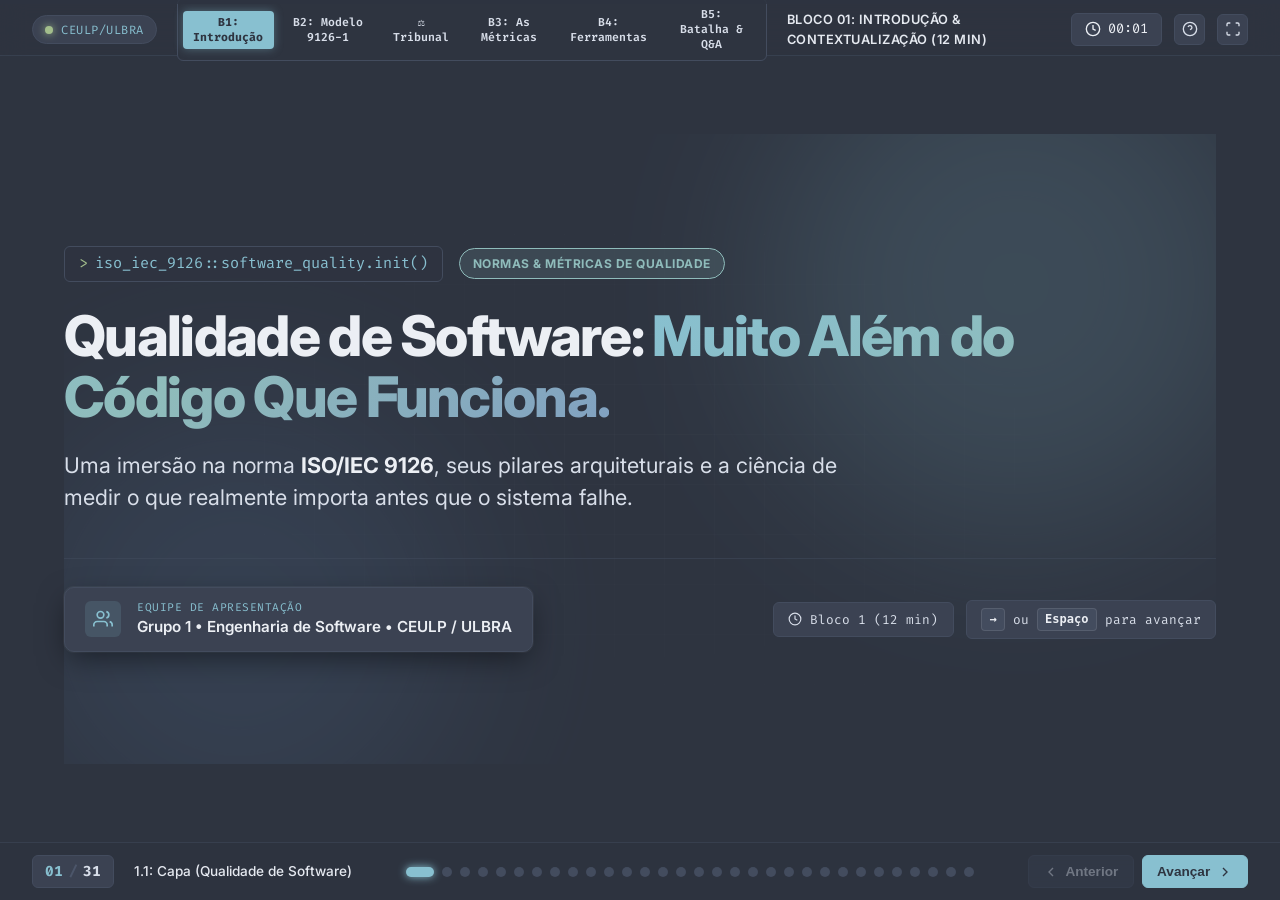
==== commit 840edd91: "Melhorias e adição de mais um caso no tribunal de qualidade" ====
--- a/index.html
+++ b/index.html
@@ -31,9 +31,9 @@
         <button class="block-nav-btn active" data-target-slide="1" title="Pular para o Bloco 1 (12 min)">B1: Introdução</button>
         <button class="block-nav-btn" data-target-slide="8" title="Pular para o Bloco 2 (15 min)">B2: Modelo 9126-1</button>
         <button class="block-nav-btn" data-target-slide="12" title="Pular para o Minigame: O Tribunal da Qualidade">⚖️ Tribunal</button>
-        <button class="block-nav-btn" data-target-slide="18" title="Pular para o Bloco 3 (10 min)">B3: As Métricas</button>
-        <button class="block-nav-btn" data-target-slide="22" title="Pular para o Bloco 4 (15 min)">B4: Ferramentas</button>
-        <button class="block-nav-btn" data-target-slide="27" title="Pular para o Bloco 5 (10 min)">B5: Batalha &amp; Q&amp;A</button>
+        <button class="block-nav-btn" data-target-slide="19" title="Pular para o Bloco 3 (10 min)">B3: As Métricas</button>
+        <button class="block-nav-btn" data-target-slide="23" title="Pular para o Bloco 4 (15 min)">B4: Ferramentas</button>
+        <button class="block-nav-btn" data-target-slide="28" title="Pular para o Bloco 5 (10 min)">B5: Batalha &amp; Q&amp;A</button>
       </nav>
       <span class="block-indicator" id="blockIndicator">BLOCO 01: INTRODUÇÃO &amp; CONTEXTUALIZAÇÃO</span>
     </div>
@@ -102,7 +102,7 @@
             </div>
             <div class="team-info">
               <span class="team-label">EQUIPE DE APRESENTAÇÃO</span>
-              <span class="team-names">Engenharia de Software • CEULP / ULBRA</span>
+              <span class="team-names">Grupo 1 • Engenharia de Software • CEULP / ULBRA</span>
             </div>
           </div>
 
@@ -124,7 +124,7 @@
     <!-- ========================================== -->
     <!-- SLIDE 1.2: QUEBRA-GELO INTERATIVO          -->
     <!-- ========================================== -->
-    <section class="slide" data-slide="2" data-block="1" id="slide-2" data-title="1.2: Quebra-Gelo (O Portal Acadêmico Caiu)">
+    <section class="slide" data-slide="2" data-block="1" id="slide-2" data-title="1.2: Sensibilização (O Portal Acadêmico)">
       <div class="slide-content split-layout">
         <div class="slide-text-side">
           <div class="section-tag mono">
@@ -143,29 +143,29 @@
             </p>
           </div>
 
-          <!-- Componente Interativo de Votação em Sala -->
-          <div class="interactive-poll-box">
-            <div class="poll-prompt">
-              <span>Levantem a mão ou cliquem no botão:</span>
-            </div>
-            <div class="poll-actions">
-              <button class="poll-button" id="btnVote">
-                <span class="poll-button-icon">🙋‍♂️</span>
-                <span class="poll-button-text">Já sofri com isso!</span>
-                <span class="poll-badge mono" id="voteCount">34</span>
-              </button>
-              <button class="poll-button-reset" id="btnResetVote" title="Zerar votos">↺</button>
-            </div>
-            <div class="poll-bar-wrapper">
-              <div class="poll-bar-fill" id="pollBarFill" style="width: 88%;"></div>
-            </div>
-            <span class="poll-caption mono">88% da turma já experimentou a falta de qualidade em momentos críticos</span>
+          <!-- Ponte de Transição para o Caso Ariane 5 -->
+          <div class="bridge-callout-card">
+            <div class="bc-header">
+              <span class="bc-tag mono"><span class="accent-dot"></span> REFLEXÃO // DO INCÔMODO AO DESASTRE</span>
+            </div>
+            <p class="bc-lead">
+              Para nós, a queda de um sistema no dia a dia gera estresse, ansiedade e uma entrega de trabalho atrasada...
+            </p>
+            <div class="bc-contrast">
+              <span class="bc-icon">⚠️</span>
+              <p class="bc-question">
+                Mas o que acontece quando a falha de software <strong>vai além da nossa frustração</strong> e se transforma em um prejuízo financeiro colossal ou em risco direto a vidas?
+              </p>
+            </div>
+            <div class="bc-next-hint mono">
+              <span>➔ A seguir: quando uma conversão de dados destruiu um foguete de US$ 370 milhões em 37 segundos</span>
+            </div>
           </div>
 
           <div class="insight-pill">
             <span class="insight-icon">💡</span>
             <div class="insight-text">
-              <strong>O Paradoxo:</strong> O software compila, passa nos testes unitários isolados, mas colapsa sob carga real e frustra 100% dos usuários.
+              <strong>O Paradoxo da Engenharia:</strong> O código compila e passa nos testes do desenvolvedor, mas colapsa no ambiente real — provando que "funcionar na minha máquina" é o oposto de ter qualidade de software.
             </div>
           </div>
         </div>
@@ -845,12 +845,12 @@
               <span class="to-tag mono">CONFLITO 03</span>
               <span class="to-icon">🛠️ vs 🏎️</span>
             </div>
-            <h3>Manutenibilidade vs. Velocidade Máxima</h3>
+            <h3>Manutenibilidade vs. Eficiência (Velocidade)</h3>
             <p class="to-conflito">
-              Arquiteturas limpas (Clean Architecture, microsserviços, injeção de dependência) inserem <strong>indireções e chamadas extras</strong> na pilha de execução.
+              Dividir o sistema em classes, módulos e camadas deixa o código fácil de manter, mas adiciona <strong>mais chamadas e tempo de processamento</strong>.
             </p>
             <div class="to-exemplo mono">
-              <strong>Exemplo:</strong> Sistemas de trading de alta frequência (HFT) sacrificam abstrações por código procedural em C inline.
+              <strong>Exemplo:</strong> Um código direto sem camadas roda mais rápido, mas vira um pesadelo para outro desenvolvedor entender e corrigir no futuro.
             </div>
           </div>
 
@@ -883,34 +883,62 @@
     <!-- ========================================== -->
     <section class="slide" data-slide="12" data-block="tribunal" id="slide-12" data-title="Minigame: O Tribunal da Qualidade (Abertura)">
       <div class="slide-content tribunal-intro-layout">
-        <div class="tribunal-badge-main mono">⚖️ MINIGAME INTERATIVO // BATALHA DAS BANCADAS</div>
+        <div class="tribunal-badge-main mono">⚖️ MINIGAME INTERATIVO // BATALHA DOS 5 GRUPOS</div>
         <h1 class="tribunal-title-main">O Tribunal da Qualidade</h1>
         <p class="tribunal-intro-sub">
-          A sala será dividida em duas bancadas jurídicas da computação: <strong>Lado A (Esquerda)</strong> vs. <strong>Lado B (Direita)</strong>.<br>
-          Analisaremos 4 crimes reais cometidos contra a engenharia de software. Quem diagnosticar a característica violada da ISO 9126 primeiro marca ponto!
+          Os <strong>5 Grupos da turma (Grupo 2 ao Grupo 6)</strong> atuarão como bancadas de acusação técnica da computação.<br>
+          Analisaremos 5 casos reais cometidos contra a engenharia de software. O grupo que diagnosticar a característica violada da ISO 9126 primeiro marca ponto!
         </p>
 
-        <!-- Placar Central Hero -->
-        <div class="tribunal-scoreboard-hero">
-          <div class="bench-card bench-a">
+        <!-- Placar Central Hero: 5 Grupos (Grupo 2 ao 6) -->
+        <div class="tribunal-scoreboard-hero-5">
+          <div class="bench-card bench-g2">
             <span class="bench-tag mono">BANCADA 01</span>
-            <span class="bench-name">🏛️ LADO A (Esquerda)</span>
-            <span class="bench-score" id="heroScoreA">0</span>
+            <span class="bench-name">🏛️ GRUPO 2</span>
+            <span class="bench-score" id="heroScoreG2">0</span>
             <div class="bench-btns">
-              <button class="bench-btn" onclick="addTribunalScore('a', 1)">+1 Ponto</button>
-              <button class="bench-btn minus" onclick="addTribunalScore('a', -1)">-1</button>
-            </div>
-          </div>
-
-          <div class="scoreboard-vs">VS</div>
-
-          <div class="bench-card bench-b">
+              <button class="bench-btn" onclick="addTribunalScore(2, 1)">+1 Ponto</button>
+              <button class="bench-btn minus" onclick="addTribunalScore(2, -1)">-1</button>
+            </div>
+          </div>
+
+          <div class="bench-card bench-g3">
             <span class="bench-tag mono">BANCADA 02</span>
-            <span class="bench-name">🏛️ LADO B (Direita)</span>
-            <span class="bench-score" id="heroScoreB">0</span>
+            <span class="bench-name">🏛️ GRUPO 3</span>
+            <span class="bench-score" id="heroScoreG3">0</span>
             <div class="bench-btns">
-              <button class="bench-btn" onclick="addTribunalScore('b', 1)">+1 Ponto</button>
-              <button class="bench-btn minus" onclick="addTribunalScore('b', -1)">-1</button>
+              <button class="bench-btn" onclick="addTribunalScore(3, 1)">+1 Ponto</button>
+              <button class="bench-btn minus" onclick="addTribunalScore(3, -1)">-1</button>
+            </div>
+          </div>
+
+          <div class="bench-card bench-g4">
+            <span class="bench-tag mono">BANCADA 03</span>
+            <span class="bench-name">🏛️ GRUPO 4</span>
+            <span class="bench-score" id="heroScoreG4">0</span>
+            <div class="bench-btns">
+              <button class="bench-btn" onclick="addTribunalScore(4, 1)">+1 Ponto</button>
+              <button class="bench-btn minus" onclick="addTribunalScore(4, -1)">-1</button>
+            </div>
+          </div>
+
+          <div class="bench-card bench-g5">
+            <span class="bench-tag mono">BANCADA 04</span>
+            <span class="bench-name">🏛️ GRUPO 5</span>
+            <span class="bench-score" id="heroScoreG5">0</span>
+            <div class="bench-btns">
+              <button class="bench-btn" onclick="addTribunalScore(5, 1)">+1 Ponto</button>
+              <button class="bench-btn minus" onclick="addTribunalScore(5, -1)">-1</button>
+            </div>
+          </div>
+
+          <div class="bench-card bench-g6">
+            <span class="bench-tag mono">BANCADA 05</span>
+            <span class="bench-name">🏛️ GRUPO 6</span>
+            <span class="bench-score" id="heroScoreG6">0</span>
+            <div class="bench-btns">
+              <button class="bench-btn" onclick="addTribunalScore(6, 1)">+1 Ponto</button>
+              <button class="bench-btn minus" onclick="addTribunalScore(6, -1)">-1</button>
             </div>
           </div>
         </div>
@@ -934,9 +962,15 @@
         <div class="case-top-bar">
           <div class="section-tag mono"><span class="accent-dot danger"></span> RODADA 01 // JULHO DE 2024</div>
           <div class="case-scoreboard-compact mono">
-            <span class="cs-team team-a">Lado A: <strong id="cScoreA1">0</strong> <button class="cs-add-btn" onclick="addTribunalScore('a', 1)">+1</button></span>
-            <span>|</span>
-            <span class="cs-team team-b">Lado B: <strong id="cScoreB1">0</strong> <button class="cs-add-btn" onclick="addTribunalScore('b', 1)">+1</button></span>
+            <span class="cs-group g2"><span class="cs-g-name">G2:</span> <strong id="cScore_c1_g2">0</strong> <button class="cs-add-btn" onclick="addTribunalScore(2, 1)" title="Ponto para Grupo 2">+1</button></span>
+            <span class="cs-sep">|</span>
+            <span class="cs-group g3"><span class="cs-g-name">G3:</span> <strong id="cScore_c1_g3">0</strong> <button class="cs-add-btn" onclick="addTribunalScore(3, 1)" title="Ponto para Grupo 3">+1</button></span>
+            <span class="cs-sep">|</span>
+            <span class="cs-group g4"><span class="cs-g-name">G4:</span> <strong id="cScore_c1_g4">0</strong> <button class="cs-add-btn" onclick="addTribunalScore(4, 1)" title="Ponto para Grupo 4">+1</button></span>
+            <span class="cs-sep">|</span>
+            <span class="cs-group g5"><span class="cs-g-name">G5:</span> <strong id="cScore_c1_g5">0</strong> <button class="cs-add-btn" onclick="addTribunalScore(5, 1)" title="Ponto para Grupo 5">+1</button></span>
+            <span class="cs-sep">|</span>
+            <span class="cs-group g6"><span class="cs-g-name">G6:</span> <strong id="cScore_c1_g6">0</strong> <button class="cs-add-btn" onclick="addTribunalScore(6, 1)" title="Ponto para Grupo 6">+1</button></span>
           </div>
         </div>
 
@@ -959,7 +993,7 @@
             </div>
 
             <div class="case-challenge-box">
-              <span class="challenge-badge mono">⚖️ O DESAFIO (VALENDO PONTO PARA A BANCADA):</span>
+              <span class="challenge-badge mono">⚖️ O DESAFIO (VALENDO PONTO PARA OS GRUPOS):</span>
               <p class="challenge-question">
                 "Se o sistema não soube lidar com um erro interno e parou de funcionar completamente, qual característica da ISO 9126 foi ferida?"
               </p>
@@ -991,9 +1025,15 @@
         <div class="case-top-bar">
           <div class="section-tag mono"><span class="accent-dot danger"></span> RODADA 02 // JANEIRO DE 2018</div>
           <div class="case-scoreboard-compact mono">
-            <span class="cs-team team-a">Lado A: <strong id="cScoreA2">0</strong> <button class="cs-add-btn" onclick="addTribunalScore('a', 1)">+1</button></span>
-            <span>|</span>
-            <span class="cs-team team-b">Lado B: <strong id="cScoreB2">0</strong> <button class="cs-add-btn" onclick="addTribunalScore('b', 1)">+1</button></span>
+            <span class="cs-group g2"><span class="cs-g-name">G2:</span> <strong id="cScore_c2_g2">0</strong> <button class="cs-add-btn" onclick="addTribunalScore(2, 1)" title="Ponto para Grupo 2">+1</button></span>
+            <span class="cs-sep">|</span>
+            <span class="cs-group g3"><span class="cs-g-name">G3:</span> <strong id="cScore_c2_g3">0</strong> <button class="cs-add-btn" onclick="addTribunalScore(3, 1)" title="Ponto para Grupo 3">+1</button></span>
+            <span class="cs-sep">|</span>
+            <span class="cs-group g4"><span class="cs-g-name">G4:</span> <strong id="cScore_c2_g4">0</strong> <button class="cs-add-btn" onclick="addTribunalScore(4, 1)" title="Ponto para Grupo 4">+1</button></span>
+            <span class="cs-sep">|</span>
+            <span class="cs-group g5"><span class="cs-g-name">G5:</span> <strong id="cScore_c2_g5">0</strong> <button class="cs-add-btn" onclick="addTribunalScore(5, 1)" title="Ponto para Grupo 5">+1</button></span>
+            <span class="cs-sep">|</span>
+            <span class="cs-group g6"><span class="cs-g-name">G6:</span> <strong id="cScore_c2_g6">0</strong> <button class="cs-add-btn" onclick="addTribunalScore(6, 1)" title="Ponto para Grupo 6">+1</button></span>
           </div>
         </div>
 
@@ -1016,7 +1056,7 @@
             </div>
 
             <div class="case-challenge-box">
-              <span class="challenge-badge mono">⚖️ O DESAFIO (VALENDO PONTO PARA A BANCADA):</span>
+              <span class="challenge-badge mono">⚖️ O DESAFIO (VALENDO PONTO PARA OS GRUPOS):</span>
               <p class="challenge-question">
                 "O código funcionou perfeitamente, mas induziu o humano a um erro catastrófico. Que característica a equipe de design ignorou?"
               </p>
@@ -1048,9 +1088,15 @@
         <div class="case-top-bar">
           <div class="section-tag mono"><span class="accent-dot danger"></span> RODADA 03 // O CASO DO JSON INFINITO</div>
           <div class="case-scoreboard-compact mono">
-            <span class="cs-team team-a">Lado A: <strong id="cScoreA3">0</strong> <button class="cs-add-btn" onclick="addTribunalScore('a', 1)">+1</button></span>
-            <span>|</span>
-            <span class="cs-team team-b">Lado B: <strong id="cScoreB3">0</strong> <button class="cs-add-btn" onclick="addTribunalScore('b', 1)">+1</button></span>
+            <span class="cs-group g2"><span class="cs-g-name">G2:</span> <strong id="cScore_c3_g2">0</strong> <button class="cs-add-btn" onclick="addTribunalScore(2, 1)" title="Ponto para Grupo 2">+1</button></span>
+            <span class="cs-sep">|</span>
+            <span class="cs-group g3"><span class="cs-g-name">G3:</span> <strong id="cScore_c3_g3">0</strong> <button class="cs-add-btn" onclick="addTribunalScore(3, 1)" title="Ponto para Grupo 3">+1</button></span>
+            <span class="cs-sep">|</span>
+            <span class="cs-group g4"><span class="cs-g-name">G4:</span> <strong id="cScore_c3_g4">0</strong> <button class="cs-add-btn" onclick="addTribunalScore(4, 1)" title="Ponto para Grupo 4">+1</button></span>
+            <span class="cs-sep">|</span>
+            <span class="cs-group g5"><span class="cs-g-name">G5:</span> <strong id="cScore_c3_g5">0</strong> <button class="cs-add-btn" onclick="addTribunalScore(5, 1)" title="Ponto para Grupo 5">+1</button></span>
+            <span class="cs-sep">|</span>
+            <span class="cs-group g6"><span class="cs-g-name">G6:</span> <strong id="cScore_c3_g6">0</strong> <button class="cs-add-btn" onclick="addTribunalScore(6, 1)" title="Ponto para Grupo 6">+1</button></span>
           </div>
         </div>
 
@@ -1073,7 +1119,7 @@
             </div>
 
             <div class="case-challenge-box">
-              <span class="challenge-badge mono">⚖️ O DESAFIO (VALENDO PONTO PARA A BANCADA):</span>
+              <span class="challenge-badge mono">⚖️ O DESAFIO (VALENDO PONTO PARA OS GRUPOS):</span>
               <p class="challenge-question">
                 "O jogo não caiu e não deu tela azul. Mas o código desperdiçou tempo e processador à toa. Qual característica foi ferida?"
               </p>
@@ -1105,9 +1151,15 @@
         <div class="case-top-bar">
           <div class="section-tag mono"><span class="accent-dot danger"></span> RODADA 04 // O LAGO DO MICHAEL SCOTT</div>
           <div class="case-scoreboard-compact mono">
-            <span class="cs-team team-a">Lado A: <strong id="cScoreA4">0</strong> <button class="cs-add-btn" onclick="addTribunalScore('a', 1)">+1</button></span>
-            <span>|</span>
-            <span class="cs-team team-b">Lado B: <strong id="cScoreB4">0</strong> <button class="cs-add-btn" onclick="addTribunalScore('b', 1)">+1</button></span>
+            <span class="cs-group g2"><span class="cs-g-name">G2:</span> <strong id="cScore_c4_g2">0</strong> <button class="cs-add-btn" onclick="addTribunalScore(2, 1)" title="Ponto para Grupo 2">+1</button></span>
+            <span class="cs-sep">|</span>
+            <span class="cs-group g3"><span class="cs-g-name">G3:</span> <strong id="cScore_c4_g3">0</strong> <button class="cs-add-btn" onclick="addTribunalScore(3, 1)" title="Ponto para Grupo 3">+1</button></span>
+            <span class="cs-sep">|</span>
+            <span class="cs-group g4"><span class="cs-g-name">G4:</span> <strong id="cScore_c4_g4">0</strong> <button class="cs-add-btn" onclick="addTribunalScore(4, 1)" title="Ponto para Grupo 4">+1</button></span>
+            <span class="cs-sep">|</span>
+            <span class="cs-group g5"><span class="cs-g-name">G5:</span> <strong id="cScore_c4_g5">0</strong> <button class="cs-add-btn" onclick="addTribunalScore(5, 1)" title="Ponto para Grupo 5">+1</button></span>
+            <span class="cs-sep">|</span>
+            <span class="cs-group g6"><span class="cs-g-name">G6:</span> <strong id="cScore_c4_g6">0</strong> <button class="cs-add-btn" onclick="addTribunalScore(6, 1)" title="Ponto para Grupo 6">+1</button></span>
           </div>
         </div>
 
@@ -1130,7 +1182,7 @@
             </div>
 
             <div class="case-challenge-box">
-              <span class="challenge-badge mono">⚖️ O DESAFIO (VALENDO O PONTO FINAL):</span>
+              <span class="challenge-badge mono">⚖️ O DESAFIO (VALENDO PONTO):</span>
               <p class="challenge-question">
                 "O sistema calculou certo, mas entregou um resultado completamente inadequado para o mundo real. Qual característica afundou aqui?"
               </p>
@@ -1155,28 +1207,93 @@
     </section>
 
     <!-- ========================================== -->
-    <!-- SLIDE 17: TRIBUNAL - VEREDITO DAS BANCADAS -->
-    <!-- ========================================== -->
-    <section class="slide" data-slide="17" data-block="tribunal" id="slide-17" data-title="Tribunal: Veredito Final das Bancadas">
+    <!-- SLIDE 17: TRIBUNAL - RODADA 5 (INDEPENDENCE DAY) -->
+    <!-- ========================================== -->
+    <section class="slide" data-slide="17" data-block="tribunal" id="slide-17" data-title="Tribunal: Rodada 5 - O Vírus do Independence Day">
+      <div class="slide-content">
+        <div class="case-top-bar">
+          <div class="section-tag mono"><span class="accent-dot danger"></span> RODADA 05 // O VÍRUS DO INDEPENDENCE DAY</div>
+          <div class="case-scoreboard-compact mono">
+            <span class="cs-group g2"><span class="cs-g-name">G2:</span> <strong id="cScore_c5_g2">0</strong> <button class="cs-add-btn" onclick="addTribunalScore(2, 1)" title="Ponto para Grupo 2">+1</button></span>
+            <span class="cs-sep">|</span>
+            <span class="cs-group g3"><span class="cs-g-name">G3:</span> <strong id="cScore_c5_g3">0</strong> <button class="cs-add-btn" onclick="addTribunalScore(3, 1)" title="Ponto para Grupo 3">+1</button></span>
+            <span class="cs-sep">|</span>
+            <span class="cs-group g4"><span class="cs-g-name">G4:</span> <strong id="cScore_c5_g4">0</strong> <button class="cs-add-btn" onclick="addTribunalScore(4, 1)" title="Ponto para Grupo 4">+1</button></span>
+            <span class="cs-sep">|</span>
+            <span class="cs-group g5"><span class="cs-g-name">G5:</span> <strong id="cScore_c5_g5">0</strong> <button class="cs-add-btn" onclick="addTribunalScore(5, 1)" title="Ponto para Grupo 5">+1</button></span>
+            <span class="cs-sep">|</span>
+            <span class="cs-group g6"><span class="cs-g-name">G6:</span> <strong id="cScore_c5_g6">0</strong> <button class="cs-add-btn" onclick="addTribunalScore(6, 1)" title="Ponto para Grupo 6">+1</button></span>
+          </div>
+        </div>
+
+        <div class="case-layout">
+          <div class="case-media-side">
+            <div class="case-media-wrap">
+              <img class="zoomable" src="assets/images/independence_day_virus.jpeg" alt="David Levinson conectando o PowerBook na Nave Mãe alienígena em Independence Day" title="Clique para ampliar">
+              <span class="case-stamp mono">PROVA MATERIAL 05 • IMAGEM</span>
+            </div>
+            <div class="case-media-caption mono">
+              Independence Day (1996) — David Levinson conecta o PowerBook 5300 (Mac OS) à Nave Mãe e faz upload do vírus.
+            </div>
+          </div>
+
+          <div class="case-content-side">
+            <div class="case-context-box">
+              <strong>O Contexto:</strong> Para salvar a Terra, o protagonista conecta o notebook Apple dele num painel da Nave Mãe alienígena. E por um milagre de Hollywood, o sistema operacional dos ETs reconhece o Mac OS, aceita o cabo e roda o vírus terráqueo perfeitamente, sem precisar instalar nenhum driver!
+            </div>
+
+            <div class="case-challenge-box">
+              <span class="challenge-badge mono">⚖️ O DESAFIO (VALENDO O ÚLTIMO PONTO):</span>
+              <p class="challenge-question">
+                "Se um código feito num Mac de 1996 roda nativamente num servidor alienígena construído do outro lado da galáxia... Os ETs têm nota 10 em qual característica?"
+              </p>
+            </div>
+
+            <button class="case-reveal-btn" id="btnRevealCase5" onclick="revealVerdict(5)">
+              <span>⚖️ Revelar Veredito da ISO 9126</span>
+            </button>
+
+            <div class="case-verdict-card" id="verdictCard5">
+              <div class="verdict-header">
+                <span class="verdict-tag mono">// VEREDITO DO TRIBUNAL</span>
+                <span class="verdict-answer">Portabilidade!</span>
+              </div>
+              <p class="verdict-text">
+                <strong>Isso! Interoperabilidade, Adaptabilidade e Capacidade de Instalação nota 10.</strong> A Portabilidade mede a facilidade de transferir o software para outro ambiente. Aqui, um vírus feito na Terra roda direto num sistema alienígena, sem adaptação nem instalação de drivers: portabilidade absoluta (e puro cinema!).
+              </p>
+            </div>
+          </div>
+        </div>
+      </div>
+    </section>
+
+    <!-- ========================================== -->
+    <!-- SLIDE 18: TRIBUNAL - VEREDITO DAS BANCADAS -->
+    <!-- ========================================== -->
+    <section class="slide" data-slide="18" data-block="tribunal" id="slide-18" data-title="Tribunal: Veredito Final das Bancadas">
       <div class="slide-content">
         <div class="slide-top-header text-center">
           <div class="section-tag mono"><span class="accent-dot"></span> ENCERRAMENTO DO JULGAMENTO</div>
-          <h2 class="slide-heading">Veredito Final: <span class="gradient-text">A Bancada Campeã</span></h2>
+          <h2 class="slide-heading">Veredito Final: <span class="gradient-text">O Grupo Campeão</span></h2>
           <p class="slide-lead max-w-lead">
-            Parabéns aos engenheiros de software de ambas as bancadas! O julgamento dos 4 casos consolida o domínio prático dos pilares da ISO/IEC 9126.
+            Parabéns aos engenheiros de software dos 5 grupos! O julgamento dos 5 casos consolida o domínio prático dos pilares da ISO/IEC 9126.
           </p>
         </div>
 
         <div class="tribunal-final-grid">
-          <!-- Card do Campeão Calculado -->
+          <!-- Card do Campeão Calculado e Leaderboard dos 5 Grupos -->
           <div class="winner-bench-card" id="tribunalWinnerCard">
             <div class="wb-icon" id="wbIcon">🏆</div>
-            <div class="wb-title" id="wbTitle">Lado A Campeão!</div>
-            <div class="wb-score-display mono" id="wbScoreDisplay">Lado A: 0 pts × Lado B: 0 pts</div>
-            <p style="font-size: 0.95rem; color: var(--nord4); margin-bottom: 1.25rem;">
-              Excelente precisão diagnóstica em Confiabilidade, Usabilidade, Eficiência e Funcionalidade!
-            </p>
-            <button class="poll-button-reset" onclick="resetTribunalScore()" style="padding: 0.4rem 0.9rem;">↺ Zerar Placar</button>
+            <div class="wb-title" id="wbTitle">Grupo Campeão!</div>
+            <div class="wb-sub-lead" id="wbSubLead" style="font-size: 0.92rem; color: var(--nord4); margin-bottom: 0.8rem;">
+              Classificação geral dos 5 grupos (Grupo 2 ao 6) nas 5 rodadas:
+            </div>
+
+            <div class="tribunal-leaderboard mono" id="tribunalLeaderboard">
+              <!-- Renderizado dinamicamente via JavaScript -->
+            </div>
+
+            <button class="poll-button-reset" onclick="resetTribunalScore()" style="padding: 0.45rem 1rem; margin-top: 0.4rem;">↺ Zerar Placar do Tribunal</button>
           </div>
 
           <!-- Transição para o Bloco 3 -->
@@ -1188,7 +1305,7 @@
             <p style="font-size: 0.95rem; color: var(--nord4); margin: 0; line-height: 1.45;">
               Entramos agora no <strong>Bloco 3</strong>: análise estática no código-fonte (Parte 3), testes dinâmicos de carga (Parte 2) e métricas de satisfação (Parte 4).
             </p>
-            <button class="teaser-btn" onclick="goToSlide(18)" style="margin-top: 0.5rem; padding: 0.65rem 1.4rem; font-size: 0.95rem;">
+            <button class="teaser-btn" onclick="goToSlide(19)" style="margin-top: 0.5rem; padding: 0.65rem 1.4rem; font-size: 0.95rem;">
               <span>Iniciar Bloco 3: As Métricas</span>
               <svg viewBox="0 0 24 24" fill="none" stroke="currentColor" stroke-width="2" class="icon-inline">
                 <polyline points="9 18 15 12 9 6"></polyline>
@@ -1201,7 +1318,7 @@
     <!-- ========================================== -->
     <!-- SLIDE 3.1: PROCESSO & VISÃO GERAL MÉTRICAS -->
     <!-- ========================================== -->
-    <section class="slide" data-slide="18" data-block="3" id="slide-18" data-title="3.1: O Processo de Avaliação &amp; Visão Geral das Métricas">
+    <section class="slide" data-slide="19" data-block="3" id="slide-19" data-title="3.1: O Processo de Avaliação &amp; Visão Geral das Métricas">
       <div class="slide-content eval-integrated-layout">
         <div class="slide-top-header">
           <div class="section-tag mono"><span class="accent-dot"></span> 03.1 // AVALIAÇÃO &amp; MÉTRICAS</div>
@@ -1258,7 +1375,7 @@
     <!-- ========================================== -->
     <!-- SLIDE 3.2: MÉTRICAS INTERNAS (PARTE 3)     -->
     <!-- ========================================== -->
-    <section class="slide" data-slide="19" data-block="3" id="slide-19" data-title="3.2: Métricas Internas (Parte 3)">
+    <section class="slide" data-slide="20" data-block="3" id="slide-20" data-title="3.2: Métricas Internas (Parte 3)">
       <div class="slide-content">
         <div class="split-layout">
           <div class="slide-text-side">
@@ -1301,7 +1418,7 @@
     <!-- ========================================== -->
     <!-- SLIDE 3.3: MÉTRICAS EXTERNAS (PARTE 2)     -->
     <!-- ========================================== -->
-    <section class="slide" data-slide="20" data-block="3" id="slide-20" data-title="3.3: Métricas Externas (Parte 2)">
+    <section class="slide" data-slide="21" data-block="3" id="slide-21" data-title="3.3: Métricas Externas (Parte 2)">
       <div class="slide-content">
         <div class="split-layout">
           <div class="slide-text-side">
@@ -1330,7 +1447,7 @@
     <!-- ========================================== -->
     <!-- SLIDE 3.4: QUALIDADE EM USO (PARTE 4)      -->
     <!-- ========================================== -->
-    <section class="slide" data-slide="21" data-block="3" id="slide-21" data-title="3.4: Qualidade em Uso (Parte 4)">
+    <section class="slide" data-slide="22" data-block="3" id="slide-22" data-title="3.4: Qualidade em Uso (Parte 4)">
       <div class="slide-content">
         <div class="slide-top-header">
           <div class="section-tag mono"><span class="accent-dot"></span> 03.4 // QUALIDADE EM USO • ISO/IEC 9126-4</div>
@@ -1368,7 +1485,7 @@
     <!-- ========================================== -->
     <!-- SLIDE 4.1: O QUE É O SONARQUBE?            -->
     <!-- ========================================== -->
-    <section class="slide" data-slide="22" data-block="4" id="slide-22" data-title="4.1: O que é o SonarQube?">
+    <section class="slide" data-slide="23" data-block="4" id="slide-23" data-title="4.1: O que é o SonarQube?">
       <div class="slide-content">
         <div class="slide-top-header">
           <div class="section-tag mono"><span class="accent-dot"></span> 04.1 // O QUE É O SONARQUBE?</div>
@@ -1435,7 +1552,7 @@
     <!-- ========================================== -->
     <!-- SLIDE 4.2: SONARQUBE                       -->
     <!-- ========================================== -->
-    <section class="slide" data-slide="23" data-block="4" id="slide-23" data-title="4.2: SonarQube (Relatório Executivo &amp; Análise Estática)">
+    <section class="slide" data-slide="24" data-block="4" id="slide-24" data-title="4.2: SonarQube (Relatório Executivo &amp; Análise Estática)">
       <div class="slide-content tool-layout">
         <div class="tool-shot shot-portrait">
           <div class="tool-window">
@@ -1464,7 +1581,7 @@
     <!-- ========================================== -->
     <!-- SLIDE 4.2: PRÁTICA: SONARQUBE AO VIVO      -->
     <!-- ========================================== -->
-    <section class="slide" data-slide="24" data-block="4" id="slide-24" data-title="4.3: PRÁTICA: SonarQube ao vivo">
+    <section class="slide" data-slide="25" data-block="4" id="slide-25" data-title="4.3: PRÁTICA: SonarQube ao vivo">
       <div class="slide-content practice-layout">
         <div class="practice-glow"></div>
         <span class="practice-tag mono"><span class="prompt-sym">&gt;</span> sonar-scanner --live-demo<span class="blink">_</span></span>
@@ -1477,7 +1594,7 @@
     <!-- ========================================== -->
     <!-- SLIDE 4.3: TESTLINK                        -->
     <!-- ========================================== -->
-    <section class="slide" data-slide="25" data-block="4" id="slide-25" data-title="4.4: TestLink (Gestão e Execução de Testes)">
+    <section class="slide" data-slide="26" data-block="4" id="slide-26" data-title="4.4: TestLink (Gestão e Execução de Testes)">
       <div class="slide-content tool-layout wide">
         <div class="tool-info">
           <div class="section-tag mono"><span class="accent-dot"></span> 04.4 // TESTLINK • MÉTRICAS EXTERNAS</div>
@@ -1511,7 +1628,7 @@
     <!-- ========================================== -->
     <!-- SLIDE 4.3: CHECKLIST INTERATIVO            -->
     <!-- ========================================== -->
-    <section class="slide" data-slide="26" data-block="4" id="slide-26" data-title="4.5: Checklist Interativo de Qualidade em Uso">
+    <section class="slide" data-slide="27" data-block="4" id="slide-27" data-title="4.5: Checklist Interativo de Qualidade em Uso">
       <div class="slide-content">
         <div class="slide-top-header">
           <div class="section-tag mono"><span class="accent-dot"></span> 04.5 // CHECKLIST • QUALIDADE EM USO • INTERATIVO</div>
@@ -1558,7 +1675,7 @@
     <!-- ========================================== -->
     <!-- SLIDE 5.1: A BATALHA (CHROME VS FIREFOX)   -->
     <!-- ========================================== -->
-    <section class="slide" data-slide="27" data-block="5" id="slide-27" data-title="5.1: A Batalha (Chrome vs. Firefox)">
+    <section class="slide" data-slide="28" data-block="5" id="slide-28" data-title="5.1: A Batalha (Chrome vs. Firefox)">
       <div class="slide-content">
         <div class="slide-top-header">
           <div class="section-tag mono"><span class="accent-dot danger"></span> 05.1 // A BATALHA DOS NAVEGADORES</div>
@@ -1587,7 +1704,7 @@
     <!-- ========================================== -->
     <!-- SLIDE 5.2: VOTAÇÃO INTERATIVA (MENTIMETER) -->
     <!-- ========================================== -->
-    <section class="slide" data-slide="28" data-block="5" id="slide-28" data-title="5.2: Votação Interativa da Turma">
+    <section class="slide" data-slide="29" data-block="5" id="slide-29" data-title="5.2: Votação Interativa da Turma">
       <div class="slide-content">
         <div class="split-layout vote-split">
           <div class="slide-text-side">
@@ -1595,13 +1712,15 @@
             <h2 class="slide-heading slim">Agora é com <span class="gradient-text">vocês!</span></h2>
             <p class="slide-lead tight">Escaneiem o QR Code e atribuam notas de <strong>0 a 10</strong> para cada navegador nos critérios da norma.</p>
             <div class="qr-box">
-              <div class="qr-grid" id="qrGrid" aria-label="QR Code ilustrativo"></div>
+              <div class="qr-img-wrapper" title="Clique para ampliar o QR Code">
+                <img src="assets/images/mentimeter_qr_code.png" alt="QR Code Mentimeter - Código 3561 5228" class="qr-image zoomable">
+              </div>
               <div class="qr-info">
-                <span class="mono qr-label">ENTRE EM</span>
-                <span class="qr-url mono">menti.com</span>
-                <span class="mono qr-label">COM O CÓDIGO</span>
-                <input class="chk-input mono qr-code" value="0000 0000" aria-label="Código do Mentimeter">
-                <span class="qr-note mono">QR ilustrativo: insira o código real do seu Mentimeter</span>
+                <span class="mono qr-label">ACESSO RÁPIDO</span>
+                <a href="https://www.menti.com" target="_blank" rel="noopener" class="qr-url mono">menti.com</a>
+                <span class="mono qr-label">CÓDIGO DA SALA</span>
+                <div class="qr-code-badge mono" title="Código da sala no Mentimeter">3561 5228</div>
+                <span class="qr-note mono">Aponte a câmera do celular ou acesse pelo navegador</span>
               </div>
             </div>
           </div>
@@ -1645,7 +1764,7 @@
     <!-- ========================================== -->
     <!-- SLIDE 5.3: CONCLUSÃO & VEREDITO FINAL      -->
     <!-- ========================================== -->
-    <section class="slide" data-slide="29" data-block="5" id="slide-29" data-title="5.3: Conclusão e Veredito Final">
+    <section class="slide" data-slide="30" data-block="5" id="slide-30" data-title="5.3: Conclusão e Veredito Final">
       <div class="slide-content">
         <div class="slide-top-header">
           <div class="section-tag mono"><span class="accent-dot"></span> 05.3 // CONCLUSÃO &amp; ENCERRAMENTO</div>
@@ -1667,14 +1786,14 @@
         </div>
         <div class="next-block-teaser">
           <div class="teaser-left"><span class="teaser-badge mono">ETAPA FINAL</span><span class="teaser-title">Sessão aberta de dúvidas e debate com a sala</span></div>
-          <button class="teaser-btn" onclick="goToSlide(30)"><span>Abrir Perguntas (Q&amp;A)</span><svg viewBox="0 0 24 24" fill="none" stroke="currentColor" stroke-width="2" class="icon-inline"><line x1="5" y1="12" x2="19" y2="12"></line><polyline points="12 5 19 12 12 19"></polyline></svg></button>
+          <button class="teaser-btn" onclick="goToSlide(31)"><span>Abrir Perguntas (Q&amp;A)</span><svg viewBox="0 0 24 24" fill="none" stroke="currentColor" stroke-width="2" class="icon-inline"><line x1="5" y1="12" x2="19" y2="12"></line><polyline points="12 5 19 12 12 19"></polyline></svg></button>
         </div>
       </div>
     </section>
     <!-- ========================================== -->
     <!-- SLIDE 5.4: DÚVIDAS & PERGUNTAS (Q&A)       -->
     <!-- ========================================== -->
-    <section class="slide" data-slide="30" data-block="5" id="slide-30" data-title="5.4: Dúvidas e Perguntas (Q&amp;A)">
+    <section class="slide" data-slide="31" data-block="5" id="slide-31" data-title="5.4: Dúvidas e Perguntas (Q&amp;A)">
       <div class="slide-content">
         <div class="qa-top">
           <div>
@@ -1767,6 +1886,7 @@
       <button class="dot-btn" data-goto="28" title="Slide 28"></button>
       <button class="dot-btn" data-goto="29" title="Slide 29"></button>
       <button class="dot-btn" data-goto="30" title="Slide 30"></button>
+      <button class="dot-btn" data-goto="31" title="Slide 31"></button>
     </div>
 
     <div class="footer-right">
--- a/css/style.css
+++ b/css/style.css
@@ -527,10 +527,84 @@
   border-left: 4px solid var(--nord13);
   padding: 1.1rem 1.4rem;
   border-radius: 0 var(--radius-md) var(--radius-md) 0;
-  margin-bottom: 1.75rem;
-  font-size: 1.1rem;
+  margin-bottom: 1.25rem;
+  font-size: 1.05rem;
   color: var(--nord6);
   line-height: 1.45;
+}
+
+/* Card de Ponte e Reflexão (Slide 2 ➔ Slide 3) */
+.bridge-callout-card {
+  background: linear-gradient(135deg, rgba(46, 52, 64, 0.95), rgba(59, 66, 82, 0.8));
+  border: 1px solid var(--nord3);
+  border-left: 4px solid var(--nord13);
+  padding: 1.25rem 1.4rem;
+  border-radius: var(--radius-md);
+  margin-bottom: 1.4rem;
+  box-shadow: var(--shadow-lg), 0 0 25px rgba(235, 203, 139, 0.06);
+  display: flex;
+  flex-direction: column;
+  gap: 0.75rem;
+}
+
+.bc-header {
+  display: flex;
+  align-items: center;
+  justify-content: space-between;
+}
+
+.bc-tag {
+  font-size: 0.72rem;
+  letter-spacing: 1px;
+  color: var(--nord13);
+  font-weight: 700;
+  display: inline-flex;
+  align-items: center;
+  gap: 0.4rem;
+}
+
+.bc-lead {
+  font-size: 0.95rem;
+  color: var(--nord4);
+  line-height: 1.45;
+  margin: 0;
+}
+
+.bc-contrast {
+  display: flex;
+  align-items: flex-start;
+  gap: 0.75rem;
+  background: rgba(46, 52, 64, 0.65);
+  border: 1px solid rgba(235, 203, 139, 0.25);
+  padding: 0.85rem 1rem;
+  border-radius: var(--radius-sm);
+}
+
+.bc-icon {
+  font-size: 1.35rem;
+  line-height: 1;
+  flex-shrink: 0;
+  margin-top: 0.1rem;
+}
+
+.bc-question {
+  font-size: 0.98rem;
+  color: var(--nord6);
+  line-height: 1.45;
+  margin: 0;
+}
+
+.bc-question strong {
+  color: var(--nord13);
+}
+
+.bc-next-hint {
+  font-size: 0.76rem;
+  color: var(--nord8);
+  font-weight: 600;
+  border-top: 1px dashed var(--nord2);
+  padding-top: 0.5rem;
+  margin-top: 0.2rem;
 }
 
 .interactive-poll-box {
@@ -1784,14 +1858,94 @@
 .step-hint { font-size: 0.82rem; color: var(--nord8); text-align: center; animation: blink 2s infinite; }
 
 .vote-split { grid-template-columns: 1fr 1.25fr; }
-.qr-box { display: flex; align-items: center; gap: 1.5rem; background: var(--nord1); border: 1px solid var(--nord2); border-radius: var(--radius-lg); padding: 1.2rem; box-shadow: var(--shadow-lg); }
-.qr-grid { display: grid; grid-template-columns: repeat(21, 1fr); width: 190px; height: 190px; padding: 10px; background: #fff; border-radius: 8px; flex-shrink: 0; }
-.qr-grid i { background: #fff; } .qr-grid i.on { background: #2e3440; }
-.qr-info { display: flex; flex-direction: column; gap: 0.3rem; }
-.qr-label { font-size: 0.7rem; color: var(--nord3); letter-spacing: 1px; margin-top: 0.4rem; }
-.qr-url { font-size: 1.6rem; font-weight: 700; color: var(--nord8); }
-.qr-code { font-size: 1.4rem !important; width: 170px !important; font-weight: 700; letter-spacing: 2px; }
-.qr-note { font-size: 0.65rem; color: var(--nord3); margin-top: 0.5rem; }
+.qr-box {
+  display: flex;
+  align-items: center;
+  gap: 1.5rem;
+  background: var(--nord1);
+  border: 1px solid var(--nord2);
+  border-radius: var(--radius-lg);
+  padding: 1.25rem 1.4rem;
+  box-shadow: var(--shadow-lg);
+}
+
+.qr-img-wrapper {
+  width: 190px;
+  height: 190px;
+  background: #ffffff;
+  border-radius: var(--radius-md);
+  padding: 8px;
+  display: flex;
+  align-items: center;
+  justify-content: center;
+  flex-shrink: 0;
+  box-shadow: 0 4px 20px rgba(0, 0, 0, 0.35);
+  border: 2px solid var(--nord8);
+  cursor: pointer;
+  transition: transform var(--transition-fast), border-color var(--transition-fast), box-shadow var(--transition-fast);
+}
+
+.qr-img-wrapper:hover {
+  transform: scale(1.03);
+  border-color: var(--nord7);
+  box-shadow: 0 6px 24px rgba(136, 192, 208, 0.3);
+}
+
+.qr-image {
+  width: 100%;
+  height: 100%;
+  object-fit: contain;
+  display: block;
+  border-radius: 4px;
+}
+
+.qr-info {
+  display: flex;
+  flex-direction: column;
+  gap: 0.35rem;
+}
+
+.qr-label {
+  font-size: 0.7rem;
+  color: var(--nord4);
+  letter-spacing: 1px;
+  font-weight: 700;
+  margin-top: 0.2rem;
+}
+
+.qr-url {
+  font-size: 1.65rem;
+  font-weight: 800;
+  color: var(--nord8);
+  text-decoration: none;
+  transition: color var(--transition-fast);
+}
+
+.qr-url:hover {
+  color: var(--nord7);
+  text-decoration: underline;
+}
+
+.qr-code-badge {
+  font-size: 1.6rem;
+  font-weight: 900;
+  color: var(--nord13);
+  letter-spacing: 3px;
+  background: var(--nord0);
+  border: 1px solid var(--nord3);
+  padding: 0.45rem 0.95rem;
+  border-radius: var(--radius-sm);
+  display: inline-block;
+  width: fit-content;
+  box-shadow: inset 0 2px 5px rgba(0, 0, 0, 0.4);
+}
+
+.qr-note {
+  font-size: 0.72rem;
+  color: var(--nord4);
+  margin-top: 0.4rem;
+  line-height: 1.35;
+}
 
 .vote-panel { background: #242933; border: 1px solid var(--nord2); border-radius: var(--radius-lg); overflow: hidden; box-shadow: var(--shadow-lg); }
 .vt-sim { cursor: pointer; font-family: var(--font-mono); }
@@ -2515,81 +2669,94 @@
   margin-bottom: 2rem;
 }
 
-.tribunal-scoreboard-hero {
-  display: flex;
-  align-items: center;
-  gap: 2rem;
+.tribunal-scoreboard-hero-5 {
+  display: grid;
+  grid-template-columns: repeat(5, 1fr);
+  gap: 1rem;
+  width: 100%;
+  max-width: 1080px;
   background: var(--nord1);
   border: 1px solid var(--nord2);
   border-radius: var(--radius-lg);
-  padding: 1.25rem 2.5rem;
-  box-shadow: var(--shadow-lg), 0 0 30px rgba(235, 203, 139, 0.1);
+  padding: 1.25rem;
+  box-shadow: var(--shadow-lg), 0 0 35px rgba(235, 203, 139, 0.08);
 }
 
 .bench-card {
   display: flex;
   flex-direction: column;
   align-items: center;
-  gap: 0.3rem;
-}
+  gap: 0.35rem;
+  padding: 0.85rem 0.5rem;
+  background: rgba(46, 52, 64, 0.5);
+  border: 1px solid var(--nord2);
+  border-radius: var(--radius-md);
+  transition: transform var(--transition-fast), border-color var(--transition-fast);
+}
+
+.bench-card:hover {
+  transform: translateY(-2px);
+  border-color: var(--group-accent);
+}
+
+.bench-card.bench-g1 { --group-accent: var(--nord7); }
+.bench-card.bench-g2 { --group-accent: var(--nord8); }
+.bench-card.bench-g3 { --group-accent: var(--nord9); }
+.bench-card.bench-g4 { --group-accent: var(--nord14); }
+.bench-card.bench-g5 { --group-accent: var(--nord13); }
+.bench-card.bench-g6 { --group-accent: var(--nord15); }
 
 .bench-tag {
-  font-size: 0.75rem;
-  font-weight: 700;
-  letter-spacing: 1px;
-}
-
-.bench-card.bench-a .bench-tag { color: var(--nord8); }
-.bench-card.bench-b .bench-tag { color: var(--nord15); }
+  font-size: 0.72rem;
+  font-weight: 700;
+  letter-spacing: 0.5px;
+  color: var(--group-accent);
+}
 
 .bench-name {
-  font-size: 1.1rem;
-  font-weight: 700;
-  color: var(--nord6);
+  font-size: 0.95rem;
+  font-weight: 700;
+  color: var(--nord6);
+  white-space: nowrap;
 }
 
 .bench-score {
-  font-size: 3.5rem;
+  font-size: 2.8rem;
   font-weight: 900;
   line-height: 1;
   font-family: var(--font-mono);
-}
-
-.bench-card.bench-a .bench-score { color: var(--nord8); }
-.bench-card.bench-b .bench-score { color: var(--nord15); }
+  color: var(--group-accent);
+  margin: 0.2rem 0;
+}
 
 .bench-btns {
   display: flex;
-  gap: 0.4rem;
-  margin-top: 0.3rem;
+  gap: 0.3rem;
+  margin-top: 0.2rem;
 }
 
 .bench-btn {
-  padding: 0.3rem 0.7rem;
+  padding: 0.25rem 0.55rem;
   background: var(--nord2);
   border: 1px solid var(--nord3);
   color: var(--nord6);
   border-radius: var(--radius-sm);
   font-family: var(--font-mono);
-  font-size: 0.8rem;
+  font-size: 0.75rem;
   font-weight: 700;
   cursor: pointer;
   transition: all var(--transition-fast);
 }
 
 .bench-btn:hover {
-  background: var(--nord8);
-  color: var(--nord0);
-}
-
-.bench-card.bench-b .bench-btn:hover {
-  background: var(--nord15);
+  background: var(--group-accent);
   color: var(--nord0);
 }
 
 .bench-btn.minus {
   background: transparent;
   color: var(--nord4);
+  padding: 0.25rem 0.45rem;
 }
 
 .bench-btn.minus:hover {
@@ -2597,52 +2764,71 @@
   color: var(--nord6);
 }
 
-.scoreboard-vs {
-  font-size: 1.8rem;
-  font-weight: 900;
-  color: var(--nord13);
-  font-family: var(--font-mono);
-}
-
-/* Placar Compacto do Topo dos Slides de Caso */
+/* Placar Compacto do Topo dos Slides de Caso (5 Grupos) */
 .case-top-bar {
   display: flex;
   align-items: center;
   justify-content: space-between;
   margin-bottom: 0.8rem;
+  gap: 1rem;
 }
 
 .case-scoreboard-compact {
   display: flex;
   align-items: center;
-  gap: 1rem;
+  gap: 0.65rem;
   background: var(--nord1);
   border: 1px solid var(--nord2);
-  padding: 0.35rem 0.9rem;
+  padding: 0.35rem 0.85rem;
   border-radius: var(--radius-sm);
   box-shadow: var(--shadow-lg);
-}
-
-.cs-team {
-  display: flex;
-  align-items: center;
-  gap: 0.4rem;
+  flex-wrap: wrap;
+}
+
+.cs-group {
+  display: inline-flex;
+  align-items: center;
+  gap: 0.35rem;
   font-size: 0.82rem;
 }
 
-.cs-team.team-a strong { color: var(--nord8); font-size: 1.1rem; }
-.cs-team.team-b strong { color: var(--nord15); font-size: 1.1rem; }
+.cs-g-name {
+  font-weight: 700;
+  color: var(--nord4);
+  font-size: 0.78rem;
+}
+
+.cs-group strong {
+  font-size: 1.05rem;
+  font-family: var(--font-mono);
+  min-width: 1ch;
+  text-align: center;
+}
+
+.cs-group.g1 strong { color: var(--nord7); }
+.cs-group.g2 strong { color: var(--nord8); }
+.cs-group.g3 strong { color: var(--nord9); }
+.cs-group.g4 strong { color: var(--nord14); }
+.cs-group.g5 strong { color: var(--nord13); }
+.cs-group.g6 strong { color: var(--nord15); }
+
+.cs-sep {
+  color: var(--nord3);
+  font-size: 0.8rem;
+  user-select: none;
+}
 
 .cs-add-btn {
   background: var(--nord2);
   border: 1px solid var(--nord3);
   color: var(--nord6);
-  padding: 0.15rem 0.45rem;
+  padding: 0.15rem 0.42rem;
   border-radius: 3px;
   font-size: 0.72rem;
   font-weight: 700;
   cursor: pointer;
   transition: all var(--transition-fast);
+  line-height: 1;
 }
 
 .cs-add-btn:hover {
@@ -2837,10 +3023,10 @@
   color: var(--nord6);
 }
 
-/* Slide Final do Tribunal (Vencedor da Bancada) */
+/* Slide Final do Tribunal (Vencedor e Leaderboard dos 5 Grupos) */
 .tribunal-final-grid {
   display: grid;
-  grid-template-columns: 1fr 1fr;
+  grid-template-columns: 1.15fr 1fr;
   gap: 2rem;
   align-items: center;
 }
@@ -2849,30 +3035,89 @@
   background: var(--nord1);
   border: 1px solid var(--nord13);
   border-radius: var(--radius-lg);
-  padding: 2.2rem;
+  padding: 1.8rem 2rem;
   text-align: center;
   box-shadow: 0 0 40px rgba(235, 203, 139, 0.15), var(--shadow-lg);
 }
 
 .wb-icon {
-  font-size: 4rem;
-  margin-bottom: 0.5rem;
+  font-size: 3.5rem;
+  margin-bottom: 0.35rem;
 }
 
 .wb-title {
-  font-size: 2.5rem;
+  font-size: 2.1rem;
   font-weight: 900;
   color: var(--nord13);
-  margin-bottom: 0.5rem;
-}
-
-.wb-score-display {
-  font-size: 1.5rem;
-  color: var(--nord6);
-  margin-bottom: 1.5rem;
+  margin-bottom: 0.3rem;
+  line-height: 1.15;
+}
+
+/* Leaderboard dos 5 Grupos */
+.tribunal-leaderboard {
+  display: flex;
+  flex-direction: column;
+  gap: 0.45rem;
+  width: 100%;
+  margin: 0.8rem 0 1rem;
+}
+
+.t-rank-row {
+  display: flex;
+  align-items: center;
+  justify-content: space-between;
+  background: rgba(46, 52, 64, 0.6);
+  border: 1px solid var(--nord2);
+  padding: 0.5rem 0.9rem;
+  border-radius: var(--radius-sm);
+  font-size: 0.92rem;
+  transition: all var(--transition-fast);
+}
+
+.t-rank-row.leader {
+  background: rgba(235, 203, 139, 0.14);
+  border-color: var(--nord13);
+  box-shadow: 0 0 16px rgba(235, 203, 139, 0.18);
+}
+
+.t-rank-pos {
+  font-weight: 800;
+  min-width: 45px;
+  text-align: left;
+  color: var(--nord4);
+}
+
+.t-rank-row.leader .t-rank-pos {
+  color: var(--nord13);
+}
+
+.t-rank-name {
+  font-weight: 700;
+  color: var(--nord6);
+  flex: 1;
+  text-align: left;
+  margin-left: 0.4rem;
+}
+
+.t-rank-pts {
+  font-family: var(--font-mono);
+  font-weight: 700;
+  color: var(--nord4);
+}
+
+.t-rank-pts strong {
+  font-size: 1.15rem;
+  color: var(--nord8);
+}
+
+.t-rank-row.leader .t-rank-pts strong {
+  color: var(--nord13);
 }
 
 @media (max-width: 1100px) {
+  .tribunal-scoreboard-hero-5 {
+    grid-template-columns: repeat(3, 1fr);
+  }
   .case-layout, .tribunal-final-grid {
     grid-template-columns: 1fr;
   }
@@ -2881,3 +3126,12 @@
     min-height: 280px;
   }
 }
+
+@media (max-width: 768px) {
+  .tribunal-scoreboard-hero-5 {
+    grid-template-columns: repeat(2, 1fr);
+  }
+  .case-scoreboard-compact {
+    gap: 0.4rem;
+  }
+}
